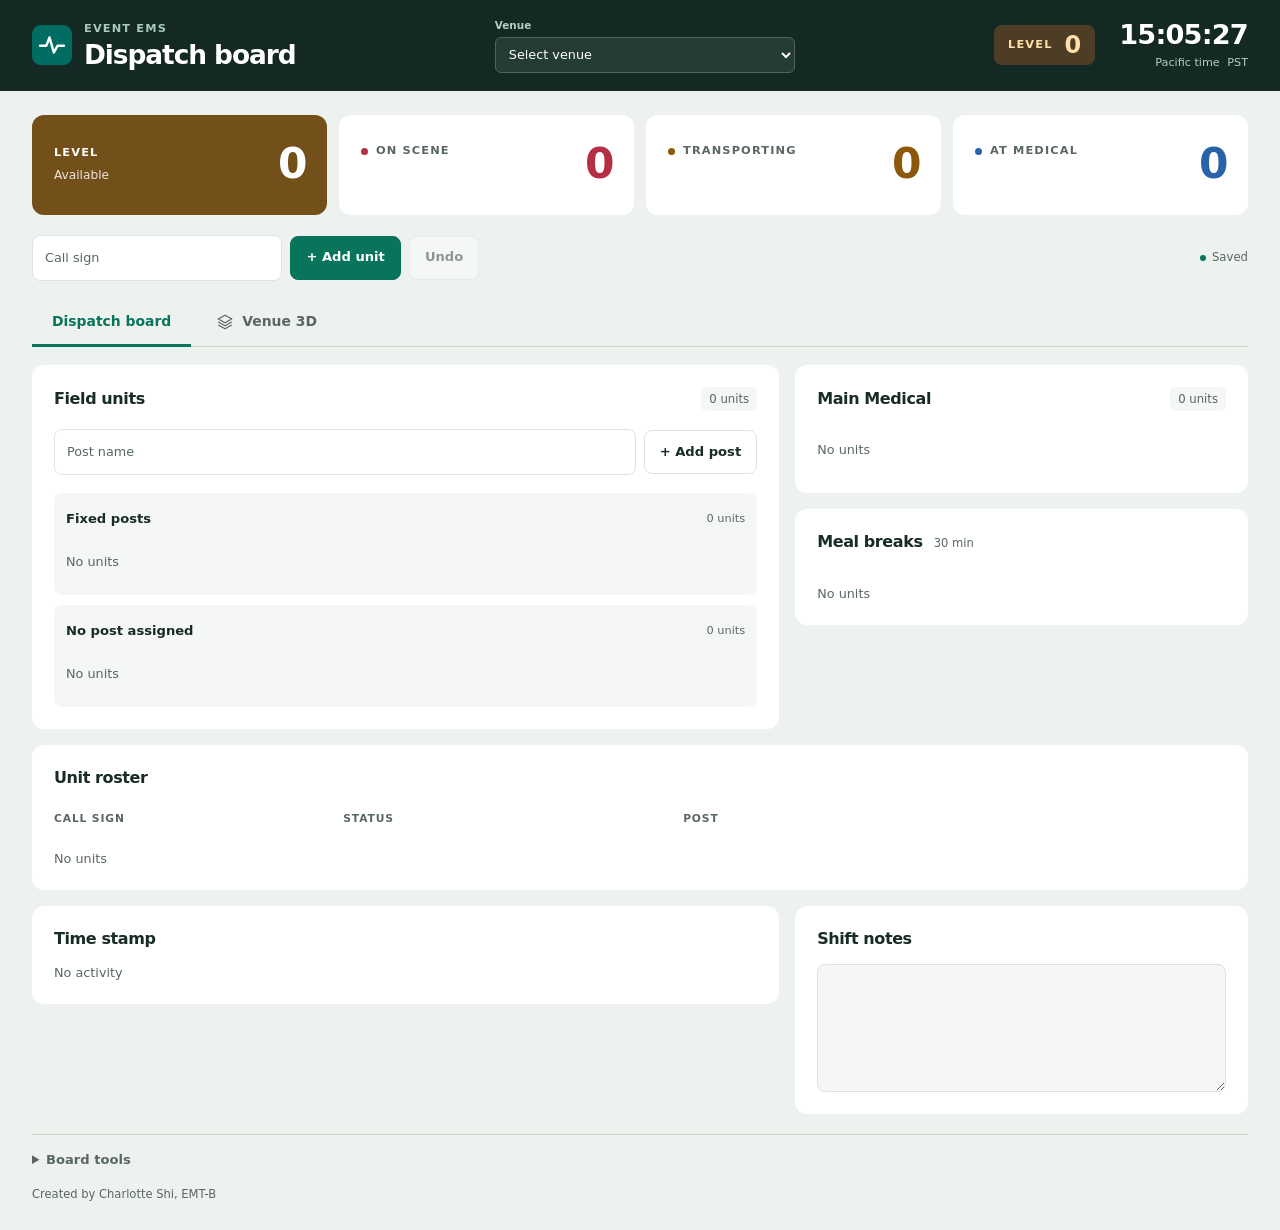
==== Event_EMS_Dispatch_Board.html @ a747285b "Outside of Venue update - One menu toggles Outside of Venue, Basement, and Third floor. - Outside o" ====
<!doctype html>
<!-- Generated by scripts/build-standalone.py. Edit the shared sources. -->
<html lang="en">
<head>
    <meta charset="utf-8">
    <meta name="viewport" content="width=device-width, initial-scale=1">
    <meta name="theme-color" content="#142824">
    <meta name="description" content="Track event EMS unit status, post assignments, and time in status.">
    <title>Event EMS Dispatch Board</title>
    <link rel="icon" href="[data-uri]" type="image/svg+xml">
    <style>
:root {
    color-scheme: light;
    scroll-padding-block-start: 6rem;
    --ink: #172b27;
    --muted: #596761;
    --line: #dce3de;
    --surface: #fff;
    --soft-surface: #f5f7f5;
    --canvas: #eef2ef;
    --navy: #142824;
    --teal: #08745b;
    --radius: 12px;
    font-family: system-ui, -apple-system, "Segoe UI", sans-serif;
    -webkit-font-smoothing: antialiased;
}
* { box-sizing: border-box; }
body { margin: 0; background: var(--canvas); color: var(--ink); line-height: 1.4; }
h1, h2, h3, p { margin: 0; }
button, input, select, textarea { font: inherit; }
button { cursor: pointer; }
button:disabled { opacity: .45; cursor: default; }
:is(button, input, select, textarea, summary, .timestamp-scroll, .meal-break-row):focus-visible {
    outline: 3px solid #16806d;
    outline-offset: 3px;
}
[hidden] { display: none !important; }
.wrap { width: min(1280px, calc(100% - 64px)); margin-inline: auto; }
.masthead { position: sticky; top: 0; z-index: 10; background: var(--navy); color: #fff; }
.masthead .wrap { display: flex; justify-content: space-between; align-items: center; gap: 24px; padding-block: 18px; }
.brand { display: flex; align-items: center; gap: 12px; min-width: 0; }
.brand img { flex-shrink: 0; width: 40px; height: 40px; }
.eyebrow, .metric-label { font-size: .71rem; font-weight: 700; text-transform: uppercase; letter-spacing: .1em; }
.eyebrow { color: #a9c9bd; margin-bottom: 3px; }
h1 { font-size: clamp(1.2rem, 2.8vw, 1.65rem); font-weight: 700; line-height: 1.12; letter-spacing: -.04em; }
.header-status { display: flex; align-items: center; flex-shrink: 0; gap: 24px; }
.header-level { display: flex; align-items: center; gap: 12px; padding: 8px 14px; border-radius: 8px; background: #264d3e; color: #d9f6e6; }
.header-level[data-empty="true"] { background: #4c3d24; color: #ffdfaa; }
.header-level .metric-label { color: inherit; }
#header-level-number { font-size: 1.5rem; line-height: 1; }
.pacific-clock { text-align: right; white-space: nowrap; }
#pacific-time { display: block; font-size: clamp(1.2rem, 2.8vw, 1.7rem); font-weight: 650; line-height: 1.12; letter-spacing: -.03em; }
#pacific-time, [data-level-value], .metric-value, .team-timer { font-variant-numeric: tabular-nums; }
.clock-caption { margin-top: 4px; color: #b9cdc4; font-size: .7rem; }
#pacific-zone { margin-left: 4px; }
main { padding-block: 24px 28px; }
.overview { display: grid; grid-template-columns: repeat(4, minmax(0, 1fr)); gap: 12px; }
.metric {
    display: grid; grid-template-columns: minmax(0, 1fr) auto; align-items: center;
    align-content: center; gap: 3px 10px; min-height: 100px; padding: 18px 22px;
    background: var(--surface); border-radius: var(--radius);
}
.metric-label { display: block; color: var(--muted); }
.metric-value { grid-area: 1 / 2 / span 2; color: var(--status-color, var(--ink)); font-size: 2.65rem; font-weight: 700; line-height: 1; letter-spacing: -.06em; }
.metric-caption { color: var(--muted); font-size: .76rem; }
.metric.level-meter { color: #fff; background: var(--teal); }
.metric.level-meter[data-empty="true"] { background: #735019; }
.metric.level-meter :is(.metric-label, .metric-value, .metric-caption) { color: inherit; }
.metric.level-meter .metric-caption { opacity: .85; }
.onscene { --status-color: #b52f44; }
.transporting { --status-color: #8c590b; }
.atclinic { --status-color: #2863aa; }
.metric:is(.onscene, .transporting, .atclinic) .metric-label { display: flex; align-items: center; gap: 8px; }
.metric:is(.onscene, .transporting, .atclinic) .metric-label::before { content: ''; width: 7px; height: 7px; border-radius: 50%; background: var(--status-color); flex-shrink: 0; }
.action-bar { display: flex; align-items: center; justify-content: space-between; flex-wrap: wrap; gap: 10px 16px; margin-block: 20px; }
.controls, .location-form, .tool-buttons { display: flex; align-items: center; gap: 8px; min-width: 0; }
.input-field { display: flex; align-items: center; gap: 10px; min-width: 0; background: var(--surface); border: 1px solid var(--line); border-radius: 8px; padding-inline: 12px; }
.input-field label { color: var(--muted); font-size: .8rem; white-space: nowrap; }
.input-field input { border: 0; background: transparent; color: var(--ink); min-width: 0; width: 160px; min-height: 44px; padding: 8px 0; }
.input-field:focus-within { border-color: var(--teal); outline: 2px solid var(--teal); outline-offset: 2px; }
.input-field input:focus-visible { outline: 0; }
.primary-btn, .secondary-btn { min-height: 44px; padding: 10px 15px; border: 1px solid var(--line); border-radius: 8px; white-space: nowrap; font-size: .82rem; font-weight: 650; }
.primary-btn { background: var(--teal); color: #fff; border-color: var(--teal); }
.primary-btn:hover { background: #075d49; }
.secondary-btn { background: var(--surface); color: var(--ink); }
.secondary-btn:hover:not(:disabled) { background: #edf3ef; border-color: #a9bab0; }
.danger-btn { color: #a02d3c; }
.danger-btn:hover:not(:disabled) { background: #fff1f3; border-color: #dcacb4; }
#save-indicator { display: inline-flex; align-items: center; gap: 6px; color: var(--muted); font-size: .73rem; }
#save-indicator::before { content: ''; width: 6px; height: 6px; border-radius: 50%; background: var(--teal); flex-shrink: 0; }
#save-indicator[data-error="true"], .form-error { color: #a02d3c; font-weight: 650; }
#save-indicator[data-error="true"]::before { background: currentColor; }
.form-error { font-size: .82rem; }
.main-layout { display: grid; grid-template-columns: minmax(0, 1.65fr) minmax(0, 1fr); align-items: start; gap: 16px; }
.zone-container, .team-roster, .timestamp-panel, .notes-panel { min-width: 0; padding: 22px; background: var(--surface); border-radius: var(--radius); }
.zone-title, .roster-heading { display: flex; justify-content: space-between; align-items: center; flex-wrap: wrap; gap: 8px; margin-bottom: 18px; }
h2 { font-size: 1rem; font-weight: 700; letter-spacing: -.025em; }
.team-count { border-radius: 5px; padding: 4px 8px; background: var(--soft-surface); color: var(--muted); font-size: .73rem; font-variant-numeric: tabular-nums; white-space: nowrap; }
.section-meta { margin-left: 6px; color: var(--muted); font-size: .72rem; font-weight: 500; letter-spacing: 0; white-space: nowrap; }
.clinic-column { display: grid; gap: 16px; min-width: 0; }
.location-form { margin-bottom: 18px; }
.location-form .input-field { flex: 1; }
.location-form input { width: 100%; }
.field-locations { display: grid; gap: 10px; }
.field-location { min-width: 0; padding: 12px; background: var(--soft-surface); border-radius: 8px; }
.location-header { display: flex; align-items: center; gap: 8px; min-height: 28px; margin-bottom: 8px; }
.location-header h3, .location-header input { flex: 1; min-width: 0; font-size: .82rem; font-weight: 650; }
.location-header input { width: 0; border: 1px solid transparent; border-radius: 5px; background: transparent; color: var(--ink); padding: 4px 6px; margin-left: -6px; }
.location-header input:hover, .location-header input:focus { background: #fff; border-color: var(--line); }
.location-count { color: var(--muted); font-size: .71rem; white-space: nowrap; }
.zone-container.drag-over, .field-location.drag-over { background: #e9f7ef; outline: 2px solid var(--teal); outline-offset: -2px; }
.badge-grid { display: grid; grid-template-columns: repeat(auto-fill, minmax(min(132px, 100%), 1fr)); align-content: start; gap: 8px; }
.badge-grid:empty::after { content: 'No units'; grid-column: 1 / -1; padding: 12px 0; color: var(--muted); font-size: .8rem; }
.team-badge, .status-select { --badge-bg: #e2f3e9; --badge-text: #145c3e; --badge-line: #218052; }
:is(.team-badge, .status-select)[data-status="onscene"] { --badge-bg: #fce8ec; --badge-text: #a1273c; --badge-line: #c73551; }
:is(.team-badge, .status-select)[data-status="transporting"] { --badge-bg: #fbefda; --badge-text: #805008; --badge-line: #a87516; }
:is(.team-badge, .status-select)[data-status="atclinic"] { --badge-bg: #e6effb; --badge-text: #265c9d; --badge-line: #3978c3; }
.team-badge[data-fixed-post], tr[data-fixed-post] .status-select { --badge-bg: #fff; --badge-text: #526459; --badge-line: #bbc7bf; }
.team-badge[data-meal-break], tr[data-meal-break] .status-select { --badge-bg: #e9edeb; --badge-text: #56615a; --badge-line: #7e8a82; }
.team-badge { display: grid; align-content: center; gap: 4px; min-height: 98px; border: 1px solid transparent; border-inline-start: 4px solid var(--badge-line); border-radius: 8px; padding: 12px; background: var(--badge-bg); color: var(--badge-text); text-align: left; touch-action: manipulation; overflow-wrap: anywhere; }
.team-badge:hover { border-color: var(--badge-line); }
.team-badge.dragging { opacity: .45; }
.team-name { font-size: 1.2rem; font-weight: 750; line-height: 1.15; letter-spacing: -.03em; }
.team-status { font-size: .75rem; font-weight: 650; }
.team-timer { font-size: .73rem; }
.meal-break-flag { display: block; font-size: .72rem; font-weight: 650; }
.meal-break-list { list-style: none; padding: 0; margin: 0; }
.meal-break-row { display: grid; grid-template-columns: minmax(0, 1fr) auto; align-items: center; gap: 12px; padding-block: 12px; }
.meal-break-row + .meal-break-row { border-top: 1px solid var(--line); }
.meal-break-row:last-child { padding-bottom: 0; }
.meal-break-name { display: block; font-size: .87rem; overflow-wrap: anywhere; }
.meal-break-detail, .meal-break-time { display: block; color: var(--muted); font-size: .73rem; line-height: 1.5; }
.meal-break-time { color: #805008; font-weight: 700; font-variant-numeric: tabular-nums; }
.meal-break-row[data-overdue="true"] .meal-break-time { color: #a1273c; }
.meal-break-row button { white-space: normal; }
.team-roster { margin-top: 16px; }
.roster-heading { margin-bottom: 12px; }
.roster-scroll { overflow-x: auto; }
.roster-table { border-collapse: collapse; table-layout: fixed; width: 100%; font-size: .875rem; }
.roster-table .team-col { width: 24%; }
.roster-table .status-col { width: 29%; }
.roster-table .remove-col { width: 44px; }
.roster-table thead th { color: var(--muted); text-transform: uppercase; letter-spacing: .08em; font-size: .67rem; font-weight: 600; }
.roster-table th, .roster-table td { padding: 10px 8px; text-align: left; overflow-wrap: anywhere; }
.roster-table tr > :first-child { padding-left: 0; }
.roster-table tr > :last-child { padding-right: 0; text-align: right; }
.roster-table tbody tr { border-top: 1px solid var(--line); }
.roster-table tr[data-meal-break] { background: var(--soft-surface); color: #56615a; }
.status-select, .location-select { display: block; width: 100%; min-height: 40px; min-width: 0; border: 1px solid transparent; border-radius: 6px; padding: 8px; font-size: .82rem; text-overflow: ellipsis; cursor: pointer; }
.status-select { background: var(--badge-bg); color: var(--badge-text); font-weight: 650; }
.location-select { background: var(--soft-surface); color: var(--ink); }
:is(.status-select, .location-select):hover { border-color: #a9bab0; }
:is(.status-select, .location-select) option { background: #fff; color: var(--ink); }
.delete-btn, .remove-location { width: 36px; height: 36px; border: 0; border-radius: 6px; padding: 0; background: transparent; color: var(--muted); font-size: 1.35rem; }
.delete-btn:hover, .remove-location:hover { background: #fce8ec; color: #a1273c; }
.activity-layout { display: grid; grid-template-columns: minmax(0, 1.65fr) minmax(0, 1fr); align-items: start; gap: 16px; margin-top: 16px; }
.timestamp-scroll { margin-top: 14px; max-height: 18rem; overflow: auto; }
#timestamp-list { list-style: none; padding: 0; margin: 0; }
#timestamp-list li { display: grid; grid-template-columns: 10rem minmax(0, 1fr); gap: 6px 16px; padding-block: 12px; border-top: 1px solid var(--line); font-size: .8rem; overflow-wrap: anywhere; }
#timestamp-list time { color: var(--muted); font-size: .72rem; font-variant-numeric: tabular-nums; }
.empty-state { padding-top: 14px; color: var(--muted); font-size: .8rem; }
.shift-log { display: block; width: 100%; min-height: 128px; margin-top: 14px; border: 1px solid var(--line); border-radius: 8px; padding: 12px; background: var(--soft-surface); color: var(--ink); font-size: .875rem; line-height: 1.6; resize: vertical; }
.board-tools { margin-top: 20px; padding-block: 16px; border-top: 1px solid #ced8d1; }
.board-tools summary { width: fit-content; color: var(--muted); font-size: .82rem; font-weight: 650; cursor: pointer; }
.tool-buttons { flex-wrap: wrap; margin-top: 14px; }
.board-tools p { margin-top: 12px; font-size: .8rem; }
.app-footer { color: var(--muted); font-size: .72rem; }
.sr-only { position: absolute; width: 1px; height: 1px; padding: 0; margin: -1px; overflow: hidden; clip-path: inset(50%); white-space: nowrap; border: 0; }
@media (max-width: 900px) {
    .wrap { width: calc(100% - 40px); }
    .metric { padding: 16px; }
    .metric-label { font-size: .65rem; letter-spacing: .06em; }
    .metric-value { font-size: 2.25rem; }
    .main-layout, .activity-layout { grid-template-columns: minmax(0, 1.35fr) minmax(0, 1fr); }
    .zone-container, .team-roster, .timestamp-panel, .notes-panel { padding: 18px; }
    #timestamp-list li { grid-template-columns: minmax(0, 1fr); gap: 4px; }
}
@media (max-width: 700px) {
    :root { scroll-padding-block-start: 5.5rem; }
    .wrap { width: calc(100% - 28px); }
    .masthead .wrap { gap: 12px; padding-block: 14px; }
    .brand { gap: 8px; }
    .brand img { width: 32px; height: 32px; }
    .header-status { gap: 12px; }
    .header-level { gap: 7px; padding: 7px 9px; }
    #header-level-number { font-size: 1.2rem; }
    .eyebrow { font-size: .59rem; }
    h1 { font-size: 1.22rem; }
    #pacific-time { font-size: 1.2rem; }
    .clock-caption { font-size: .63rem; }
    main { padding-top: 16px; }
    .overview { grid-template-columns: repeat(2, minmax(0, 1fr)); gap: 8px; }
    .metric { min-height: 82px; padding: 14px 16px; }
    .metric .metric-label { font-size: .72rem; text-transform: none; letter-spacing: 0; }
    .metric-value { font-size: 2.1rem; }
    .action-bar { margin-block: 16px; }
    .controls { width: 100%; flex-wrap: wrap; }
    .controls .input-field { flex: 1; }
    .controls input { width: 100%; }
    .main-layout, .activity-layout { grid-template-columns: minmax(0, 1fr); gap: 12px; }
    .clinic-column { gap: 12px; }
    .zone-container, .team-roster, .timestamp-panel, .notes-panel { padding: 18px; }
    .badge-grid { grid-template-columns: repeat(auto-fill, minmax(min(120px, 100%), 1fr)); }
    .team-roster, .activity-layout { margin-top: 12px; }
    .roster-table .team-col { width: 22%; }
    .roster-table .status-col { width: 33%; }
    .roster-table .remove-col { width: 36px; }
    .roster-table th, .roster-table td { padding: 10px 4px; }
    .status-select, .location-select { padding-inline: 4px; }
    .primary-btn, .secondary-btn, .status-select, .location-select, .delete-btn, .remove-location { min-height: 44px; }
    .status-select, .location-select, .input-field input, .location-header input, .shift-log { font-size: 1rem; }
}
@media (max-width: 420px) {
    .brand img { display: none; }
    .header-status { gap: 9px; }
    .header-level { display: grid; justify-items: center; gap: 2px; padding: 6px 8px; }
    .header-level .metric-label { font-size: .6rem; }
    .controls .input-field { flex: 1 1 calc(100% - 112px); }
    .controls #undo-button { margin-left: auto; }
    .metric { padding: 12px; }
    .zone-container, .team-roster, .timestamp-panel, .notes-panel { padding: 14px; }
    .roster-table { min-width: 360px; }
}
@media (prefers-reduced-motion: reduce) {
    *, *::before, *::after { scroll-behavior: auto !important; }
}

/* Venue selection and the shared assignment views. */
.venue-picker { display: grid; gap: 4px; flex: 0 1 300px; min-width: 150px; }
.venue-picker label { color: #b9cdc4; font-size: .65rem; font-weight: 650; }
.venue-picker select { width: 100%; min-height: 36px; border: 1px solid #50645c; border-radius: 6px; padding: 6px 9px; background: #243c32; color: #fff; font-size: .8rem; }
.venue-picker option { background: #fff; color: var(--ink); }
.input-field select { width: 100%; min-width: 0; min-height: 44px; padding: 8px 0; border: 0; background: transparent; color: var(--ink); font-size: .82rem; }
.post-name-select { flex: 1; width: 0; min-width: 0; min-height: 40px; padding: 5px; border: 1px solid #d3ded6; border-radius: 6px; background: #fff; color: var(--ink); font-size: .8rem; font-weight: 650; cursor: pointer; }
.venue-board-post .badge-grid:empty::after { content: none; }
.venue-board-post .location-header { margin-bottom: 0; }
.venue-board-post .badge-grid:not(:empty) { margin-top: 8px; }
body[data-venue="bill-graham"] .field-locations { grid-template-columns: repeat(2, minmax(0, 1fr)); }
body[data-venue="bill-graham"] .field-location:not(.venue-board-post) { grid-column: 1 / -1; }
.venue-board-post .remove-location { width: 28px; flex-shrink: 0; }
.fixed-general-grid:empty::after { content: none; }
.fixed-subpost { margin-top: 10px; padding: 10px; border: 1px solid #dce4df; border-radius: 7px; background: #edf2ee; }
.fixed-subpost h4 { flex: 1; margin: 0; font-size: .8rem; font-weight: 650; }
.fixed-subpost .location-header { margin-bottom: 8px; }
.pit-side-select { min-width: 0; min-height: 36px; padding: 6px 8px; border: 1px solid #d3ded6; border-radius: 6px; background: #fff; color: var(--ink); font: inherit; font-size: .74rem; cursor: pointer; }
.fixed-subpost .pit-side-select { flex: 0 1 220px; width: 0; }
.pit-side-control { display: flex; align-items: center; gap: 6px; min-width: 0; color: var(--muted); font-size: .7rem; }
.fixed-subpost.drag-over { outline: 2px solid var(--teal); background: #e0f0e7; }
.view-tabs { display: flex; gap: 5px; margin-bottom: 18px; border-bottom: 1px solid #cbd7cf; }
.view-tab { display: inline-flex; align-items: center; justify-content: center; gap: 8px; min-height: 46px; margin-bottom: -1px; padding: 10px 20px; background: transparent; border: 0; border-bottom: 3px solid transparent; color: var(--muted); font-size: .87rem; font-weight: 650; }
.view-tab:hover, .view-tab[aria-selected="true"] { color: var(--teal); }
.view-tab[aria-selected="true"] { border-bottom-color: var(--teal); }
.venue-no-view { display: grid; place-items: center; min-height: 320px; background: #fff; border: 1px solid var(--line); border-radius: 10px; color: var(--muted); font-size: .9rem; }
.venue-heading { display: flex; align-items: center; justify-content: space-between; gap: 12px; margin-bottom: 8px; }
.venue-heading h2 { font-size: 1.1rem; }
.venue-layout { display: grid; grid-template-columns: minmax(0, 1fr) 260px; gap: 12px; height: max(320px, calc(100dvh - 322px)); max-height: 850px; align-items: stretch; }
.venue-map-card { display: flex; flex-direction: column; min-width: 0; min-height: 0; height: 100%; border: 1px solid #d4dfd8; border-radius: 10px; background: #fff; overflow: hidden; }
.venue-map-toolbar { display: flex; align-items: center; flex-wrap: wrap; gap: 7px; padding: 8px 10px; flex-shrink: 0; }
.venue-levels { display: flex; gap: 2px; padding: 3px; background: #edf2ee; border-radius: 6px; }
.venue-levels button { min-width: 30px; min-height: 32px; padding: 5px 8px; border: 0; border-radius: 4px; background: transparent; color: #5a6d61; font-size: .73rem; font-weight: 650; }
.venue-levels button[aria-pressed="true"] { background: #fff; color: var(--ink); box-shadow: 0 1px 3px #17372712; }
.additional-locations { position: relative; z-index: 3; color: #52665a; font-size: .72rem; }
.additional-locations summary { min-height: 36px; padding: 9px; border: 1px solid #dce4df; border-radius: 5px; background: #fff; cursor: pointer; }
.additional-locations-menu { position: absolute; top: calc(100% + 5px); left: 0; min-width: 218px; padding: 6px; border: 1px solid #d4dfd8; border-radius: 7px; background: #fff; box-shadow: 0 6px 20px #17372720; }
.additional-locations-menu label { display: flex; align-items: center; gap: 8px; min-height: 40px; padding: 6px 9px; white-space: nowrap; cursor: pointer; }
.additional-locations-menu label:hover { background: #edf5ef; border-radius: 4px; }
.additional-locations-menu input { width: 16px; height: 16px; accent-color: var(--teal); }
.venue-camera { display: flex; gap: 3px; margin-left: auto; }
.venue-camera button { min-width: 30px; min-height: 34px; border: 1px solid #dce4df; border-radius: 5px; padding: 5px 7px; background: #fff; color: var(--muted); font-size: 1rem; }
.venue-camera button:last-child { font-size: .66rem; }
.venue-team-picker { display: none; min-width: 0; min-height: 36px; padding: 5px 8px; border: 1px solid #dce4df; border-radius: 5px; background: #fff; color: var(--ink); font-size: .76rem; }
.venue-canvas { flex: 1; min-height: 0; width: 100%; padding: 0 6px; }
.venue-canvas > svg { display: block; width: 100%; height: 100%; user-select: none; -webkit-user-select: none; }
.venue-floor-name { fill: #3a4b40; font-family: system-ui, sans-serif; font-size: 18px; font-weight: 650; }
.venue-floor-detail { fill: #89948c; font-family: system-ui, sans-serif; font-size: 12px; }
.venue-slab { fill: #fafcfb; stroke: #d5ddd7; stroke-width: 1; }
.venue-slab-edge { fill: #e9eeeb; stroke: #d5ddd7; stroke-width: .8; }
.venue-stage { fill: #e9eeeb; stroke: #d5ddd7; stroke-width: .8; }
.venue-stage-label { fill: #97a49c; font-family: system-ui, sans-serif; font-size: 9px; letter-spacing: 1px; pointer-events: none; }
.venue-zone-surface { fill: #f7faf8; stroke: #e0e6e2; stroke-width: .8; cursor: pointer; }
.venue-fixed-post .venue-zone-surface { fill: #e9ecee; stroke: #c9d0d4; }
.venue-medical .venue-zone-surface { fill: #f0f6fc; stroke: #d0e0ef; }
.venue-outside-area .venue-zone-surface { fill: #f1f6f2; stroke: #bacdbf; stroke-dasharray: 5 4; }
.venue-side-label { fill: #8b9990; font-family: system-ui, sans-serif; font-size: 11px; font-weight: 550; letter-spacing: 1px; pointer-events: none; }
.venue-medical-label { fill: #7292b4; font-size: 10px; letter-spacing: .2px; }
.venue-canvas[data-selecting="true"] .venue-zone-surface:hover, .venue-destination.is-drop-target .venue-zone-surface { fill: #e0f0e7; stroke: #72ae8c; stroke-width: 2px; }
.venue-zone-surface:focus-visible { outline: 0; stroke: var(--teal); stroke-width: 3px; }
.venue-map-unit { cursor: grab; touch-action: none; }
.venue-unit-hit { fill: transparent; }
.venue-ball-shadow { fill: #284f3830; pointer-events: none; }
.venue-unit-ball { stroke: #fff; stroke-width: 1.5; }
.venue-map-unit[data-fixed-post]:not([data-meal-break]) .venue-unit-ball { stroke: #87949c; stroke-width: 1.2; }
.venue-selection-ring { fill: none; stroke: var(--teal); stroke-width: 2px; opacity: 0; }
.venue-map-unit.is-selected .venue-selection-ring, .venue-map-unit:focus-visible .venue-selection-ring, .venue-map-unit:hover .venue-selection-ring { opacity: 1; }
.venue-map-unit:focus-visible { outline: 0; }
.venue-marker-name { fill: #203c2c; font-family: system-ui, sans-serif; font-size: 16px; font-weight: 750; paint-order: stroke; stroke: #fff; stroke-width: 3px; stroke-linejoin: round; }
.venue-map-footer { padding: 8px 12px; border-top: 1px solid #edf1ee; flex-shrink: 0; }
.venue-legend { display: flex; flex-wrap: wrap; gap: 6px 12px; }
.venue-legend span { display: inline-flex; align-items: center; gap: 5px; color: #79877d; font-size: .61rem; }
.venue-legend span::before { content: ''; width: 6px; height: 6px; border-radius: 50%; background: #278159; }
.venue-legend [data-status="onscene"]::before { background: #ce405b; }
.venue-legend [data-status="transporting"]::before { background: #b27a1e; }
.venue-legend [data-status="atclinic"]::before { background: #3b81c9; }
.venue-legend [data-status="fixed"]::before { width: 7px; height: 7px; background: #b8c0c4; border: 1px solid #87949c; }
.venue-legend [data-status="meal"]::before { background: #87958c; }
.venue-sidebar { display: flex; flex-direction: column; gap: 10px; min-width: 0; min-height: 0; height: 100%; overflow: hidden; }
.venue-unit-panel, .venue-inspector { min-width: 0; padding: 14px; border: 1px solid #d4dfd8; border-radius: 10px; background: #fff; }
.venue-unit-panel { display: flex; flex-direction: column; flex: 1; min-height: 160px; overflow: hidden; }
.venue-sidebar-heading { display: flex; align-items: center; justify-content: space-between; gap: 8px; margin-bottom: 10px; }
.venue-sidebar h3 { font-size: .9rem; font-weight: 700; overflow-wrap: anywhere; }
.venue-search, .venue-filter { flex-shrink: 0; width: 100%; min-width: 0; min-height: 36px; border: 1px solid var(--line); border-radius: 6px; padding: 7px 9px; background: #fafcfb; color: var(--ink); font-size: .72rem; }
.venue-filter { margin-top: 6px; background: #fff; }
.venue-unit-list { display: grid; align-content: start; gap: 5px; flex: 1; min-height: 0; overflow-y: auto; padding: 3px; margin: 7px -3px -3px; overscroll-behavior: contain; }
.venue-unit { --unit-line: #278159; display: grid; grid-template-columns: minmax(0, 1fr) auto; align-items: center; gap: 3px 5px; width: 100%; min-height: 52px; border: 1px solid #e1e8e3; border-left: 3px solid var(--unit-line); border-radius: 6px; padding: 8px; background: #fff; color: var(--ink); text-align: left; cursor: grab; touch-action: manipulation; }
.venue-unit[data-status="onscene"] { --unit-line: #ce405b; }
.venue-unit[data-status="transporting"] { --unit-line: #b27a1e; }
.venue-unit[data-status="atclinic"] { --unit-line: #3b81c9; }
.venue-unit[data-fixed-post] { --unit-line: #aab8ae; background: #fff; }
.venue-unit[data-fixed-post]:not([data-meal-break]) .venue-unit-state { color: #5f7064; }
.venue-unit[data-meal-break] { --unit-line: #87958c; background: #f1f4f2; }
.venue-unit[aria-pressed="true"] { border-color: #168064; background: #f0f8f3; }
.venue-unit[data-fixed-post][aria-pressed="true"] { background: #fff; }
.venue-unit[data-meal-break][aria-pressed="true"] { background: #e9edeb; }
.venue-unit:hover { border-color: var(--unit-line); }
.venue-unit.dragging { opacity: .4; }
.venue-unit-name { font-size: .8rem; font-weight: 750; overflow-wrap: anywhere; }
.venue-unit-state { color: var(--unit-line); font-size: .6rem; font-weight: 650; }
.venue-unit-post { grid-column: 1 / -1; color: #77867c; font-size: .63rem; overflow-wrap: anywhere; }
.venue-inspector { flex: 0 1 auto; max-height: 65%; overflow-y: auto; }
.venue-eyebrow { color: #74887b; font-size: .6rem; font-weight: 650; text-transform: uppercase; letter-spacing: .08em; }
.venue-inspector .venue-sidebar-heading { margin-block: 5px 1px; }
.venue-deselect { flex-shrink: 0; width: 28px; height: 28px; border: 0; border-radius: 5px; background: #f0f4f1; color: #5e7265; font-size: 1.2rem; }
.venue-selected-post { color: #627268; font-size: .7rem; overflow-wrap: anywhere; }
.venue-inspector label { display: block; margin: 10px 0 4px; color: var(--muted); font-size: .65rem; font-weight: 650; }
.venue-inspector .status-select, .venue-inspector .location-select { min-height: 36px; font-size: .73rem; }
.venue-inspector .secondary-btn { margin-top: 11px; width: 100%; min-height: 38px; font-size: .7rem; white-space: normal; }
.venue-break-detail { margin-top: 6px; color: var(--muted); font-size: .65rem; line-height: 1.5; }
.venue-break-detail:empty { display: none; }
.venue-drag-ghost { position: fixed; z-index: 100; max-width: 240px; padding: 7px 12px; border-radius: 20px; background: #08745b; color: #fff; box-shadow: 0 4px 14px #17372725; font-size: .8rem; font-weight: 700; pointer-events: none; overflow-wrap: anywhere; }
.is-venue-view main { padding-top: 12px; }
.is-venue-view .overview { gap: 8px; }
.is-venue-view .metric { min-height: 52px; padding: 8px 15px; }
.is-venue-view .metric-value { font-size: 1.6rem; }
.is-venue-view .metric-caption { display: none; }
.is-venue-view .action-bar { margin-block: 10px; }
.is-venue-view .view-tabs { margin-bottom: 10px; }
@media (max-width: 1000px) {
    .masthead .wrap { gap: 16px; }
    .header-status { gap: 16px; }
    .venue-picker { flex-basis: 250px; }
    .venue-layout { grid-template-columns: minmax(0, 1fr) 230px; }
}
@media (max-width: 850px) {
    .venue-layout { display: flex; flex-direction: column; height: auto; max-height: none; }
    .venue-map-card { height: max(320px, calc(100dvh - 322px)); }
    .venue-team-picker { display: block; width: 140px; }
    .venue-sidebar { display: grid; grid-template-columns: minmax(0, 1fr) minmax(0, 1fr); height: auto; overflow: visible; }
    .venue-unit-panel { height: 250px; }
    .venue-inspector { max-height: none; align-self: start; }
}
@media (max-width: 700px) {
    .pit-side-select { font-size: 1rem; }
    .fixed-subpost .location-header { flex-wrap: wrap; }
    .fixed-subpost .pit-side-select { order: 3; flex: 1 1 100%; width: 100%; }
    .masthead .wrap { flex-wrap: wrap; gap: 10px 12px; }
    .brand { flex: 1; }
    .header-status { margin-left: auto; }
    .venue-picker { order: 3; flex: 1 1 100%; display: flex; align-items: center; gap: 10px; }
    .venue-picker select { flex: 1; width: 0; min-height: 34px; font-size: .8rem; }
    .venue-heading h2 { font-size: .95rem; }
    .venue-heading { gap: 8px; }
    .venue-map-card { height: max(280px, calc(100dvh - 390px)); }
    .venue-map-toolbar { gap: 5px; padding: 6px; }
    .venue-camera { margin-left: auto; }
    .venue-team-picker { flex: 1; width: 110px; font-size: 1rem; }
    .venue-search, .venue-filter, .post-name-select, .input-field select { font-size: 1rem; }
    .venue-sidebar { gap: 10px; }
    .venue-unit-panel, .venue-inspector { padding: 12px; }
    .venue-unit { grid-template-columns: minmax(0, 1fr); }
    .venue-inspector .status-select, .venue-inspector .location-select { font-size: 1rem; }
    .is-venue-view .overview { grid-template-columns: repeat(4, minmax(0, 1fr)); gap: 6px; }
    .is-venue-view .metric { padding: 8px; gap: 3px; min-height: 50px; }
    .is-venue-view .metric .metric-label { font-size: .56rem; }
    .is-venue-view .metric-value { font-size: 1.35rem; }
    .is-venue-view .controls .input-field { flex: 1; }
    .view-tab { flex: 1; font-size: .82rem; padding-inline: 10px; }
}
@media (max-width: 600px) {
    body[data-venue="bill-graham"] .field-locations { grid-template-columns: minmax(0, 1fr); }
}
    </style>
</head>
<body>
    <header class="masthead">
        <div class="wrap">
            <div class="brand">
                <img src="[data-uri]" width="36" height="36" alt="">
                <div><p class="eyebrow">Event EMS</p><h1>Dispatch board</h1></div>
            </div>
            <div class="venue-picker">
                <label for="venue-select">Venue</label>
                <select id="venue-select"><option value="">Select venue</option><option value="bill-graham">Bill Graham Civic Auditorium</option></select>
            </div>
            <div class="header-status">
                <div class="level-meter header-level" data-empty="true" role="status" aria-atomic="true">
                    <span class="metric-label">Level</span>
                    <strong id="header-level-number" data-level-value>0</strong>
                    <span class="sr-only">units available for dispatch</span>
                </div>
                <div class="pacific-clock" aria-label="Current Pacific time">
                    <time id="pacific-time">00:00:00</time>
                    <div class="clock-caption">Pacific time <span id="pacific-zone">PT</span></div>
                </div>
            </div>
        </div>
    </header>
    <main class="wrap">
        <section class="overview" aria-label="Dispatch overview">
            <div class="metric level-meter" data-empty="true">
                <span class="metric-label">Level</span><strong class="metric-value" id="level-number" data-level-value>0</strong>
                <span class="metric-caption">Available</span>
            </div>
            <div class="metric onscene"><span class="metric-label">On scene</span><strong class="metric-value" id="onscene-total">0</strong></div>
            <div class="metric transporting"><span class="metric-label">Transporting</span><strong class="metric-value" id="transporting-total">0</strong></div>
            <div class="metric atclinic"><span class="metric-label">At Medical</span><strong class="metric-value" id="atclinic-total">0</strong></div>
        </section>
        <div class="action-bar">
            <form class="controls" id="team-form">
                <div class="input-field">
                    <label for="newTeamInput">Call sign</label>
                    <input type="text" id="newTeamInput" maxlength="40" autocomplete="off" required>
                </div>
                <button type="submit" class="primary-btn"><span aria-hidden="true">+</span> Add unit</button>
                <button type="button" id="undo-button" class="secondary-btn" disabled title="Undo last change (Ctrl/Cmd+Z)">Undo</button>
            </form>
            <p id="form-error" class="form-error" role="alert" hidden></p>
            <span id="save-indicator" role="status">Saved</span>
        </div>
        <div class="view-tabs" role="tablist" aria-label="Dispatch view">
            <button type="button" id="dispatch-tab" class="view-tab" role="tab" aria-selected="true" aria-controls="dispatch-panel">Dispatch board</button>
            <button type="button" id="venue-tab" class="view-tab" role="tab" aria-selected="false" aria-controls="venue-panel" tabindex="-1"><svg viewBox="0 0 24 24" width="18" height="18" aria-hidden="true"><path d="m12 3 9 5-9 5-9-5Zm-9 9 9 5 9-5M3 16l9 5 9-5" fill="none" stroke="currentColor" stroke-width="1.6" stroke-linejoin="round"/></svg>Venue 3D</button>
        </div>
        <div id="dispatch-panel" role="tabpanel" aria-labelledby="dispatch-tab">
        <div class="main-layout">
            <section class="zone-container" id="field-zone" aria-labelledby="field-title">
                <div class="zone-title">
                    <h2 id="field-title">Field units</h2>
                    <span class="team-count" id="field-count">0 units</span>
                </div>
                <form class="location-form" id="location-form">
                    <div class="input-field" id="custom-post-field">
                        <label for="newLocationInput">Post name</label>
                        <input type="text" id="newLocationInput" maxlength="60" autocomplete="off" required>
                    </div>
                    <div class="input-field" id="venue-post-field" hidden>
                        <label for="newVenuePostSelect">Post name</label>
                        <select id="newVenuePostSelect"></select>
                    </div>
                    <button type="submit" class="secondary-btn"><span aria-hidden="true">+</span> Add post</button>
                </form>
                <div id="field-locations" class="field-locations"></div>
            </section>
            <div class="clinic-column">
                <section class="zone-container" id="clinic-zone" aria-labelledby="clinic-title">
                    <div class="zone-title">
                        <h2 id="clinic-title">Main Medical</h2>
                        <span class="team-count" id="clinic-count">0 units</span>
                    </div>
                    <div class="badge-grid" id="clinic-grid"></div>
                </section>
                <section class="zone-container" aria-labelledby="meal-break-title">
                    <div class="zone-title meal-break-heading">
                        <h2 id="meal-break-title">Meal breaks <span class="section-meta">30 min</span></h2>
                        <span class="team-count" id="meal-break-count" hidden></span>
                    </div>
                    <p id="meal-break-empty" class="empty-state">No units</p>
                    <ul id="meal-break-list" class="meal-break-list" aria-label="Unit meal breaks"></ul>
                </section>
            </div>
        </div>
        </div>
        <section id="venue-panel" role="tabpanel" aria-labelledby="venue-tab" hidden>
            <div id="venue-no-view" class="venue-no-view"><p>No view</p></div>
            <div id="venue-content" hidden>
            <div class="venue-heading">
                <h2>Bill Graham Civic Auditorium</h2>
            </div>
            <div class="venue-layout">
                <div class="venue-map-card">
                    <div class="venue-map-toolbar">
                        <div id="venue-levels" class="venue-levels" role="group" aria-label="Show venue level"></div>
                        <label class="pit-side-control" for="map-pit-side">Pit<select id="map-pit-side" class="pit-side-select"><option value="stage-left">Stage left · Polk</option><option value="stage-right">Stage right · Larkin</option></select></label>
                        <details class="additional-locations" id="venue-additional-locations">
                            <summary>Add additional location</summary>
                            <div class="additional-locations-menu" role="group" aria-label="Additional venue locations">
                                <label><input type="checkbox" id="venue-show-outside"><span id="venue-outside-label">Outside of Venue</span></label>
                                <label><input type="checkbox" id="venue-show-basement"><span id="venue-basement-label">Basement</span></label>
                                <label><input type="checkbox" id="venue-show-third"><span id="venue-third-label">Third floor</span></label>
                            </div>
                        </details>
                        <div class="venue-camera" role="group" aria-label="3D view controls">
                            <button type="button" id="venue-rotate-left" title="Rotate left" aria-label="Rotate venue left">↶</button>
                            <button type="button" id="venue-rotate-right" title="Rotate right" aria-label="Rotate venue right">↷</button>
                            <button type="button" id="venue-reset" title="Reset view">Reset</button>
                        </div>
                        <label class="sr-only" for="venue-team-picker">Select unit</label>
                        <select id="venue-team-picker" class="venue-team-picker"><option value="">Unit</option></select>
                    </div>
                    <div id="venue-canvas" class="venue-canvas"></div>
                    <div class="venue-map-footer">
                        <div class="venue-legend" aria-label="Unit markers"><span data-status="roaming">Roaming</span><span data-status="onscene">On scene</span><span data-status="transporting">Transporting</span><span data-status="atclinic">At Medical</span><span data-status="fixed">Fixed post</span><span data-status="meal">Meal break</span></div>
                    </div>
                </div>
                <aside class="venue-sidebar" aria-label="Move venue units">
                    <section class="venue-unit-panel">
                        <div class="venue-sidebar-heading"><h3>Units</h3><span id="venue-unit-count" class="team-count">0 placed</span></div>
                        <label class="sr-only" for="venue-search">Find a unit</label>
                        <input id="venue-search" class="venue-search" type="search" placeholder="Find a call sign" maxlength="40" autocomplete="off">
                        <label class="sr-only" for="venue-unit-filter">Filter venue units</label>
                        <select id="venue-unit-filter" class="venue-filter"><option value="all">All units</option><option value="unplaced">Not placed on map</option><option value="meal">On meal break</option></select>
                        <p id="venue-units-empty" class="empty-state">No units</p>
                        <div id="venue-unit-list" class="venue-unit-list" role="group" aria-label="Select or drag a unit"></div>
                    </section>
                    <section id="venue-inspector" class="venue-inspector" aria-label="Selected unit" hidden>
                        <p class="venue-eyebrow">Selected unit</p>
                        <div id="venue-selection" hidden>
                            <div class="venue-sidebar-heading"><h3 id="venue-selected-name"></h3><button type="button" id="venue-deselect" class="venue-deselect" aria-label="Cancel unit selection">×</button></div>
                            <p id="venue-selected-post" class="venue-selected-post"></p>
                            <label for="venue-selected-status">Status</label>
                            <select id="venue-selected-status" class="status-select"></select>
                            <label for="venue-selected-destination">Move to</label>
                            <select id="venue-selected-destination" class="location-select"></select>
                            <button type="button" id="venue-meal-action" class="secondary-btn"></button>
                            <p id="venue-selected-break" class="venue-break-detail"></p>
                        </div>
                    </section>
                    <p id="venue-feedback" class="sr-only" role="status" aria-live="polite" aria-atomic="true"></p>
                </aside>
            </div>
            </div>
        </section>
        <section class="team-roster" aria-labelledby="roster-title">
            <div class="roster-heading"><h2 id="roster-title">Unit roster</h2></div>
            <div class="roster-scroll">
                <table class="roster-table" aria-label="Unit status and post assignments">
                    <colgroup><col class="team-col"><col class="status-col"><col><col class="remove-col"></colgroup>
                    <thead><tr><th scope="col">Call sign</th><th scope="col">Status</th><th scope="col">Post</th><th scope="col"><span class="sr-only">Remove</span></th></tr></thead>
                    <tbody id="team-details"></tbody>
                </table>
            </div>
            <p id="roster-empty" class="empty-state" hidden>No units</p>
        </section>
        <div class="activity-layout">
            <section class="timestamp-panel" aria-labelledby="timestamp-title">
                <h2 id="timestamp-title">Time stamp</h2>
                <p id="timestamp-empty" class="empty-state">No activity</p>
                <div class="timestamp-scroll" id="timestamp-scroll" role="region" aria-label="Recorded unit activity" tabindex="0" hidden>
                    <ol id="timestamp-list"></ol>
                </div>
            </section>
            <section class="notes-panel" aria-labelledby="notes-title">
                <h2 id="notes-title"><label for="shift-notes">Shift notes</label></h2>
                <textarea id="shift-notes" class="shift-log" maxlength="10000"></textarea>
            </section>
        </div>
        <details class="board-tools">
            <summary>Board tools</summary>
            <div class="tool-buttons">
                <button type="button" class="secondary-btn" id="export-board">Download backup</button>
                <button type="button" class="secondary-btn" id="import-board">Restore backup</button>
                <input type="file" id="backup-file" accept=".json,application/json" hidden>
                <button type="button" class="secondary-btn" id="demo-board">Load sample units</button>
                <button type="button" class="secondary-btn danger-btn" id="clear-board">Clear board</button>
            </div>
            <p id="tool-message" role="status" hidden></p>
        </details>
        <footer class="app-footer"><p>Created by Charlotte Shi, EMT-B</p></footer>
    </main>
    <script>
const storageKey = 'charlotte-dispatch-board-v1';
const mealBreakDuration = 30 * 60 * 1000;
const statusNames = { roaming: 'Roaming', onscene: 'On scene', transporting: 'Transporting', atclinic: 'At Medical' };
const builtInLocations = [{ id: 'pit-table-service', name: 'Fixed posts' }, { id: 'unassigned', name: 'No post assigned' }];
const venueLevels = [
    { id: 'b', name: 'Basement', short: 'B', detail: 'Service level' },
    { id: '1', name: '1st floor', short: '1', detail: 'Auditorium floor' },
    { id: '2', name: '2nd floor', short: '2', detail: 'Lower concourse' },
    { id: '3', name: '3rd floor', short: '3', detail: 'Upper concourse' },
    { id: '4', name: '4th floor', short: '4', detail: 'Main Medical · Polk' }
];
const venueSides = ['Grove', 'Polk', 'Larkin'];
const optionalVenueLocations = [
    { id: 'outside', name: 'Outside of Venue', toggle: 'venue-show-outside', label: 'venue-outside-label' },
    { id: 'b', name: 'Basement', toggle: 'venue-show-basement', label: 'venue-basement-label' },
    { id: '3', name: 'Third floor', toggle: 'venue-show-third', label: 'venue-third-label' }
];
const pitSides = {
    'stage-left': { label: 'Stage left · Polk', street: 'Polk', x: 95, minX: 35, maxX: 155 },
    'stage-right': { label: 'Stage right · Larkin', street: 'Larkin', x: -95, minX: -155, maxX: -35 }
};
const venuePosts = [
    { id: 'venue-outside', name: 'Outside of Venue', level: 'outside', side: 'Outside' },
    { id: 'venue-b-basement', name: 'Basement', level: 'b', side: 'Basement' },
    ...venueLevels.filter(level => level.id !== 'b').flatMap(level => venueSides.map(side => ({
        id: `venue-${level.id}-${side.toLowerCase()}`, name: `${level.name} ${side}`, level: level.id, side
    }))),
    { id: 'venue-1-roaming', name: '1st roaming', level: '1', side: 'Grove', roaming: true },
    { id: 'venue-2-roaming', name: '2nd roaming', level: '2', side: 'Grove', roaming: true },
    { id: 'venue-1-pit', name: 'Pit', level: '1', side: 'Pit', fixed: true },
    { id: 'venue-1-table-service', name: 'Table Service', level: '1', side: 'Grove', fixed: true, mapDescription: '1st floor Grove nearest Larkin' }
];
const defaultVenueBoardPosts = ['venue-1-grove', 'venue-1-polk', 'venue-1-larkin',
    'venue-2-grove', 'venue-2-polk', 'venue-2-larkin', 'venue-1-roaming', 'venue-2-roaming'];
let selectedVenue = '';
let pitSide = 'stage-left';
let venueBoardPosts = [...defaultVenueBoardPosts];
let additionalVenueLocations = [];
const mainMedicalPost = { id: 'clinic-zone', name: 'Main Medical · 4th floor · Polk', level: '4', side: 'Polk' };
let activeView = 'dispatch';
let selectedVenueTeam = null;
let venueFloor = 'all';
let venueAngle = 18;
let venueDrag = null;
let suppressVenueClickUntil = 0;
let locations = [];
const sampleTeams = [
    { id: 't1', name: 'DEMO-1', status: 'roaming', zone: 'field-zone', location: 'venue-1-polk' },
    { id: 't2', name: 'DEMO-2', status: 'onscene', zone: 'field-zone', location: 'venue-2-larkin' },
    { id: 't3', name: 'DEMO-3', status: 'transporting', zone: 'field-zone', location: 'venue-2-roaming' },
    { id: 't4', name: 'DEMO-4', status: 'atclinic', zone: 'clinic-zone', location: 'unassigned' },
    { id: 't5', name: 'DEMO-5', status: 'roaming', zone: 'field-zone', location: 'venue-1-pit' },
    { id: 't6', name: 'DEMO-6', status: 'roaming', zone: 'field-zone', location: 'venue-1-table-service' }
];
let teams = [];
let savedNotes = '';
// Preserve this storage key for existing saved boards and backups.
let handoffLog = [];
const undoHistory = [];
let notesCheckpoint = null;
let lastDragEnd = 0;
let dragScroll = null;
let dragScrollFrame = null;

// Keep scrolling while a dragged team stays near an edge, even when the pointer pauses.
function edgeScrollSpeed(position, start, end, edge = 88) {
    const size = Math.min(edge, (end - start) / 3);
    if (position < start || position > end) return 0;
    if (position < start + size) return -720 * (1 - (position - start) / size);
    if (position > end - size) return 720 * (1 - (end - position) / size);
    return 0;
}
function updateDragScroll(event) {
    if (dragScroll && Number.isFinite(event.clientX) && Number.isFinite(event.clientY)) {
        dragScroll.x = event.clientX;
        dragScroll.y = event.clientY;
    }
}
function stopDragScroll() {
    if (dragScrollFrame !== null) cancelAnimationFrame(dragScrollFrame);
    dragScrollFrame = null;
    dragScroll = null;
}
function startDragScroll(event) {
    stopDragScroll();
    dragScroll = { x: event.clientX, y: event.clientY, lastTime: null };
    dragScrollFrame = requestAnimationFrame(scrollDraggedTeam);
}
function scrollDraggedTeam(time) {
    if (!dragScroll) return;
    const { x, y, lastTime } = dragScroll;
    const seconds = Math.min(32, lastTime === null ? 16 : time - lastTime) / 1000;
    dragScroll.lastTime = time;
    let scrolled = false;
    // A long Units list scrolls itself before the surrounding page.
    for (let node = document.elementFromPoint(x, y); node && node !== document.body && node !== document.documentElement; node = node.parentElement) {
        if (!(node.scrollHeight > node.clientHeight) || !/(auto|scroll)/.test(getComputedStyle(node).overflowY)) continue;
        const rect = node.getBoundingClientRect();
        const top = Math.max(0, rect.top);
        const bottom = Math.min(window.innerHeight, rect.bottom);
        const distance = edgeScrollSpeed(y, top, bottom, 64) * seconds;
        if (!distance) continue;
        const before = node.scrollTop;
        node.scrollTop = Math.max(0, Math.min(node.scrollHeight - node.clientHeight, before + distance));
        if (node.scrollTop !== before) { scrolled = true; break; }
    }
    if (!scrolled) {
        const distance = edgeScrollSpeed(y, 0, window.innerHeight) * seconds;
        if (distance) window.scrollBy({ top: distance, behavior: 'instant' });
    }
    if (venueDrag?.moving) highlightVenueTarget(document.elementFromPoint(x, y)?.closest('[data-venue-post]'));
    dragScrollFrame = requestAnimationFrame(scrollDraggedTeam);
}
function initializeDragScrolling() {
    let nativeTeamDragging = false;
    const stopNativeDrag = () => { nativeTeamDragging = false; stopDragScroll(); };
    document.addEventListener('dragstart', event => {
        if (event.target.closest('.team-badge, [data-move-team]')) {
            nativeTeamDragging = true;
            startDragScroll(event);
        }
    });
    document.addEventListener('dragover', event => {
        if (nativeTeamDragging && !dragScroll) startDragScroll(event);
        else updateDragScroll(event);
    }, true);
    for (const type of ['drop', 'dragend', 'pointercancel']) document.addEventListener(type, stopNativeDrag, true);
    document.addEventListener('dragleave', event => {
        if (event.target === document.documentElement && !event.relatedTarget) stopDragScroll();
    });
    document.addEventListener('keydown', event => { if (event.key === 'Escape') stopNativeDrag(); });
    window.addEventListener('blur', stopNativeDrag);
}
function canonicalLocation(id) {
    return ['venue-b-polk', 'venue-b-larkin', 'venue-b-grove'].includes(id) ? 'venue-b-basement' : id;
}
function validPitSide(side) { return typeof side === 'string' && Object.hasOwn(pitSides, side); }
function readBoard(saved) {
    if (!saved || !Array.isArray(saved.teams) || !Array.isArray(saved.locations)) {
        throw new Error('Invalid board');
    }
    const locationIds = new Set([...builtInLocations, ...venuePosts].map(location => location.id));
    const teamIds = new Set();
    const locations = saved.locations.map(location => {
        if (!location || typeof location.id !== 'string' || !/^loc_[a-z0-9_]+$/i.test(location.id)
            || locationIds.has(location.id) || typeof location.name !== 'string' || !location.name.trim()) {
            throw new Error('Invalid location');
        }
        locationIds.add(location.id);
        return { id: location.id, name: location.name };
    });
    const now = Date.now();
    const teams = saved.teams.map(team => {
        if (!team || typeof team.id !== 'string' || !/^t[a-z0-9_]+$/i.test(team.id)
            || teamIds.has(team.id) || typeof team.name !== 'string' || !team.name.trim()
            || !Object.hasOwn(statusNames, team.status)) {
            throw new Error('Invalid team');
        }
        teamIds.add(team.id);
        const { startedAt, returnedAt } = team.mealBreak ?? {};
        const validBreakStart = Number.isSafeInteger(startedAt) && startedAt > 0 && startedAt <= now;
        const location = canonicalLocation(team.location);
        return {
            id: team.id, name: team.name, status: team.status,
            zone: team.status === 'atclinic' ? 'clinic-zone' : 'field-zone',
            location: locationIds.has(location) ? location : 'unassigned',
            statusSince: Number.isFinite(team.statusSince) && team.statusSince > 0 && team.statusSince <= now
                ? team.statusSince : now,
            mealBreak: validBreakStart ? {
                startedAt,
                returnedAt: Number.isSafeInteger(returnedAt) && returnedAt >= startedAt && returnedAt <= now
                    ? returnedAt : null
            } : null
        };
    });
    const handoffLog = Array.isArray(saved.handoffLog) ? saved.handoffLog.filter(entry =>
        entry && Number.isSafeInteger(entry.at) && entry.at > 0 && entry.at <= 8.64e15
        && typeof entry.team === 'string' && typeof entry.message === 'string'
    ).map(({ at, team, message }) => ({ at, team, message })) : [];
    const venue = saved.venue === 'bill-graham' ? 'bill-graham' : '';
    const venueBoardPosts = Array.isArray(saved.venueBoardPosts)
        ? [...new Set(saved.venueBoardPosts.map(canonicalLocation).filter(id => venuePosts.some(post => post.id === id && !post.fixed)))]
        : [...defaultVenueBoardPosts];
    const pitSide = validPitSide(saved.pitSide) ? saved.pitSide : 'stage-left';
    const additionalVenueLocations = Array.isArray(saved.additionalVenueLocations)
        ? [...new Set(saved.additionalVenueLocations.filter(id => optionalVenueLocations.some(location => location.id === id)))] : [];
    return { teams, locations, notes: typeof saved.notes === 'string' ? saved.notes : '', handoffLog, venue, venueBoardPosts, pitSide, additionalVenueLocations };
}

try {
    const raw = localStorage.getItem(storageKey);
    if (raw !== null) {
        const saved = readBoard(JSON.parse(raw));
        teams = saved.teams;
        locations = saved.locations;
        savedNotes = saved.notes;
        handoffLog = saved.handoffLog;
        selectedVenue = saved.venue;
        venueBoardPosts = saved.venueBoardPosts;
        pitSide = saved.pitSide;
        additionalVenueLocations = saved.additionalVenueLocations;
    }
} catch {
    // Storage is checked again on the first save so the operator sees any error.
}

function validLocation(id) { return fieldLocations().some(location => location.id === id); }
function saveBoard() {
    const indicator = document.getElementById('save-indicator');
    try {
        localStorage.setItem(storageKey, serializeBoard());
        indicator.dataset.error = 'false';
        indicator.textContent = 'Saved';
    } catch {
        indicator.dataset.error = 'true';
        indicator.textContent = 'Changes could not be saved. Download a backup before closing.';
    }
}
function newId(prefix) { return prefix + Date.now().toString(36) + '_' + Math.random().toString(36).slice(2, 9); }
function escapeHTML(value) {
    return String(value).replace(/[&<>"']/g, char => ({'&': '&amp;', '<': '&lt;', '>': '&gt;', '"': '&quot;', "'": '&#39;'}[char]));
}
function fieldLocations() { return [...locations, ...builtInLocations, ...venuePosts]; }
function visibleFieldLocations() {
    const visible = fieldLocations().filter(location => !location.fixed && (!venuePosts.some(post => post.id === location.id)
        || (selectedVenue === 'bill-graham' && venueBoardPosts.includes(location.id))
        || teams.some(team => team.zone === 'field-zone' && team.location === location.id)));
    return [...visible.filter(location => location.id !== 'unassigned'), ...visible.filter(location => location.id === 'unassigned')];
}
function isFixedPost(team) {
    return team.zone === 'field-zone' && (team.location === 'pit-table-service'
        || venuePosts.some(post => post.id === team.location && post.fixed));
}
function boardLocationForTeam(team) { return isFixedPost(team) ? 'pit-table-service' : team.location; }
function venuePostForTeam(team) {
    return team.zone === 'clinic-zone' ? mainMedicalPost : venuePosts.find(post => post.id === team.location);
}
function boardState(notes = document.getElementById('shift-notes').value) {
    return { teams, locations, notes, venue: selectedVenue, venueBoardPosts, pitSide, additionalVenueLocations };
}
function serializeBoard() {
    return JSON.stringify({ ...boardState(), handoffLog });
}
function rememberChange(snapshot = JSON.stringify(boardState())) {
    undoHistory.push({ snapshot, log: handoffLog, logLength: handoffLog.length });
    if (undoHistory.length > 100) undoHistory.shift();
    notesCheckpoint = null;
    document.getElementById('undo-button').disabled = false;
}
function undoChange() {
    if (!undoHistory.length) return;
    const { snapshot, log, logLength } = undoHistory.pop();
    const previous = JSON.parse(snapshot);
    teams = previous.teams; locations = previous.locations;
    selectedVenue = previous.venue || '';
    venueBoardPosts = previous.venueBoardPosts || [...defaultVenueBoardPosts];
    pitSide = validPitSide(previous.pitSide) ? previous.pitSide : 'stage-left';
    additionalVenueLocations = previous.additionalVenueLocations || [];
    handoffLog = log;
    handoffLog.length = logLength;
    document.getElementById('shift-notes').value = previous.notes;
    savedNotes = previous.notes;
    notesCheckpoint = null;
    refresh();
}
function elapsedStatus(since, now = Date.now()) {
    const seconds = Math.max(0, Math.floor((now - since) / 1000));
    return `${Math.floor(seconds / 60)}min ${String(seconds % 60).padStart(2, '0')}sec`;
}
function updateTimers() {
    const now = Date.now();
    document.querySelectorAll('.team-timer').forEach(timer => {
        timer.textContent = elapsedStatus(Number(timer.dataset.since), now);
    });
    updateMealBreakTimers(now);
}
function nextStatus(status) {
    const order = Object.keys(statusNames);
    return order[(order.indexOf(status) + 1) % order.length];
}

function isOnMealBreak(team) {
    return team.mealBreak != null && team.mealBreak.returnedAt === null;
}

function recordTimestamp(team, message, at) {
    handoffLog.push({ at, team: team.name, message });
}

function teamLocationName(team) {
    return team.zone === 'clinic-zone'
        ? 'Main Medical'
        : fieldLocations().find(item => item.id === team.location)?.name || 'No post assigned';
}

function recordTeamChange(team, previous, at) {
    const changes = [];
    if (team.zone !== previous.zone || (team.zone === 'field-zone' && team.location !== previous.location)) {
        changes.push(`Reassigned from ${teamLocationName(previous)} to ${teamLocationName(team)}`);
    }
    if (team.status !== previous.status) {
        changes.push(`${statusNames[previous.status]} → ${statusNames[team.status]}`);
    }
    if (changes.length) recordTimestamp(team, changes.join(' · '), at);
}

function renderTimestamps() {
    const empty = handoffLog.length === 0;
    document.getElementById('timestamp-empty').hidden = !empty;
    document.getElementById('timestamp-scroll').hidden = empty;
    document.getElementById('timestamp-list').innerHTML = handoffLog.slice().reverse().map(({ at, team, message }) => {
        const timestamp = `${timestampDateFormatter.format(at)} · ${pacificFormatter.format(at)}`;
        return `<li><time datetime="${new Date(at).toISOString()}">${timestamp}</time><span><strong>${escapeHTML(team)}</strong> · ${escapeHTML(message)}</span></li>`;
    }).join('');
}

function updateMealBreakTimers(now) {
    document.querySelectorAll('.meal-break-row[data-deadline]').forEach(row => {
        const remaining = Number(row.dataset.deadline) - now;
        const seconds = remaining > 0 ? Math.ceil(remaining / 1000) : Math.floor(-remaining / 1000);
        const timer = `${Math.floor(seconds / 60)}:${String(seconds % 60).padStart(2, '0')}`;
        row.dataset.overdue = String(remaining <= 0);
        row.querySelector('.meal-break-time').textContent = remaining > 0 ? `${timer} left` : `Overdue · ${timer}`;
    });
}

function renderMealBreaks(sortedTeams) {
    const list = document.getElementById('meal-break-list');
    const count = document.getElementById('meal-break-count');
    const returned = sortedTeams.filter(team => team.mealBreak?.returnedAt != null).length;
    count.textContent = `${returned}/${sortedTeams.length} returned`;
    count.hidden = sortedTeams.length === 0;
    document.getElementById('meal-break-empty').hidden = sortedTeams.length > 0;
    list.replaceChildren();

    for (const team of sortedTeams) {
        const row = document.createElement('li');
        row.className = 'meal-break-row';
        row.id = `meal-break-${team.id}`;
        row.tabIndex = -1;
        const onBreak = isOnMealBreak(team);
        row.dataset.active = String(onBreak);

        const info = document.createElement('div');
        const name = document.createElement('strong');
        name.className = 'meal-break-name';
        name.textContent = team.name;
        const detail = document.createElement('span');
        detail.className = 'meal-break-detail';
        info.append(name, detail);
        row.append(info);

        if (onBreak) {
            const deadline = team.mealBreak.startedAt + mealBreakDuration;
            row.dataset.deadline = deadline;
            detail.textContent = `Return ETA ${pacificFormatter.format(deadline)}`;
            const timer = document.createElement('span');
            timer.className = 'meal-break-time';
            timer.setAttribute('role', 'timer');
            info.append(timer);
        } else if (team.mealBreak) {
            const { startedAt, returnedAt } = team.mealBreak;
            const label = returnedAt - startedAt < mealBreakDuration ? 'Back early' : 'Back on assignment';
            detail.textContent = `${label} · ${pacificFormatter.format(returnedAt)}`;
        } else {
            detail.textContent = 'Break pending';
        }

        if (onBreak || !team.mealBreak) {
            const action = document.createElement('button');
            action.type = 'button';
            action.className = 'secondary-btn';
            action.textContent = onBreak ? 'Clear break' : 'Start meal';
            action.setAttribute('aria-label', `${action.textContent} for ${team.name}`);
            action.addEventListener('click', () => {
                toggleMealBreak(team.id);
                const updatedRow = document.getElementById(row.id);
                (updatedRow.querySelector('button') || updatedRow).focus({ preventScroll: true });
            });
            row.append(action);
        }
        list.append(row);
    }
    updateMealBreakTimers(Date.now());
}

function toggleMealBreak(id) {
    const team = teams.find(item => item.id === id);
    if (!team || (team.mealBreak && !isOnMealBreak(team))) return;
    rememberChange();
    const now = Date.now();
    if (isOnMealBreak(team)) {
        const returnedAt = Math.max(now, team.mealBreak.startedAt);
        team.mealBreak.returnedAt = returnedAt;
        const early = returnedAt - team.mealBreak.startedAt < mealBreakDuration;
        recordTimestamp(team, early ? 'Returned early from meal break' : 'Returned from meal break', returnedAt);
    } else {
        team.mealBreak = { startedAt: now, returnedAt: null };
        recordTimestamp(team, 'Started meal break', now);
    }
    refresh();
}

function setBadgeLabel(badge, team) {
    const location = teamLocationName(team);
    const mealBreakLabel = isOnMealBreak(team) ? ' · On meal break' : '';
    badge.title = `${team.name}: ${statusNames[team.status]} · ${location}${mealBreakLabel}`;
    badge.setAttribute('aria-label', badge.title);
}

function renderBoard() {
    renderVenueControls();
    const field = document.getElementById('field-locations');
    const clinic = document.getElementById('clinic-grid');
    const details = document.getElementById('team-details');
    details.replaceChildren();
    document.getElementById('roster-empty').hidden = teams.length > 0;
    field.replaceChildren();
    clinic.replaceChildren();
    const grids = new Map();
    visibleFieldLocations().forEach(location => {
        const section = document.createElement('section');
        section.className = 'field-location';
        section.dataset.location = location.id;
        section.setAttribute('aria-label', location.name);
        section.addEventListener('dragover', allowDrop);
        section.addEventListener('dragleave', dragLeave);
        section.addEventListener('drop', e => drop(e, 'field-zone', location.id));
        const header = document.createElement('div');
        header.className = 'location-header';
        const isVenuePost = venuePosts.some(post => post.id === location.id);
        if (isVenuePost && selectedVenue === 'bill-graham') {
            const select = document.createElement('select');
            select.className = 'post-name-select';
            select.setAttribute('aria-label', `Post name for ${location.name}`);
            select.innerHTML = billGrahamPostOptions(location.id);
            select.addEventListener('change', event => changeVenuePost(location.id, event.target.value));
            header.appendChild(select);
            section.classList.add('venue-board-post');
        } else if (builtInLocations.some(l => l.id === location.id) || isVenuePost) {
            const title = document.createElement('h3');
            title.textContent = location.name;
            header.appendChild(title);
        } else {
            const name = document.createElement('input');
            name.type = 'text'; name.value = location.name; name.maxLength = 60;
            name.setAttribute('aria-label', 'Post name');
            name.title = 'Edit post name';
            name.addEventListener('change', () => renameLocation(location.id, name.value));
            name.addEventListener('keydown', e => { if (e.key === 'Enter') name.blur(); });
            header.appendChild(name);
        }
        const count = document.createElement('span');
        count.className = 'location-count';
        const total = teams.filter(t => t.zone === 'field-zone' && boardLocationForTeam(t) === location.id).length;
        count.textContent = `${total} unit${total !== 1 ? 's' : ''}`;
        header.appendChild(count);
        if (!builtInLocations.some(l => l.id === location.id) && (!isVenuePost || selectedVenue === 'bill-graham')) {
            const remove = document.createElement('button');
            remove.className = 'remove-location'; remove.textContent = '×';
            remove.title = 'Remove post';
            remove.setAttribute('aria-label', `Remove post ${location.name}`);
            remove.addEventListener('click', () => removeLocation(location.id));
            header.appendChild(remove);
        }
        const grid = document.createElement('div');
        grid.className = 'badge-grid';
        if (location.id === 'unassigned') grid.id = 'field-grid';
        section.append(header, grid); field.appendChild(section); grids.set(location.id, grid);
        if (location.id === 'pit-table-service') {
            for (const post of venuePosts.filter(post => post.fixed && (selectedVenue === 'bill-graham'
                || teams.some(team => team.zone === 'field-zone' && team.location === post.id)))) {
                const subpost = document.createElement('section');
                subpost.className = 'fixed-subpost'; subpost.dataset.location = post.id; subpost.tabIndex = -1;
                subpost.setAttribute('aria-label', `${post.name}, fixed post`);
                const count = teams.filter(team => team.zone === 'field-zone' && team.location === post.id).length;
                subpost.innerHTML = `<div class="location-header"><h4>${escapeHTML(post.name)}</h4>${post.id === 'venue-1-pit' ? `<select id="board-pit-side" class="pit-side-select" aria-label="Pit side">${pitSideOptions()}</select>` : ''}<span class="location-count">${count} unit${count === 1 ? '' : 's'}</span></div>`;
                subpost.querySelector('.pit-side-select')?.addEventListener('change', event => changePitSide(event.target.value, event.target.id));
                const postGrid = document.createElement('div');
                postGrid.className = 'badge-grid';
                subpost.append(postGrid);
                subpost.addEventListener('dragover', allowDrop);
                subpost.addEventListener('dragleave', dragLeave);
                subpost.addEventListener('drop', event => drop(event, 'field-zone', post.id));
                section.append(subpost); grids.set(post.id, postGrid);
                grid.classList.add('fixed-general-grid');
            }
        }
    });

    const sortedTeams = [...teams].sort((a, b) => a.name.localeCompare(b.name, 'en', { numeric: true, sensitivity: 'base' }));
    sortedTeams.forEach(team => {
        const onBreak = isOnMealBreak(team);
        const mealBreakFlag = onBreak ? '<span class="meal-break-flag">On meal break</span>' : '';
        const badge = document.createElement('button');
        badge.type = 'button';
        badge.className = 'team-badge'; badge.dataset.status = team.status;
        if (isFixedPost(team)) badge.dataset.fixedPost = 'true';
        if (onBreak) badge.dataset.mealBreak = 'true';
        badge.draggable = true; badge.id = team.id;
        setBadgeLabel(badge, team);
        badge.innerHTML = `<span class="team-name">${escapeHTML(team.name)}</span><span class="team-status">${statusNames[team.status]}</span><span class="team-timer" data-since="${team.statusSince}" aria-hidden="true">${elapsedStatus(team.statusSince)}</span>${mealBreakFlag}`;
        badge.addEventListener('click', e => {
            if (Date.now() - lastDragEnd < 300) return;
            updateStatus(team.id, nextStatus(team.status));
            if (e.detail === 0) document.getElementById(team.id)?.focus({ preventScroll: true });
        });
        badge.addEventListener('dragstart', dragStart);
        badge.addEventListener('dragend', () => {
            lastDragEnd = Date.now();
            badge.classList.remove('dragging');
            document.querySelectorAll('.drag-over').forEach(el => el.classList.remove('drag-over'));
        });
        (team.zone === 'clinic-zone' ? clinic : grids.get(team.location) || grids.get('unassigned')).appendChild(badge);

        const row = document.createElement('tr');
        row.dataset.teamId = team.id;
        if (isFixedPost(team)) row.dataset.fixedPost = 'true';
        if (onBreak) row.dataset.mealBreak = 'true';
        row.innerHTML = `
            <th scope="row">${escapeHTML(team.name)}${mealBreakFlag}</th>
            <td><select id="status-${team.id}" aria-label="Unit status for ${escapeHTML(team.name)}" class="status-select" data-status="${team.status}">
                ${Object.entries(statusNames).map(([value, label]) => `<option value="${value}" ${team.status === value ? 'selected' : ''}>${label}</option>`).join('')}
            </select></td>
            <td><select id="location-${team.id}" class="location-select" aria-label="Post for ${escapeHTML(team.name)}">
                ${postOptions(team)}
            </select></td>
            <td><button type="button" title="Remove unit" aria-label="Remove ${escapeHTML(team.name)}" class="delete-btn">×</button></td>`;
        row.querySelector('.delete-btn').addEventListener('click', () => deleteTeam(team.id));
        row.querySelector('.status-select').addEventListener('change', e => {
            updateStatus(team.id, e.target.value);
            document.getElementById(`status-${team.id}`)?.focus({ preventScroll: true });
        });
        row.querySelector('.location-select').addEventListener('change', e => {
            moveTeam(team.id, e.target.value);
            document.getElementById(`location-${team.id}`)?.focus({ preventScroll: true });
        });
        details.appendChild(row);
    });
    renderMealBreaks(sortedTeams);
    renderTimestamps();
    const fieldCount = teams.filter(t => t.zone === 'field-zone').length;
    const clinicCount = teams.length - fieldCount;
    const roamingCount = teams.filter(t => t.status === 'roaming' && t.zone === 'field-zone'
        && !isFixedPost(t) && !isOnMealBreak(t)).length;
    document.querySelectorAll('.level-meter').forEach(meter => {
        meter.dataset.empty = String(roamingCount === 0);
        const value = meter.querySelector('[data-level-value]');
        if (value.textContent !== String(roamingCount)) value.textContent = roamingCount;
    });
    for (const status of ['onscene', 'transporting', 'atclinic']) {
        document.getElementById(`${status}-total`).textContent = teams.filter(team => team.status === status).length;
    }
    document.getElementById('field-count').textContent = `${fieldCount} unit${fieldCount !== 1 ? 's' : ''}`;
    document.getElementById('clinic-count').textContent = `${clinicCount} unit${clinicCount !== 1 ? 's' : ''}`;
    document.getElementById('undo-button').disabled = undoHistory.length === 0;
}
function refresh() { renderBoard(); renderVenue(); saveBoard(); }
function addTeam() {
    const input = document.getElementById('newTeamInput');
    const name = input.value.trim();
    if (!name) return;
    const error = document.getElementById('form-error');
    if (teams.some(team => team.name.toLowerCase() === name.toLowerCase())) {
        error.textContent = `Call sign ${name} is already assigned.`;
        error.hidden = false;
        input.focus();
        return;
    }
    error.hidden = true;
    rememberChange();
    teams.push({ id: newId('t_'), name, status: 'roaming', zone: 'field-zone', location: 'unassigned', statusSince: Date.now(), mealBreak: null });
    input.value = ''; refresh(); input.focus();
}
function deleteTeam(id) {
    if (!teams.some(t => t.id === id)) return;
    rememberChange(); teams = teams.filter(t => t.id !== id); refresh();
}
function addLocation() {
    if (selectedVenue === 'bill-graham') {
        const id = document.getElementById('newVenuePostSelect').value;
        const post = venuePosts.find(post => post.id === id);
        if (!post) return;
        if (post.fixed) { document.querySelector(`[data-location="${id}"]`)?.focus({ preventScroll: true }); return; }
        if (!venueBoardPosts.includes(id)) {
            rememberChange();
            venueBoardPosts.push(id);
            refresh();
        }
        document.querySelector(`[data-location="${id}"] .post-name-select`)?.focus({ preventScroll: true });
        return;
    }
    const input = document.getElementById('newLocationInput');
    const name = input.value.trim(); if (!name) return;
    rememberChange();
    locations.push({ id: newId('loc_'), name });
    input.value = ''; refresh(); input.focus();
}
function renameLocation(id, name) {
    const location = locations.find(item => item.id === id);
    const section = document.querySelector(`[data-location="${id}"]`);
    const input = section.querySelector('input');
    input.value = name.trim() || location.name;
    if (input.value === location.name) return;

    rememberChange();
    location.name = input.value;
    section.setAttribute('aria-label', location.name);
    section.querySelector('.remove-location').setAttribute('aria-label', `Remove post ${location.name}`);
    document.querySelectorAll(`.location-select option[value="${id}"]`).forEach(option => {
        option.textContent = location.name;
    });
    teams.filter(team => team.zone === 'field-zone' && team.location === id).forEach(team => {
        setBadgeLabel(document.getElementById(team.id), team);
    });
    renderVenue();
    saveBoard();
}
function removeLocation(id) {
    const isVenuePost = venuePosts.some(post => post.id === id);
    if (!locations.some(l => l.id === id) && !(selectedVenue === 'bill-graham' && isVenuePost)) return;
    rememberChange();
    const now = Date.now();
    teams.filter(team => team.location === id).forEach(team => {
        const previous = { ...team };
        team.location = 'unassigned';
        recordTeamChange(team, previous, now);
    });
    if (isVenuePost) venueBoardPosts = venueBoardPosts.filter(postId => postId !== id);
    else locations = locations.filter(l => l.id !== id);
    refresh();
}
function changeVenuePost(from, destination) {
    if (selectedVenue !== 'bill-graham' || from === destination
        || !venuePosts.some(post => post.id === from) || !venuePosts.some(post => post.id === destination)) return;
    rememberChange();
    venueBoardPosts = [...new Set([...venueBoardPosts.map(id => id === from ? destination : id), destination])]
        .filter(id => !venuePosts.find(post => post.id === id)?.fixed);
    const now = Date.now();
    teams.filter(team => team.zone === 'field-zone' && team.location === from)
        .forEach(team => applyTeamMove(team, destination, now));
    refresh();
    (document.querySelector(`[data-location="${destination}"] .post-name-select`)
        || document.querySelector(`[data-location="${destination}"]`))?.focus({ preventScroll: true });
}
function updateStatus(id, status) {
    const team = teams.find(t => t.id === id);
    if (!team || !Object.prototype.hasOwnProperty.call(statusNames, status) || team.status === status) return;
    rememberChange();
    const previous = { ...team };
    team.status = status;
    team.statusSince = Date.now();
    team.zone = status === 'atclinic' ? 'clinic-zone' : 'field-zone';
    recordTeamChange(team, previous, team.statusSince);
    refresh();
}
function moveTeam(id, location) {
    location = canonicalLocation(location);
    const team = teams.find(t => t.id === id);
    if (!team) return;
    if (location !== 'clinic-zone' && !validLocation(location)) return;
    if (location === 'clinic-zone' ? team.zone === 'clinic-zone' : team.zone === 'field-zone' && team.location === location) return;
    rememberChange();
    applyTeamMove(team, location);
    refresh();
}
function applyTeamMove(team, location, now = Date.now()) {
    const previous = { ...team };
    if (location === 'clinic-zone') {
        team.zone = 'clinic-zone'; team.status = 'atclinic';
    } else {
        team.zone = 'field-zone'; team.location = location;
        if (team.status === 'atclinic') team.status = 'roaming';
    }
    if (team.status !== previous.status) team.statusSince = now;
    recordTeamChange(team, previous, now);
}
function dragStart(e) {
    e.dataTransfer.setData('text/plain', e.currentTarget.id);
    e.dataTransfer.effectAllowed = 'move';
    e.currentTarget.classList.add('dragging');
}
function allowDrop(e) { e.preventDefault(); e.stopPropagation(); e.currentTarget.classList.add('drag-over'); }
function dragLeave(e) { if (!e.currentTarget.contains(e.relatedTarget)) e.currentTarget.classList.remove('drag-over'); }
function drop(e, zoneId, location = 'unassigned') {
    e.preventDefault(); e.stopPropagation();
    stopDragScroll();
    document.querySelectorAll('.drag-over').forEach(el => el.classList.remove('drag-over'));
    moveTeam(e.dataTransfer.getData('text/plain'), zoneId === 'clinic-zone' ? 'clinic-zone' : location);
}

// Both views use team.location and moveTeam. The map never keeps a second unit list.
function pitSideOptions() {
    return Object.entries(pitSides).map(([value, side]) => `<option value="${value}"${value === pitSide ? ' selected' : ''}>${side.label}</option>`).join('');
}
function changePitSide(side, sourceId) {
    if (!validPitSide(side) || side === pitSide) return;
    rememberChange();
    pitSide = side;
    refresh();
    if (sourceId) document.getElementById(sourceId)?.focus({ preventScroll: true });
}
function billGrahamPostOptions(current) {
    const option = post => `<option value="${post.id}"${current === post.id ? ' selected' : ''}>${escapeHTML(post.name)}</option>`;
    return `<optgroup label="Bill Graham posts">${defaultVenueBoardPosts.map(id => venuePosts.find(post => post.id === id)).map(option).join('')}</optgroup>`
        + `<optgroup label="Fixed posts">${venuePosts.filter(post => post.fixed).map(option).join('')}</optgroup>`
        + `<optgroup label="Additional locations">${venuePosts.filter(post => post.level === 'outside').map(option).join('')}</optgroup>`
        + venueLevels.map(level => {
            const additional = venuePosts.filter(post => post.level === level.id && !post.fixed && !defaultVenueBoardPosts.includes(post.id));
            return additional.length ? `<optgroup label="${level.name}">${additional.map(option).join('')}</optgroup>` : '';
        }).join('');
}
function renderVenueControls() {
    const billGraham = selectedVenue === 'bill-graham';
    document.body.dataset.venue = selectedVenue;
    document.getElementById('venue-select').value = selectedVenue;
    document.getElementById('map-pit-side').value = pitSide;
    document.getElementById('custom-post-field').hidden = billGraham;
    document.getElementById('venue-post-field').hidden = !billGraham;
    document.getElementById('newLocationInput').required = !billGraham;
    const select = document.getElementById('newVenuePostSelect');
    const value = select.value;
    select.innerHTML = billGraham ? billGrahamPostOptions(value) : '';
    for (const location of optionalVenueLocations) {
        document.getElementById(location.toggle).checked = additionalVenueLocations.includes(location.id);
        const count = teams.filter(team => venuePostForTeam(team)?.level === location.id).length;
        document.getElementById(location.label).textContent = `${location.name}${count ? ` (${count})` : ''}`;
    }
}
function visibleVenueLevels() {
    return venueLevels.filter(level => !optionalVenueLocations.some(location => location.id === level.id)
        || additionalVenueLocations.includes(level.id));
}
function toggleAdditionalVenueLocation(id, enabled) {
    if (selectedVenue !== 'bill-graham' || !optionalVenueLocations.some(location => location.id === id)
        || additionalVenueLocations.includes(id) === enabled) return;
    rememberChange();
    const posts = venuePosts.filter(post => post.level === id && !post.fixed).map(post => post.id);
    additionalVenueLocations = additionalVenueLocations.filter(location => location !== id);
    if (enabled) {
        additionalVenueLocations.push(id);
        venueBoardPosts = [...new Set([...venueBoardPosts, ...posts])];
    } else {
        venueBoardPosts = venueBoardPosts.filter(post => !posts.includes(post));
        if (venueFloor === id) venueFloor = 'all';
    }
    refresh();
}
function changeVenue(value) {
    const next = value === 'bill-graham' ? value : '';
    if (next === selectedVenue) return;
    rememberChange();
    selectedVenue = next;
    selectedVenueTeam = null;
    venueFloor = 'all';
    finishVenueDrag();
    refresh();
}
function postOptions(team) {
    const current = team.zone === 'clinic-zone' ? 'clinic-zone' : team.location;
    const option = post => `<option value="${post.id}"${current === post.id ? ' selected' : ''}>${escapeHTML(post.name)}</option>`;
    const standard = `<optgroup label="Board posts">${[...locations, ...builtInLocations].map(option).join('')}${option({ id: 'clinic-zone', name: 'Main Medical' })}</optgroup>`;
    if (selectedVenue === 'bill-graham') return standard + billGrahamPostOptions(current);
    const assigned = venuePosts.find(post => post.id === current);
    return standard + (assigned ? `<optgroup label="Current post">${option(assigned)}</optgroup>` : '');
}

function setView(view, focus = false) {
    activeView = view;
    document.body.classList[view === 'venue' ? 'add' : 'remove']('is-venue-view');
    for (const name of ['dispatch', 'venue']) {
        const tab = document.getElementById(`${name}-tab`);
        const active = name === view;
        tab.setAttribute('aria-selected', String(active));
        tab.tabIndex = active ? 0 : -1;
        document.getElementById(`${name}-panel`).hidden = !active;
        if (active && focus) tab.focus();
    }
    if (view === 'venue') renderVenue();
}

function venueMessage(message) { document.getElementById('venue-feedback').textContent = message; }

function selectVenueTeam(id, focus = false) {
    if (selectedVenue !== 'bill-graham') return;
    const team = teams.find(item => item.id === id);
    if (!team) return;
    selectedVenueTeam = id;
    renderVenue();
    venueMessage(`${team.name} selected. Choose a destination on the map or use Move to.`);
    if (focus) document.querySelector(`#venue-unit-list [data-move-team="${id}"]`)?.focus({ preventScroll: true });
}

function cycleVenueTeamStatus(id, focus = false) {
    if (selectedVenue !== 'bill-graham') return;
    const team = teams.find(item => item.id === id);
    if (!team) return;
    selectedVenueTeam = id;
    updateStatus(id, nextStatus(team.status));
    venueMessage(`${team.name}: ${statusNames[team.status]}.`);
    if (focus) (document.querySelector(`[data-map-team="${id}"]`)
        || document.getElementById('venue-selected-status')).focus({ preventScroll: true });
}

function moveVenueTeam(id, destination) {
    if (selectedVenue !== 'bill-graham') return;
    destination = canonicalLocation(destination);
    const team = teams.find(item => item.id === id);
    if (!team || ![...venuePosts, mainMedicalPost].some(post => post.id === destination)) return;
    selectedVenueTeam = id;
    const samePost = venuePostForTeam(team)?.id === destination;
    moveTeam(id, destination);
    if (samePost) renderVenue();
    const post = [...venuePosts, mainMedicalPost].find(item => item.id === destination);
    venueMessage(samePost ? `${team.name} is already at ${post.name}.` : `${team.name} moved to ${post.name}. Both views updated.`);
}

function renderVenue() {
    if (activeView !== 'venue') return;
    const billGraham = selectedVenue === 'bill-graham';
    document.getElementById('venue-content').hidden = !billGraham;
    document.getElementById('venue-no-view').hidden = billGraham;
    if (!billGraham) { document.getElementById('venue-canvas').replaceChildren(); return; }
    if (!teams.some(team => team.id === selectedVenueTeam)) selectedVenueTeam = null;
    const placed = teams.filter(team => venuePostForTeam(team)).length;
    document.getElementById('venue-unit-count').textContent = `${placed}/${teams.length} placed`;
    const visibleLevels = visibleVenueLevels();
    if (venueFloor !== 'all' && !visibleLevels.some(level => level.id === venueFloor)) venueFloor = 'all';
    document.getElementById('venue-levels').innerHTML = [{ id: 'all', short: 'All', name: 'All levels' }, ...visibleLevels].map(level => {
        const count = teams.filter(team => venuePostForTeam(team)?.level === level.id).length;
        return `<button type="button" data-venue-level="${level.id}" aria-label="${level.name}${level.id === 'all' ? '' : `, ${count} units`}" aria-pressed="${venueFloor === level.id}">${level.short}</button>`;
    }).join('');
    document.getElementById('venue-team-picker').innerHTML = '<option value="">Unit</option>' + [...teams].sort((a, b) => a.name.localeCompare(b.name, 'en', { numeric: true })).map(team => `<option value="${team.id}"${team.id === selectedVenueTeam ? ' selected' : ''}>${escapeHTML(team.name)}</option>`).join('');
    renderVenueUnits();
    renderVenueInspector();
    renderVenueMap();
}

function renderVenueUnits() {
    const search = document.getElementById('venue-search').value.trim().toLowerCase();
    const filter = document.getElementById('venue-unit-filter').value;
    const filtered = [...teams].sort((a, b) => a.name.localeCompare(b.name, 'en', { numeric: true, sensitivity: 'base' }))
        .filter(team => team.name.toLowerCase().includes(search)
            && (filter !== 'unplaced' || !venuePostForTeam(team)) && (filter !== 'meal' || isOnMealBreak(team)));
    const empty = document.getElementById('venue-units-empty');
    empty.hidden = filtered.length > 0;
    empty.textContent = teams.length ? 'No matching units' : 'No units';
    document.getElementById('venue-unit-list').innerHTML = filtered.map(team => {
        const post = venuePostForTeam(team);
        const detail = post ? post.name : `Not placed · ${teamLocationName(team)}`;
        return `<button type="button" class="venue-unit" draggable="true" data-move-team="${team.id}" data-status="${team.status}"${isFixedPost(team) ? ' data-fixed-post="true"' : ''}${isOnMealBreak(team) ? ' data-meal-break="true"' : ''} aria-pressed="${selectedVenueTeam === team.id}" aria-label="Select ${escapeHTML(team.name)}, ${escapeHTML(detail)}, ${statusNames[team.status]}${isOnMealBreak(team) ? ', on meal break' : ''}"><span class="venue-unit-name">${escapeHTML(team.name)}</span><span class="venue-unit-state">${isOnMealBreak(team) ? 'Meal break' : statusNames[team.status]}</span><span class="venue-unit-post">${escapeHTML(detail)}</span></button>`;
    }).join('');
}

function renderVenueInspector() {
    const team = teams.find(item => item.id === selectedVenueTeam);
    document.getElementById('venue-inspector').hidden = !team;
    document.getElementById('venue-selection').hidden = !team;
    document.getElementById('venue-canvas').dataset.selecting = String(Boolean(team));
    if (!team) return;
    document.getElementById('venue-selected-name').textContent = team.name;
    document.getElementById('venue-selected-post').textContent = venuePostForTeam(team)?.name || `Not placed · ${teamLocationName(team)}`;
    const status = document.getElementById('venue-selected-status');
    status.dataset.status = team.status;
    status.innerHTML = Object.entries(statusNames).map(([value, label]) => `<option value="${value}"${value === team.status ? ' selected' : ''}>${label}</option>`).join('');
    document.getElementById('venue-selected-destination').innerHTML = postOptions(team);
    const mealButton = document.getElementById('venue-meal-action');
    mealButton.hidden = Boolean(team.mealBreak && !isOnMealBreak(team));
    mealButton.textContent = isOnMealBreak(team) ? 'Return from meal break' : 'Start meal break';
    document.getElementById('venue-selected-break').textContent = isOnMealBreak(team)
        ? `On meal break · Return ETA ${pacificFormatter.format(team.mealBreak.startedAt + mealBreakDuration)}`
        : team.mealBreak ? `Meal break completed · ${pacificFormatter.format(team.mealBreak.returnedAt)}` : '';
}

function renderVenueMap() {
    if (selectedVenue !== 'bill-graham') return;
    const angle = venueAngle * Math.PI / 180;
    const visible = visibleVenueLevels();
    const focused = venueFloor !== 'all';
    const floors = focused ? visible.filter(level => level.id === venueFloor) : [...visible].reverse();
    const threeFloorView = !focused && additionalVenueLocations.length === 0;
    const slabDepth = (270 * Math.abs(Math.sin(angle)) + 110 * Math.abs(Math.cos(angle))) * .3;
    const mapCenter = threeFloorView ? 425 : 500;
    const mapWidth = threeFloorView ? 760 : 840;
    const atPost = id => teams.filter(team => venuePostForTeam(team)?.id === id)
        .sort((a, b) => a.name.localeCompare(b.name, 'en', { numeric: true }));
    const rowHeight = 44;
    const columns = (post, count) => post.side === 'Basement' ? Math.min(5, Math.max(1, count))
        : post.fixed ? Math.min(2, Math.max(1, count))
        : post.side === 'Grove' && !['1', '2'].includes(post.level) ? Math.min(3, Math.max(1, count)) : 1;
    let cursor = threeFloorView ? 4 : 12;
    const layout = floors.map(level => {
        const rowCounts = venuePosts.filter(post => post.level === level.id).map(post => {
            const count = atPost(post.id).length;
            return Math.ceil(count / columns(post, count));
        });
        if (level.id === '4') rowCounts.push(atPost('clinic-zone').length + atPost('venue-4-polk').length);
        const band = Math.max(threeFloorView ? slabDepth * 2 + 24 : 154,
            (threeFloorView ? 90 : 110) + Math.max(0, ...rowCounts) * rowHeight);
        const item = { level, y: cursor + (threeFloorView ? slabDepth + 12 : 80), band };
        cursor += band;
        return item;
    });
    const outsideMembers = atPost('venue-outside');
    const outsideVisible = additionalVenueLocations.includes('outside');
    const outsideColumns = Math.min(3, Math.max(1, outsideMembers.length));
    const outsideY = cursor + 10;
    const outsideHeight = 58 + Math.max(1, Math.ceil(outsideMembers.length / outsideColumns)) * rowHeight;
    const height = Math.max(focused ? 240 : 0, outsideVisible ? outsideY + outsideHeight + 12 : cursor + 12);
    const project = (x, z, y, bottom = 0) => [mapCenter + x * Math.cos(angle) - z * Math.sin(angle), y + (x * Math.sin(angle) + z * Math.cos(angle)) * .3 + bottom];
    const points = (coords, y, bottom = 0, stretch = 0) => coords.map(([x, z]) => {
        const point = project(x, z, y, bottom);
        point[1] += stretch * (z + 110) / 220;
        return point.map(n => n.toFixed(1)).join(',');
    }).join(' ');
    const box = (x1, z1, x2, z2) => [[x1, z1], [x2, z1], [x2, z2], [x1, z2]];
    const outer = box(-270, -110, 270, 110);
    const ballColors = {
        roaming: ['#b5efd1', '#278159', '#145c3e'], onscene: ['#ffbfc9', '#ce405b', '#96273e'],
        transporting: ['#ffe1a8', '#b27a1e', '#805008'], atclinic: ['#b6dcff', '#3b81c9', '#245993'],
        meal: ['#e0e6e2', '#87958c', '#5c6a61'], fixed: ['#eceff0', '#b8c0c4', '#909ba1']
    };
    const gradients = Object.entries(ballColors).map(([status, colors]) => `<radialGradient id="venue-ball-${status}" cx="32%" cy="25%" r="75%"><stop offset="0" stop-color="${colors[0]}"/><stop offset=".55" stop-color="${colors[1]}"/><stop offset="1" stop-color="${colors[2]}"/></radialGradient>`).join('');
    const teamMarker = (team, post, x, markerY) => {
        const label = team.name.length > 14 ? `${team.name.slice(0, 13)}…` : team.name;
        const status = isOnMealBreak(team) ? 'meal' : isFixedPost(team) ? 'fixed' : team.status;
        return `<g class="venue-map-unit${team.id === selectedVenueTeam ? ' is-selected' : ''}" data-map-team="${team.id}" data-status="${team.status}"${isFixedPost(team) ? ' data-fixed-post="true"' : ''}${isOnMealBreak(team) ? ' data-meal-break="true"' : ''} role="button" tabindex="0" aria-label="Change status for ${escapeHTML(team.name)}, ${escapeHTML(post.name)}, ${statusNames[team.status]}${isOnMealBreak(team) ? ', on meal break' : ''}"><title>${escapeHTML(team.name)} · ${escapeHTML(post.name)} · ${statusNames[team.status]}${isFixedPost(team) ? ' · Fixed post' : ''}${isOnMealBreak(team) ? ' · On meal break' : ''}</title><circle class="venue-unit-hit" cx="${x}" cy="${markerY - 5}" r="23"/><ellipse class="venue-ball-shadow" cx="${x + 1}" cy="${markerY + 9}" rx="8" ry="2.5"/><circle class="venue-selection-ring" cx="${x}" cy="${markerY}" r="13"/><circle class="venue-unit-ball" cx="${x}" cy="${markerY}" r="8" fill="url(#venue-ball-${status})"/><text x="${x}" y="${markerY - 16}" text-anchor="middle" class="venue-marker-name">${escapeHTML(label)}</text></g>`;
    };
    let drawing = `<svg xmlns="http://www.w3.org/2000/svg" viewBox="0 0 ${mapWidth} ${height}" role="group" aria-labelledby="venue-svg-title"><title id="venue-svg-title">Bill Graham Civic Auditorium · ${focused ? floors[0].name : '3D view'}</title><defs>${gradients}</defs>`;
    for (const { level, y } of [...layout].reverse()) {
        const count = teams.filter(team => venuePostForTeam(team)?.level === level.id).length;
        const basementStretch = level.id === 'b' ? Math.max(0, Math.ceil(count / 5) - 1) * rowHeight : 0;
        const floorPoint = (x, z, bottom = 0) => {
            const point = project(x, z, y, bottom);
            point[1] += basementStretch * (z + 110) / 220;
            return point;
        };
        drawing += `<g class="venue-floor" data-floor="${level.id}"><text x="24" y="${y - 2}" class="venue-floor-name">${level.name}</text><text x="24" y="${y + 18}" class="venue-floor-detail">${count} unit${count === 1 ? '' : 's'}</text>`;
        for (const edge of [[outer[1], outer[2]], [outer[2], outer[3]], [outer[3], outer[0]]]) {
            const face = [...edge.map(([x, z]) => floorPoint(x, z)), ...edge.slice().reverse().map(([x, z]) => floorPoint(x, z, 6))];
            drawing += `<polygon points="${face.map(p => p.join(',')).join(' ')}" class="venue-slab-edge"/>`;
        }
        drawing += `<polygon points="${points(outer, y, 0, basementStretch)}" class="venue-slab"/>`;
        if (level.id === '1') {
            const [sx, sy] = project(0, -96, y);
            drawing += `<polygon points="${points(box(-120, -107, 120, -85), y)}" class="venue-stage"/><text x="${sx}" y="${sy + 3}" text-anchor="middle" class="venue-stage-label">STAGE</text>`;
        }
        const groveHasRoaming = ['1', '2'].includes(level.id);
        const groveHasTableService = level.id === '1';
        const shapes = level.id === 'b' ? [
            { id: 'venue-b-basement', side: 'Basement', coords: outer, x: 0, z: 0 }
        ] : [
            { id: `venue-${level.id}-polk`, side: 'Polk', coords: box(170, level.id === '4' ? 0 : -110, 270, 110), x: 220, z: level.id === '4' ? 65 : 0 },
            { id: `venue-${level.id}-larkin`, side: 'Larkin', coords: box(-270, -110, -170, 110), x: -220, z: 0 },
            { id: `venue-${level.id}-grove`, side: 'Grove', coords: box(groveHasTableService ? -65 : -165, 62, groveHasTableService ? 65 : groveHasRoaming ? -4 : 165, 110), x: groveHasTableService ? 0 : groveHasRoaming ? -83 : 0, z: 89 }
        ];
        if (groveHasRoaming) shapes.push({ id: `venue-${level.id}-roaming`, side: 'Grove', label: 'ROAMING', coords: box(groveHasTableService ? 70 : 4, 62, 165, 110), x: groveHasTableService ? 120 : 84, z: 89 });
        if (groveHasTableService) shapes.push({ id: 'venue-1-table-service', side: 'Grove', label: 'TABLE SERVICE', coords: box(-165, 62, -70, 110), x: -120, z: 89 });
        const pitPosition = pitSides[pitSide];
        if (level.id === '1') shapes.push({ id: 'venue-1-pit', side: 'Pit', coords: box(pitPosition.minX, -80, pitPosition.maxX, -5), x: pitPosition.x, z: -65 });
        if (level.id === '4') shapes.push({ id: 'clinic-zone', side: 'Main Medical', coords: box(170, -110, 270, -6), x: 220, z: -70 });
        // Destination surfaces paint before markers, so no neighboring zone can cover a unit.
        const zoneData = shapes.map(shape => {
            const members = atPost(shape.id);
            const medical = shape.id === 'clinic-zone';
            const post = medical ? mainMedicalPost : venuePosts.find(post => post.id === shape.id);
            const description = shape.id === 'venue-1-pit'
                ? `${pitSide === 'stage-left' ? 'stage left' : 'stage right'} inside 1st floor auditorium, near ${pitPosition.street}`
                : post.mapDescription;
            const [cx, cy] = project(shape.x, shape.z, y);
            const selected = members.some(team => team.id === selectedVenueTeam);
            const cls = `venue-destination${medical ? ' venue-medical' : ''}${post.fixed ? ' venue-fixed-post' : ''}${selected ? ' venue-occupied-selected' : ''}`;
            drawing += `<g class="${cls}" data-venue-post="${shape.id}" data-venue-side="${shape.side}"><polygon points="${points(shape.coords, y, 0, basementStretch)}" class="venue-zone-surface" tabindex="0" role="button" aria-label="${escapeHTML(post.name)}${post.fixed ? `, fixed post, ${escapeHTML(description)}` : ''}, ${members.length} units"/></g>`;
            return { shape, members, cx, cy, post };
        });
        for (const { shape, members, cx, cy, post } of zoneData) {
            // Marker groups retain their destination for drag hit testing and keyboard moves.
            drawing += `<g class="venue-team-layer" data-venue-post="${shape.id}">`;
            const cols = columns(post, members.length);
            const medicalOffset = level.id === '4' && shape.side === 'Polk' ? Math.max(0, atPost('clinic-zone').length - 1) * rowHeight : 0;
            const labelY = shape.id === 'clinic-zone' || shape.side === 'Pit' ? cy - 37
                : cy + (members.length ? (Math.ceil(members.length / cols) - 1) * rowHeight + 25 + medicalOffset : 4);
            drawing += `<text x="${cx}" y="${labelY}" text-anchor="middle" class="venue-side-label${shape.id === 'clinic-zone' ? ' venue-medical-label' : ''}">${shape.id === 'clinic-zone' ? '+ MEDICAL' : shape.label || shape.side.toUpperCase()}</text>`;
            for (let slot = 0; slot < members.length; slot++) {
                const team = members[slot];
                const row = Math.floor(slot / cols);
                const rowSize = Math.min(cols, members.length - row * cols);
                const column = slot % cols - (rowSize - 1) / 2;
                const pitMarker = shape.side === 'Pit' ? project(shape.x + column * 80, shape.z, y) : null;
                const x = pitMarker ? pitMarker[0] : cx + column * (post.fixed ? 72 : 104);
                const markerY = (pitMarker ? pitMarker[1] : cy) + row * rowHeight + medicalOffset;
                drawing += teamMarker(team, post, x, markerY);
            }
            drawing += '</g>';
        }
        drawing += '</g>';
    }
    if (outsideVisible) {
        const post = venuePosts.find(post => post.id === 'venue-outside');
        drawing += `<g class="venue-outside-area" data-venue-post="${post.id}"><g class="venue-destination" data-venue-post="${post.id}"><polygon points="320,${outsideY} 680,${outsideY} 680,${outsideY + outsideHeight} 320,${outsideY + outsideHeight}" class="venue-zone-surface" tabindex="0" role="button" aria-label="Outside of Venue, ${outsideMembers.length} units"/></g><text x="500" y="${outsideY + 25}" text-anchor="middle" class="venue-floor-name">Outside of Venue</text><text x="500" y="${outsideY + 44}" text-anchor="middle" class="venue-floor-detail">${outsideMembers.length} unit${outsideMembers.length === 1 ? '' : 's'}</text><g class="venue-team-layer" data-venue-post="${post.id}">`;
        for (let slot = 0; slot < outsideMembers.length; slot++) {
            const row = Math.floor(slot / outsideColumns);
            const rowSize = Math.min(outsideColumns, outsideMembers.length - row * outsideColumns);
            const x = 500 + (slot % outsideColumns - (rowSize - 1) / 2) * 104;
            drawing += teamMarker(outsideMembers[slot], post, x, outsideY + 76 + row * rowHeight);
        }
        drawing += '</g></g>';
    }
    drawing += '</svg>';
    document.getElementById('venue-canvas').innerHTML = drawing;
    document.getElementById('venue-rotate-left').disabled = venueAngle <= -30;
    document.getElementById('venue-rotate-right').disabled = venueAngle >= 42;
}

function highlightVenueTarget(target) {
    document.querySelectorAll('.venue-destination.is-drop-target').forEach(el => el.classList.remove('is-drop-target'));
    if (target) document.querySelector(`.venue-destination[data-venue-post="${target.dataset.venuePost}"]`)?.classList.add('is-drop-target');
}

function finishVenueDrag() {
    stopDragScroll();
    document.querySelector('.venue-drag-ghost')?.remove();
    document.querySelectorAll('.venue-unit.dragging').forEach(el => el.classList.remove('dragging'));
    document.getElementById('venue-canvas').classList.remove('is-dragging');
    highlightVenueTarget(null);
    venueDrag = null;
}

function initializeVenue() {
    document.getElementById('map-pit-side').addEventListener('change', event => changePitSide(event.target.value, event.target.id));
    document.getElementById('venue-select').addEventListener('change', event => changeVenue(event.target.value));
    for (const location of optionalVenueLocations) document.getElementById(location.toggle).addEventListener('change', event => {
        toggleAdditionalVenueLocation(location.id, event.target.checked);
    });
    const additionalMenu = document.getElementById('venue-additional-locations');
    document.addEventListener('click', event => { if (!additionalMenu.contains(event.target)) additionalMenu.open = false; });
    additionalMenu.addEventListener('keydown', event => {
        if (event.key === 'Escape') { additionalMenu.open = false; additionalMenu.querySelector('summary').focus(); event.stopPropagation(); }
    });
    document.getElementById('venue-team-picker').addEventListener('change', event => {
        if (event.target.value) selectVenueTeam(event.target.value);
        else { selectedVenueTeam = null; renderVenue(); }
    });
    for (const name of ['dispatch', 'venue']) document.getElementById(`${name}-tab`).addEventListener('click', () => setView(name));
    document.querySelector('.view-tabs').addEventListener('keydown', event => {
        if (!['ArrowLeft', 'ArrowRight', 'Home', 'End'].includes(event.key)) return;
        event.preventDefault();
        setView(event.key === 'Home' ? 'dispatch' : event.key === 'End' ? 'venue' : activeView === 'dispatch' ? 'venue' : 'dispatch', true);
    });
    document.getElementById('venue-levels').addEventListener('click', event => {
        const button = event.target.closest('[data-venue-level]');
        if (!button) return;
        venueFloor = button.dataset.venueLevel;
        renderVenue();
        document.querySelector(`[data-venue-level="${venueFloor}"]`).focus({ preventScroll: true });
    });
    document.getElementById('venue-rotate-left').addEventListener('click', () => { venueAngle = Math.max(-30, venueAngle - 12); renderVenueMap(); });
    document.getElementById('venue-rotate-right').addEventListener('click', () => { venueAngle = Math.min(42, venueAngle + 12); renderVenueMap(); });
    document.getElementById('venue-reset').addEventListener('click', () => { venueAngle = 18; venueFloor = 'all'; renderVenue(); });
    document.getElementById('venue-search').addEventListener('input', renderVenueUnits);
    document.getElementById('venue-unit-filter').addEventListener('change', renderVenueUnits);
    document.getElementById('venue-deselect').addEventListener('click', () => {
        selectedVenueTeam = null; renderVenue();
        venueMessage('Selection cleared.');
        document.getElementById('venue-search').focus({ preventScroll: true });
    });
    document.getElementById('venue-selected-status').addEventListener('change', event => updateStatus(selectedVenueTeam, event.target.value));
    document.getElementById('venue-selected-destination').addEventListener('change', event => {
        const id = selectedVenueTeam;
        moveTeam(id, event.target.value);
        const team = teams.find(item => item.id === id);
        if (team) venueMessage(`${team.name} moved to ${teamLocationName(team)}. Both views updated.`);
    });
    document.getElementById('venue-meal-action').addEventListener('click', () => {
        toggleMealBreak(selectedVenueTeam);
        const button = document.getElementById('venue-meal-action');
        (button.hidden ? document.getElementById('venue-selected-status') : button).focus({ preventScroll: true });
    });
    const list = document.getElementById('venue-unit-list');
    list.addEventListener('click', event => {
        const button = event.target.closest('[data-move-team]');
        if (button && Date.now() >= suppressVenueClickUntil) selectVenueTeam(button.dataset.moveTeam, event.detail === 0);
    });
    list.addEventListener('dragstart', event => {
        const button = event.target.closest('[data-move-team]');
        if (!button) return;
        selectedVenueTeam = button.dataset.moveTeam;
        event.dataTransfer.setData('text/plain', selectedVenueTeam);
        event.dataTransfer.effectAllowed = 'move';
        button.classList.add('dragging');
        document.getElementById('venue-canvas').classList.add('is-dragging');
        renderVenueInspector();
    });
    list.addEventListener('dragend', () => {
        suppressVenueClickUntil = Date.now() + 350;
        finishVenueDrag();
        renderVenue();
    });
    const canvas = document.getElementById('venue-canvas');
    canvas.addEventListener('dragover', event => {
        const target = event.target.closest('[data-venue-post]');
        if (target) { event.preventDefault(); event.dataTransfer.dropEffect = 'move'; }
        highlightVenueTarget(target);
    });
    canvas.addEventListener('dragleave', event => { if (!canvas.contains(event.relatedTarget)) highlightVenueTarget(null); });
    canvas.addEventListener('drop', event => {
        event.preventDefault();
        const target = event.target.closest('[data-venue-post]');
        const id = event.dataTransfer.getData('text/plain');
        finishVenueDrag();
        suppressVenueClickUntil = Date.now() + 350;
        if (target) moveVenueTeam(id, target.dataset.venuePost);
    });
    const activateMap = event => {
        if (Date.now() < suppressVenueClickUntil) return;
        const unit = event.target.closest('[data-map-team]');
        if (unit) {
            cycleVenueTeamStatus(unit.dataset.mapTeam, event.type === 'keydown');
            return;
        }
        const target = event.target.closest('[data-venue-post]');
        if (!target) return;
        if (selectedVenueTeam) {
            const destination = target.dataset.venuePost;
            moveVenueTeam(selectedVenueTeam, destination);
            if (event.type === 'keydown') document.querySelector(`[data-venue-post="${destination}"] polygon`)?.focus({ preventScroll: true });
        } else venueMessage('Select a unit in the unit list first, then choose its destination.');
    };
    canvas.addEventListener('click', activateMap);
    canvas.addEventListener('keydown', event => {
        if (event.key === 'Enter' || event.key === ' ') { event.preventDefault(); activateMap(event); }
    });
    canvas.addEventListener('pointerdown', event => {
        const unit = event.target.closest('[data-map-team]');
        if (unit && event.button === 0) venueDrag = { id: unit.dataset.mapTeam, pointerId: event.pointerId, x: event.clientX, y: event.clientY, moving: false };
    });
    document.addEventListener('pointermove', event => {
        if (!venueDrag || event.pointerId !== venueDrag.pointerId) return;
        if (!venueDrag.moving && Math.hypot(event.clientX - venueDrag.x, event.clientY - venueDrag.y) < 6) return;
        event.preventDefault();
        if (!venueDrag.moving) {
            venueDrag.moving = true;
            startDragScroll(event);
            const ghost = document.createElement('div');
            ghost.className = 'venue-drag-ghost';
            ghost.textContent = teams.find(team => team.id === venueDrag.id)?.name || '';
            document.body.append(ghost);
            canvas.classList.add('is-dragging');
        }
        const ghost = document.querySelector('.venue-drag-ghost');
        ghost.style.left = `${event.clientX + 14}px`;
        ghost.style.top = `${event.clientY - 18}px`;
        updateDragScroll(event);
        highlightVenueTarget(document.elementFromPoint(event.clientX, event.clientY)?.closest('[data-venue-post]'));
    }, { passive: false });
    document.addEventListener('pointerup', event => {
        if (!venueDrag || event.pointerId !== venueDrag.pointerId) return;
        if (!venueDrag.moving) { venueDrag = null; return; }
        const id = venueDrag.id;
        const target = document.elementFromPoint(event.clientX, event.clientY)?.closest('[data-venue-post]');
        suppressVenueClickUntil = Date.now() + 350;
        finishVenueDrag();
        if (target) moveVenueTeam(id, target.dataset.venuePost);
        else venueMessage('Move cancelled. The unit kept its post.');
    });
    document.addEventListener('pointercancel', finishVenueDrag);
    document.addEventListener('keydown', event => {
        if (event.key !== 'Escape') return;
        if (venueDrag) { suppressVenueClickUntil = Date.now() + 350; finishVenueDrag(); }
        else if (activeView === 'venue' && selectedVenueTeam) { selectedVenueTeam = null; renderVenue(); venueMessage('Selection cleared.'); }
    });
}
const pacificFormatter = new Intl.DateTimeFormat('en-US', {
    timeZone: 'America/Los_Angeles', hour: '2-digit', minute: '2-digit',
    second: '2-digit', hourCycle: 'h23', timeZoneName: 'short'
});
const timestampDateFormatter = new Intl.DateTimeFormat('en-US', {
    timeZone: 'America/Los_Angeles', year: 'numeric', month: 'short', day: 'numeric'
});
function updateClock(now = new Date()) {
    const parts = pacificFormatter.formatToParts(now);
    const part = type => parts.find(p => p.type === type).value;
    const clock = document.getElementById('pacific-time');
    clock.textContent = `${part('hour')}:${part('minute')}:${part('second')}`;
    clock.dateTime = now.toISOString();
    document.getElementById('pacific-zone').textContent = part('timeZoneName');
}
updateClock();
setInterval(() => { updateClock(); updateTimers(); }, 1000);
document.addEventListener('visibilitychange', () => { if (!document.hidden) { updateClock(); updateTimers(); } });
document.getElementById('team-form').addEventListener('submit', event => {
    event.preventDefault();
    addTeam();
});
document.getElementById('newTeamInput').addEventListener('input', () => {
    document.getElementById('form-error').hidden = true;
});
for (const zoneId of ['field-zone', 'clinic-zone']) {
    const zone = document.getElementById(zoneId);
    zone.addEventListener('dragover', allowDrop);
    zone.addEventListener('dragleave', dragLeave);
    zone.addEventListener('drop', event => drop(event, zoneId));
}
document.getElementById('location-form').addEventListener('submit', e => { e.preventDefault(); addLocation(); });
document.getElementById('shift-notes').value = savedNotes;
const notes = document.getElementById('shift-notes');
notes.addEventListener('beforeinput', () => { if (notesCheckpoint === null) notesCheckpoint = JSON.stringify(boardState()); });
notes.addEventListener('input', () => {
    if (notesCheckpoint !== 'recorded') {
        const snapshot = notesCheckpoint || JSON.stringify(boardState(savedNotes));
        rememberChange(snapshot);
        notesCheckpoint = 'recorded';
    }
    savedNotes = notes.value;
    saveBoard();
});
notes.addEventListener('blur', () => { notesCheckpoint = null; });
document.getElementById('undo-button').addEventListener('click', undoChange);
document.addEventListener('keydown', e => {
    if ((e.ctrlKey || e.metaKey) && !e.shiftKey && !e.altKey && e.key.toLowerCase() === 'z' && !e.target.closest('input, textarea, select, [contenteditable="true"]')) {
        e.preventDefault(); undoChange();
    }
});
initializeVenue();
initializeDragScrolling();
refresh();

function replaceBoard(board) {
    rememberChange();
    teams = board.teams;
    locations = board.locations;
    handoffLog = board.handoffLog;
    selectedVenue = board.venue || '';
    venueBoardPosts = board.venueBoardPosts || [...defaultVenueBoardPosts];
    pitSide = validPitSide(board.pitSide) ? board.pitSide : 'stage-left';
    additionalVenueLocations = board.additionalVenueLocations || [];
    notes.value = savedNotes = board.notes;
    document.getElementById('form-error').hidden = true;
    refresh();
}

function showToolMessage(text) {
    const message = document.getElementById('tool-message');
    message.textContent = text;
    message.hidden = false;
}

document.getElementById('export-board').addEventListener('click', () => {
    const url = URL.createObjectURL(new Blob([serializeBoard()], { type: 'application/json' }));
    const link = document.createElement('a');
    link.href = url;
    link.download = `dispatch-board-${new Date().toISOString().slice(0, 10)}.json`;
    link.click();
    setTimeout(() => URL.revokeObjectURL(url), 1000);
});

const backupFile = document.getElementById('backup-file');
document.getElementById('import-board').addEventListener('click', () => backupFile.click());
backupFile.addEventListener('change', async () => {
    const file = backupFile.files[0];
    backupFile.value = '';
    if (!file) return;
    let backup;
    try {
        backup = readBoard(JSON.parse(await file.text()));
    } catch {
        showToolMessage('This file could not be read as a dispatch board backup.');
        return;
    }
    if (!confirm('Replace the current board with this backup?')) return;
    replaceBoard(backup);
    showToolMessage('Backup restored.');
});

document.getElementById('demo-board').addEventListener('click', () => {
    if ((teams.length || locations.length || notes.value || handoffLog.length) && !confirm('Replace this board with sample units?')) return;
    replaceBoard(readBoard({ teams: sampleTeams, locations: [], notes: '', venue: selectedVenue, venueBoardPosts, pitSide, additionalVenueLocations }));
    showToolMessage('Sample units loaded.');
});

document.getElementById('clear-board').addEventListener('click', () => {
    if (!confirm('Clear all units, custom posts, shift notes, and time stamp entries?')) return;
    replaceBoard({ teams: [], locations: [], notes: '', handoffLog: [], venue: selectedVenue, venueBoardPosts: [...defaultVenueBoardPosts], pitSide, additionalVenueLocations: [] });
    showToolMessage('Board cleared.');
});

if ('serviceWorker' in navigator && ['http:', 'https:'].includes(location.protocol)) {
    navigator.serviceWorker.register('./sw.js').catch(() => {
        // The dispatch board is usable online if service workers are blocked.
    });
}
    </script>
</body>
</html>
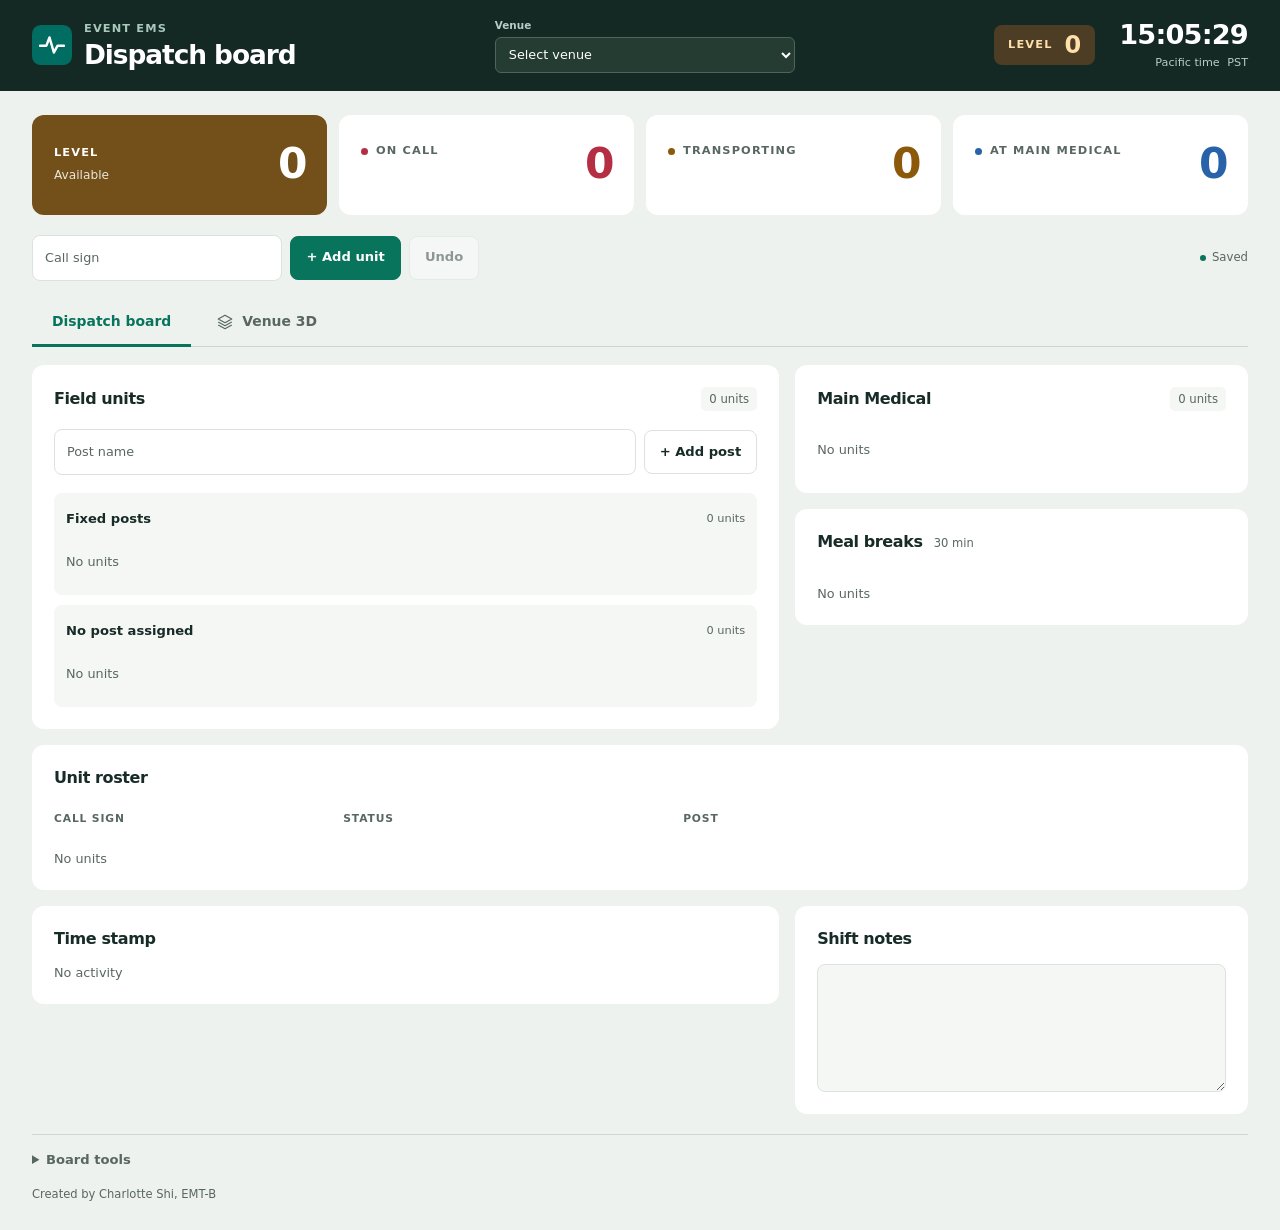
==== commit 9362651c: "Choosing Clear call or Start transport - Clear call and Start transport appear above the map ball. B" ====
--- a/Event_EMS_Dispatch_Board.html
+++ b/Event_EMS_Dispatch_Board.html
@@ -122,6 +122,17 @@
 .team-badge.dragging { opacity: .45; }
 .team-name { font-size: 1.2rem; font-weight: 750; line-height: 1.15; letter-spacing: -.03em; }
 .team-status { font-size: .75rem; font-weight: 650; }
+.call-actions { position: fixed; z-index: 30; width: 276px; max-width: calc(100vw - 16px); padding: 10px; border: 1px solid #c8d7cd; border-radius: 10px; background: #fff; box-shadow: 0 6px 24px #17372730; }
+.call-actions::after { content: ''; position: absolute; top: 100%; left: var(--call-arrow-left, 50%); width: 12px; height: 12px; border-right: 1px solid #c8d7cd; border-bottom: 1px solid #c8d7cd; background: #fff; transform: translate(-50%, -5px) rotate(45deg); }
+.call-actions-heading { display: flex; align-items: baseline; justify-content: space-between; gap: 8px; margin-bottom: 8px; font-size: .8rem; }
+.call-actions-heading strong { min-width: 0; overflow-wrap: anywhere; }
+.call-actions-heading > span { flex-shrink: 0; color: #a1273c; font-size: .7rem; }
+.call-actions-options { display: grid; grid-template-columns: 1fr 1fr; gap: 8px; }
+.call-actions-options button { min-height: 52px; border: 1px solid #b7d9c5; border-radius: 6px; padding: 8px 6px; background: #e2f3e9; color: #145c3e; text-align: center; touch-action: manipulation; }
+.call-actions-options button[data-call-status="transporting"] { border-color: #e3c98c; background: #fbefda; color: #805008; }
+.call-actions-options button:hover { filter: brightness(.96); }
+.call-actions-options strong { display: block; font-size: .78rem; }
+.call-actions-options span { display: block; margin-top: 2px; font-size: .68rem; }
 .team-timer { font-size: .73rem; }
 .meal-break-flag { display: block; font-size: .72rem; font-weight: 650; }
 .meal-break-list { list-style: none; padding: 0; margin: 0; }
@@ -280,7 +291,8 @@
 .venue-zone-surface { fill: #f7faf8; stroke: #e0e6e2; stroke-width: .8; cursor: pointer; }
 .venue-fixed-post .venue-zone-surface { fill: #e9ecee; stroke: #c9d0d4; }
 .venue-medical .venue-zone-surface { fill: #f0f6fc; stroke: #d0e0ef; }
-.venue-outside-area .venue-zone-surface { fill: #f1f6f2; stroke: #bacdbf; stroke-dasharray: 5 4; }
+.venue-roaming .venue-zone-surface { fill: transparent; stroke: transparent; }
+.venue-outside-area .venue-zone-surface { fill: #f1f6f2; stroke: #bacdbf; }
 .venue-side-label { fill: #8b9990; font-family: system-ui, sans-serif; font-size: 11px; font-weight: 550; letter-spacing: 1px; pointer-events: none; }
 .venue-medical-label { fill: #7292b4; font-size: 10px; letter-spacing: .2px; }
 .venue-canvas[data-selecting="true"] .venue-zone-surface:hover, .venue-destination.is-drop-target .venue-zone-surface { fill: #e0f0e7; stroke: #72ae8c; stroke-width: 2px; }
@@ -420,9 +432,9 @@
                 <span class="metric-label">Level</span><strong class="metric-value" id="level-number" data-level-value>0</strong>
                 <span class="metric-caption">Available</span>
             </div>
-            <div class="metric onscene"><span class="metric-label">On scene</span><strong class="metric-value" id="onscene-total">0</strong></div>
+            <div class="metric onscene"><span class="metric-label">On call</span><strong class="metric-value" id="onscene-total">0</strong></div>
             <div class="metric transporting"><span class="metric-label">Transporting</span><strong class="metric-value" id="transporting-total">0</strong></div>
-            <div class="metric atclinic"><span class="metric-label">At Medical</span><strong class="metric-value" id="atclinic-total">0</strong></div>
+            <div class="metric atclinic"><span class="metric-label">At Main Medical</span><strong class="metric-value" id="atclinic-total">0</strong></div>
         </section>
         <div class="action-bar">
             <form class="controls" id="team-form">
@@ -508,7 +520,7 @@
                     </div>
                     <div id="venue-canvas" class="venue-canvas"></div>
                     <div class="venue-map-footer">
-                        <div class="venue-legend" aria-label="Unit markers"><span data-status="roaming">Roaming</span><span data-status="onscene">On scene</span><span data-status="transporting">Transporting</span><span data-status="atclinic">At Medical</span><span data-status="fixed">Fixed post</span><span data-status="meal">Meal break</span></div>
+                        <div class="venue-legend" aria-label="Unit markers"><span data-status="roaming">Roaming</span><span data-status="onscene">On call</span><span data-status="transporting">Transporting</span><span data-status="atclinic">At Main Medical</span><span data-status="fixed">Fixed post</span><span data-status="meal">Meal break</span></div>
                     </div>
                 </div>
                 <aside class="venue-sidebar" aria-label="Move venue units">
@@ -576,10 +588,17 @@
         </details>
         <footer class="app-footer"><p>Created by Charlotte Shi, EMT-B</p></footer>
     </main>
+    <div id="call-actions" class="call-actions" role="dialog" aria-label="On call actions" hidden>
+        <p class="call-actions-heading"><strong id="call-actions-name"></strong><span>On call</span></p>
+        <div class="call-actions-options">
+            <button type="button" data-call-status="roaming"><strong>Clear call</strong><span>Roaming</span></button>
+            <button type="button" data-call-status="transporting"><strong>Start transport</strong><span>Transporting</span></button>
+        </div>
+    </div>
     <script>
 const storageKey = 'charlotte-dispatch-board-v1';
 const mealBreakDuration = 30 * 60 * 1000;
-const statusNames = { roaming: 'Roaming', onscene: 'On scene', transporting: 'Transporting', atclinic: 'At Medical' };
+const statusNames = { roaming: 'Roaming', onscene: 'On call', transporting: 'Transporting', atclinic: 'At Main Medical' };
 const builtInLocations = [{ id: 'pit-table-service', name: 'Fixed posts' }, { id: 'unassigned', name: 'No post assigned' }];
 const venueLevels = [
     { id: 'b', name: 'Basement', short: 'B', detail: 'Service level' },
@@ -604,8 +623,8 @@
     ...venueLevels.filter(level => level.id !== 'b').flatMap(level => venueSides.map(side => ({
         id: `venue-${level.id}-${side.toLowerCase()}`, name: `${level.name} ${side}`, level: level.id, side
     }))),
-    { id: 'venue-1-roaming', name: '1st roaming', level: '1', side: 'Grove', roaming: true },
-    { id: 'venue-2-roaming', name: '2nd roaming', level: '2', side: 'Grove', roaming: true },
+    { id: 'venue-1-roaming', name: '1st roaming', level: '1', side: 'Roaming', roaming: true },
+    { id: 'venue-2-roaming', name: '2nd roaming', level: '2', side: 'Roaming', roaming: true },
     { id: 'venue-1-pit', name: 'Pit', level: '1', side: 'Pit', fixed: true },
     { id: 'venue-1-table-service', name: 'Table Service', level: '1', side: 'Grove', fixed: true, mapDescription: '1st floor Grove nearest Larkin' }
 ];
@@ -618,6 +637,8 @@
 const mainMedicalPost = { id: 'clinic-zone', name: 'Main Medical · 4th floor · Polk', level: '4', side: 'Polk' };
 let activeView = 'dispatch';
 let selectedVenueTeam = null;
+let callActionTeam = null;
+let callActionView = 'dispatch';
 let venueFloor = 'all';
 let venueAngle = 18;
 let venueDrag = null;
@@ -755,7 +776,7 @@
     const handoffLog = Array.isArray(saved.handoffLog) ? saved.handoffLog.filter(entry =>
         entry && Number.isSafeInteger(entry.at) && entry.at > 0 && entry.at <= 8.64e15
         && typeof entry.team === 'string' && typeof entry.message === 'string'
-    ).map(({ at, team, message }) => ({ at, team, message })) : [];
+    ).map(({ at, team, message }) => ({ at, team, message: message.replace(/\bon scene\b/gi, 'On call') })) : [];
     const venue = saved.venue === 'bill-graham' ? 'bill-graham' : '';
     const venueBoardPosts = Array.isArray(saved.venueBoardPosts)
         ? [...new Set(saved.venueBoardPosts.map(canonicalLocation).filter(id => venuePosts.some(post => post.id === id && !post.fixed)))]
@@ -853,9 +874,93 @@
     });
     updateMealBreakTimers(now);
 }
-function nextStatus(status) {
-    const order = Object.keys(statusNames);
-    return order[(order.indexOf(status) + 1) % order.length];
+function cycleTeamStatus(id, view = 'dispatch', focus = false) {
+    const team = teams.find(item => item.id === id);
+    if (!team) return;
+    if (team.status === 'onscene') {
+        if (view === 'venue') renderVenue();
+        showCallActions(id, view);
+        return;
+    }
+    const next = { roaming: 'onscene', transporting: 'atclinic', atclinic: 'roaming' };
+    updateStatus(id, next[team.status]);
+    if (focus) focusTeamStatus(id, view);
+}
+
+function focusTeamStatus(id, view) {
+    const target = view === 'venue'
+        ? document.querySelector(`[data-map-team="${id}"]`) || document.getElementById('venue-selected-status')
+        : document.getElementById(id);
+    target?.focus({ preventScroll: true });
+}
+function callActionAnchor() {
+    return callActionView === 'venue'
+        ? document.querySelector(`[data-map-team="${callActionTeam}"] .venue-unit-ball`)
+        : document.getElementById(callActionTeam);
+}
+function hideCallActions(focus = false) {
+    if (!callActionTeam) return;
+    const id = callActionTeam;
+    const view = callActionView;
+    const trigger = view === 'venue' ? document.querySelector(`[data-map-team="${id}"]`) : document.getElementById(id);
+    trigger?.setAttribute('aria-expanded', 'false');
+    callActionTeam = null;
+    document.getElementById('call-actions').hidden = true;
+    if (focus) focusTeamStatus(id, view);
+}
+function positionCallActions() {
+    if (!callActionTeam) return;
+    const anchor = callActionAnchor();
+    if (!anchor || activeView !== callActionView) { hideCallActions(); return; }
+    const popup = document.getElementById('call-actions');
+    const rect = anchor.getBoundingClientRect();
+    const size = popup.getBoundingClientRect();
+    const center = rect.left + rect.width / 2;
+    const left = Math.max(8, Math.min(center - size.width / 2, window.innerWidth - size.width - 8));
+    popup.style.left = `${left}px`;
+    popup.style.top = `${rect.top - size.height - 16}px`;
+    popup.style.setProperty('--call-arrow-left', `${Math.max(12, Math.min(size.width - 12, center - left))}px`);
+}
+function showCallActions(id, view) {
+    hideCallActions();
+    const team = teams.find(item => item.id === id);
+    if (!team || team.status !== 'onscene') return;
+    callActionTeam = id;
+    callActionView = view;
+    const popup = document.getElementById('call-actions');
+    popup.setAttribute('aria-label', `On call actions for ${team.name}`);
+    document.getElementById('call-actions-name').textContent = team.name;
+    const trigger = view === 'venue' ? document.querySelector(`[data-map-team="${id}"]`) : document.getElementById(id);
+    trigger?.setAttribute('aria-expanded', 'true');
+    popup.hidden = false;
+    const anchor = callActionAnchor();
+    if (!anchor) { hideCallActions(); return; }
+    const space = popup.getBoundingClientRect().height + 24;
+    if (anchor.getBoundingClientRect().top < space) anchor.scrollIntoView({ block: 'center', behavior: 'instant' });
+    positionCallActions();
+    popup.querySelector('button').focus({ preventScroll: true });
+}
+function initializeCallActions() {
+    const popup = document.getElementById('call-actions');
+    popup.addEventListener('click', event => {
+        const button = event.target.closest('[data-call-status]');
+        const id = callActionTeam;
+        const view = callActionView;
+        if (!button || !id || !teams.some(team => team.id === id && team.status === 'onscene')) return;
+        updateStatus(id, button.dataset.callStatus);
+        if (view === 'venue') venueMessage(`${teams.find(team => team.id === id).name}: ${statusNames[button.dataset.callStatus]}.`);
+        focusTeamStatus(id, view);
+    });
+    const dismissOutside = event => {
+        if (!callActionTeam || popup.contains(event.target)) return;
+        const triggerId = callActionView === 'venue'
+            ? event.target.closest('[data-map-team]')?.dataset.mapTeam : event.target.closest('.team-badge')?.id;
+        if (triggerId !== callActionTeam) hideCallActions();
+    };
+    document.addEventListener('pointerdown', dismissOutside);
+    document.addEventListener('click', dismissOutside);
+    window.addEventListener('scroll', positionCallActions, true);
+    window.addEventListener('resize', positionCallActions);
 }
 
 function isOnMealBreak(team) {
@@ -1077,12 +1182,15 @@
         if (isFixedPost(team)) badge.dataset.fixedPost = 'true';
         if (onBreak) badge.dataset.mealBreak = 'true';
         badge.draggable = true; badge.id = team.id;
+        if (team.status === 'onscene') {
+            badge.setAttribute('aria-haspopup', 'dialog');
+            badge.setAttribute('aria-expanded', 'false');
+        }
         setBadgeLabel(badge, team);
         badge.innerHTML = `<span class="team-name">${escapeHTML(team.name)}</span><span class="team-status">${statusNames[team.status]}</span><span class="team-timer" data-since="${team.statusSince}" aria-hidden="true">${elapsedStatus(team.statusSince)}</span>${mealBreakFlag}`;
         badge.addEventListener('click', e => {
             if (Date.now() - lastDragEnd < 300) return;
-            updateStatus(team.id, nextStatus(team.status));
-            if (e.detail === 0) document.getElementById(team.id)?.focus({ preventScroll: true });
+            cycleTeamStatus(team.id, 'dispatch', e.detail === 0);
         });
         badge.addEventListener('dragstart', dragStart);
         badge.addEventListener('dragend', () => {
@@ -1134,7 +1242,7 @@
     document.getElementById('clinic-count').textContent = `${clinicCount} unit${clinicCount !== 1 ? 's' : ''}`;
     document.getElementById('undo-button').disabled = undoHistory.length === 0;
 }
-function refresh() { renderBoard(); renderVenue(); saveBoard(); }
+function refresh() { hideCallActions(); renderBoard(); renderVenue(); saveBoard(); }
 function addTeam() {
     const input = document.getElementById('newTeamInput');
     const name = input.value.trim();
@@ -1255,6 +1363,7 @@
     recordTeamChange(team, previous, now);
 }
 function dragStart(e) {
+    hideCallActions();
     e.dataTransfer.setData('text/plain', e.currentTarget.id);
     e.dataTransfer.effectAllowed = 'move';
     e.currentTarget.classList.add('dragging');
@@ -1345,6 +1454,7 @@
 }
 
 function setView(view, focus = false) {
+    hideCallActions();
     activeView = view;
     document.body.classList[view === 'venue' ? 'add' : 'remove']('is-venue-view');
     for (const name of ['dispatch', 'venue']) {
@@ -1375,10 +1485,8 @@
     const team = teams.find(item => item.id === id);
     if (!team) return;
     selectedVenueTeam = id;
-    updateStatus(id, nextStatus(team.status));
-    venueMessage(`${team.name}: ${statusNames[team.status]}.`);
-    if (focus) (document.querySelector(`[data-map-team="${id}"]`)
-        || document.getElementById('venue-selected-status')).focus({ preventScroll: true });
+    cycleTeamStatus(id, 'venue', focus);
+    venueMessage(callActionTeam === id ? `${team.name}: Choose Clear call or Start transport.` : `${team.name}: ${statusNames[team.status]}.`);
 }
 
 function moveVenueTeam(id, destination) {
@@ -1452,6 +1560,7 @@
 }
 
 function renderVenueMap() {
+    if (callActionView === 'venue') hideCallActions();
     if (selectedVenue !== 'bill-graham') return;
     const angle = venueAngle * Math.PI / 180;
     const visible = visibleVenueLevels();
@@ -1466,6 +1575,7 @@
     const rowHeight = 44;
     const columns = (post, count) => post.side === 'Basement' ? Math.min(5, Math.max(1, count))
         : post.fixed ? Math.min(2, Math.max(1, count))
+        : post.roaming ? Math.min(3, Math.max(1, count))
         : post.side === 'Grove' && !['1', '2'].includes(post.level) ? Math.min(3, Math.max(1, count)) : 1;
     let cursor = threeFloorView ? 4 : 12;
     const layout = floors.map(level => {
@@ -1474,9 +1584,11 @@
             return Math.ceil(count / columns(post, count));
         });
         if (level.id === '4') rowCounts.push(atPost('clinic-zone').length + atPost('venue-4-polk').length);
-        const band = Math.max(threeFloorView ? slabDepth * 2 + 24 : 154,
+        const roamingStretch = Math.max(0, Math.ceil(atPost(`venue-${level.id}-roaming`).length / 3) - 1) * rowHeight;
+        const roamingPadding = atPost(`venue-${level.id}-roaming`).length ? 28 + roamingStretch / 4 : 0;
+        const band = Math.max((threeFloorView ? slabDepth * 2 + 24 : 154) + roamingStretch + roamingPadding,
             (threeFloorView ? 90 : 110) + Math.max(0, ...rowCounts) * rowHeight);
-        const item = { level, y: cursor + (threeFloorView ? slabDepth + 12 : 80), band };
+        const item = { level, y: cursor + (threeFloorView ? slabDepth + 12 : 80), band, roamingStretch, roamingPadding };
         cursor += band;
         return item;
     });
@@ -1484,8 +1596,13 @@
     const outsideVisible = additionalVenueLocations.includes('outside');
     const outsideColumns = Math.min(3, Math.max(1, outsideMembers.length));
     const outsideY = cursor + 10;
-    const outsideHeight = 58 + Math.max(1, Math.ceil(outsideMembers.length / outsideColumns)) * rowHeight;
-    const height = Math.max(focused ? 240 : 0, outsideVisible ? outsideY + outsideHeight + 12 : cursor + 12);
+    const outsideRows = Math.max(1, Math.ceil(outsideMembers.length / outsideColumns));
+    const outsideRx = 170;
+    const outsideHalfWidth = (outsideColumns - 1) * 44 + 24;
+    const outsideRy = Math.max(48, Math.ceil(((outsideRows - 1) * rowHeight / 2 + 30)
+        / Math.sqrt(1 - (outsideHalfWidth / outsideRx) ** 2)));
+    const outsideCenterY = outsideY + outsideRy;
+    const height = Math.max(focused ? 240 : 0, outsideVisible ? outsideY + outsideRy * 2 + 20 : cursor + 12);
     const project = (x, z, y, bottom = 0) => [mapCenter + x * Math.cos(angle) - z * Math.sin(angle), y + (x * Math.sin(angle) + z * Math.cos(angle)) * .3 + bottom];
     const points = (coords, y, bottom = 0, stretch = 0) => coords.map(([x, z]) => {
         const point = project(x, z, y, bottom);
@@ -1503,15 +1620,15 @@
     const teamMarker = (team, post, x, markerY) => {
         const label = team.name.length > 14 ? `${team.name.slice(0, 13)}…` : team.name;
         const status = isOnMealBreak(team) ? 'meal' : isFixedPost(team) ? 'fixed' : team.status;
-        return `<g class="venue-map-unit${team.id === selectedVenueTeam ? ' is-selected' : ''}" data-map-team="${team.id}" data-status="${team.status}"${isFixedPost(team) ? ' data-fixed-post="true"' : ''}${isOnMealBreak(team) ? ' data-meal-break="true"' : ''} role="button" tabindex="0" aria-label="Change status for ${escapeHTML(team.name)}, ${escapeHTML(post.name)}, ${statusNames[team.status]}${isOnMealBreak(team) ? ', on meal break' : ''}"><title>${escapeHTML(team.name)} · ${escapeHTML(post.name)} · ${statusNames[team.status]}${isFixedPost(team) ? ' · Fixed post' : ''}${isOnMealBreak(team) ? ' · On meal break' : ''}</title><circle class="venue-unit-hit" cx="${x}" cy="${markerY - 5}" r="23"/><ellipse class="venue-ball-shadow" cx="${x + 1}" cy="${markerY + 9}" rx="8" ry="2.5"/><circle class="venue-selection-ring" cx="${x}" cy="${markerY}" r="13"/><circle class="venue-unit-ball" cx="${x}" cy="${markerY}" r="8" fill="url(#venue-ball-${status})"/><text x="${x}" y="${markerY - 16}" text-anchor="middle" class="venue-marker-name">${escapeHTML(label)}</text></g>`;
+        return `<g class="venue-map-unit${team.id === selectedVenueTeam ? ' is-selected' : ''}" data-map-team="${team.id}" data-status="${team.status}"${isFixedPost(team) ? ' data-fixed-post="true"' : ''}${isOnMealBreak(team) ? ' data-meal-break="true"' : ''}${team.status === 'onscene' ? ' aria-haspopup="dialog" aria-expanded="false"' : ''} role="button" tabindex="0" aria-label="Change status for ${escapeHTML(team.name)}, ${escapeHTML(post.name)}, ${statusNames[team.status]}${isOnMealBreak(team) ? ', on meal break' : ''}"><title>${escapeHTML(team.name)} · ${escapeHTML(post.name)} · ${statusNames[team.status]}${isFixedPost(team) ? ' · Fixed post' : ''}${isOnMealBreak(team) ? ' · On meal break' : ''}</title><circle class="venue-unit-hit" cx="${x}" cy="${markerY - 5}" r="23"/><ellipse class="venue-ball-shadow" cx="${x + 1}" cy="${markerY + 9}" rx="8" ry="2.5"/><circle class="venue-selection-ring" cx="${x}" cy="${markerY}" r="13"/><circle class="venue-unit-ball" cx="${x}" cy="${markerY}" r="8" fill="url(#venue-ball-${status})"/><text x="${x}" y="${markerY - 16}" text-anchor="middle" class="venue-marker-name">${escapeHTML(label)}</text></g>`;
     };
     let drawing = `<svg xmlns="http://www.w3.org/2000/svg" viewBox="0 0 ${mapWidth} ${height}" role="group" aria-labelledby="venue-svg-title"><title id="venue-svg-title">Bill Graham Civic Auditorium · ${focused ? floors[0].name : '3D view'}</title><defs>${gradients}</defs>`;
-    for (const { level, y } of [...layout].reverse()) {
+    for (const { level, y, roamingStretch, roamingPadding } of [...layout].reverse()) {
         const count = teams.filter(team => venuePostForTeam(team)?.level === level.id).length;
-        const basementStretch = level.id === 'b' ? Math.max(0, Math.ceil(count / 5) - 1) * rowHeight : 0;
+        const floorStretch = level.id === 'b' ? Math.max(0, Math.ceil(count / 5) - 1) * rowHeight : roamingStretch + roamingPadding;
         const floorPoint = (x, z, bottom = 0) => {
             const point = project(x, z, y, bottom);
-            point[1] += basementStretch * (z + 110) / 220;
+            point[1] += floorStretch * (z + 110) / 220;
             return point;
         };
         drawing += `<g class="venue-floor" data-floor="${level.id}"><text x="24" y="${y - 2}" class="venue-floor-name">${level.name}</text><text x="24" y="${y + 18}" class="venue-floor-detail">${count} unit${count === 1 ? '' : 's'}</text>`;
@@ -1519,21 +1636,21 @@
             const face = [...edge.map(([x, z]) => floorPoint(x, z)), ...edge.slice().reverse().map(([x, z]) => floorPoint(x, z, 6))];
             drawing += `<polygon points="${face.map(p => p.join(',')).join(' ')}" class="venue-slab-edge"/>`;
         }
-        drawing += `<polygon points="${points(outer, y, 0, basementStretch)}" class="venue-slab"/>`;
+        drawing += `<polygon points="${points(outer, y, 0, floorStretch)}" class="venue-slab"/>`;
         if (level.id === '1') {
-            const [sx, sy] = project(0, -96, y);
-            drawing += `<polygon points="${points(box(-120, -107, 120, -85), y)}" class="venue-stage"/><text x="${sx}" y="${sy + 3}" text-anchor="middle" class="venue-stage-label">STAGE</text>`;
+            const [sx, sy] = floorPoint(0, -96);
+            drawing += `<polygon points="${points(box(-120, -107, 120, -85), y, 0, floorStretch)}" class="venue-stage"/><text x="${sx}" y="${sy + 3}" text-anchor="middle" class="venue-stage-label">STAGE</text>`;
         }
-        const groveHasRoaming = ['1', '2'].includes(level.id);
+        const hasRoaming = ['1', '2'].includes(level.id);
         const groveHasTableService = level.id === '1';
         const shapes = level.id === 'b' ? [
             { id: 'venue-b-basement', side: 'Basement', coords: outer, x: 0, z: 0 }
         ] : [
             { id: `venue-${level.id}-polk`, side: 'Polk', coords: box(170, level.id === '4' ? 0 : -110, 270, 110), x: 220, z: level.id === '4' ? 65 : 0 },
             { id: `venue-${level.id}-larkin`, side: 'Larkin', coords: box(-270, -110, -170, 110), x: -220, z: 0 },
-            { id: `venue-${level.id}-grove`, side: 'Grove', coords: box(groveHasTableService ? -65 : -165, 62, groveHasTableService ? 65 : groveHasRoaming ? -4 : 165, 110), x: groveHasTableService ? 0 : groveHasRoaming ? -83 : 0, z: 89 }
+            { id: `venue-${level.id}-grove`, side: 'Grove', coords: box(groveHasTableService ? -65 : -165, 62, 165, 110), x: groveHasTableService ? 50 : 0, z: 89 }
         ];
-        if (groveHasRoaming) shapes.push({ id: `venue-${level.id}-roaming`, side: 'Grove', label: 'ROAMING', coords: box(groveHasTableService ? 70 : 4, 62, 165, 110), x: groveHasTableService ? 120 : 84, z: 89 });
+        if (hasRoaming) shapes.push({ id: `venue-${level.id}-roaming`, side: 'Roaming', label: 'ROAMING', coords: box(-165, groveHasTableService ? -4 : -70, 165, 58), x: 0, z: 0 });
         if (groveHasTableService) shapes.push({ id: 'venue-1-table-service', side: 'Grove', label: 'TABLE SERVICE', coords: box(-165, 62, -70, 110), x: -120, z: 89 });
         const pitPosition = pitSides[pitSide];
         if (level.id === '1') shapes.push({ id: 'venue-1-pit', side: 'Pit', coords: box(pitPosition.minX, -80, pitPosition.maxX, -5), x: pitPosition.x, z: -65 });
@@ -1546,10 +1663,11 @@
             const description = shape.id === 'venue-1-pit'
                 ? `${pitSide === 'stage-left' ? 'stage left' : 'stage right'} inside 1st floor auditorium, near ${pitPosition.street}`
                 : post.mapDescription;
-            const [cx, cy] = project(shape.x, shape.z, y);
+            const [cx, projectedY] = project(shape.x, shape.z, y);
+            const cy = projectedY + (roamingStretch + roamingPadding) * (shape.z + 110) / 220;
             const selected = members.some(team => team.id === selectedVenueTeam);
-            const cls = `venue-destination${medical ? ' venue-medical' : ''}${post.fixed ? ' venue-fixed-post' : ''}${selected ? ' venue-occupied-selected' : ''}`;
-            drawing += `<g class="${cls}" data-venue-post="${shape.id}" data-venue-side="${shape.side}"><polygon points="${points(shape.coords, y, 0, basementStretch)}" class="venue-zone-surface" tabindex="0" role="button" aria-label="${escapeHTML(post.name)}${post.fixed ? `, fixed post, ${escapeHTML(description)}` : ''}, ${members.length} units"/></g>`;
+            const cls = `venue-destination${medical ? ' venue-medical' : ''}${post.fixed ? ' venue-fixed-post' : ''}${post.roaming ? ' venue-roaming' : ''}${selected ? ' venue-occupied-selected' : ''}`;
+            drawing += `<g class="${cls}" data-venue-post="${shape.id}" data-venue-side="${shape.side}"><polygon points="${points(shape.coords, y, 0, floorStretch)}" class="venue-zone-surface" tabindex="0" role="button" aria-label="${escapeHTML(post.name)}${post.fixed ? `, fixed post, ${escapeHTML(description)}` : ''}, ${members.length} units"/></g>`;
             return { shape, members, cx, cy, post };
         });
         for (const { shape, members, cx, cy, post } of zoneData) {
@@ -1557,7 +1675,8 @@
             drawing += `<g class="venue-team-layer" data-venue-post="${shape.id}">`;
             const cols = columns(post, members.length);
             const medicalOffset = level.id === '4' && shape.side === 'Polk' ? Math.max(0, atPost('clinic-zone').length - 1) * rowHeight : 0;
-            const labelY = shape.id === 'clinic-zone' || shape.side === 'Pit' ? cy - 37
+            const labelY = post.roaming ? (members.length ? cy + roamingStretch / 2 + 25 : cy + 4)
+                : shape.id === 'clinic-zone' || shape.side === 'Pit' ? cy - 37
                 : cy + (members.length ? (Math.ceil(members.length / cols) - 1) * rowHeight + 25 + medicalOffset : 4);
             drawing += `<text x="${cx}" y="${labelY}" text-anchor="middle" class="venue-side-label${shape.id === 'clinic-zone' ? ' venue-medical-label' : ''}">${shape.id === 'clinic-zone' ? '+ MEDICAL' : shape.label || shape.side.toUpperCase()}</text>`;
             for (let slot = 0; slot < members.length; slot++) {
@@ -1565,9 +1684,9 @@
                 const row = Math.floor(slot / cols);
                 const rowSize = Math.min(cols, members.length - row * cols);
                 const column = slot % cols - (rowSize - 1) / 2;
-                const pitMarker = shape.side === 'Pit' ? project(shape.x + column * 80, shape.z, y) : null;
+                const pitMarker = shape.side === 'Pit' ? floorPoint(shape.x + column * 80, shape.z) : null;
                 const x = pitMarker ? pitMarker[0] : cx + column * (post.fixed ? 72 : 104);
-                const markerY = (pitMarker ? pitMarker[1] : cy) + row * rowHeight + medicalOffset;
+                const markerY = (pitMarker ? pitMarker[1] : cy) + row * rowHeight + medicalOffset - (post.roaming ? roamingStretch / 2 : 0);
                 drawing += teamMarker(team, post, x, markerY);
             }
             drawing += '</g>';
@@ -1576,12 +1695,12 @@
     }
     if (outsideVisible) {
         const post = venuePosts.find(post => post.id === 'venue-outside');
-        drawing += `<g class="venue-outside-area" data-venue-post="${post.id}"><g class="venue-destination" data-venue-post="${post.id}"><polygon points="320,${outsideY} 680,${outsideY} 680,${outsideY + outsideHeight} 320,${outsideY + outsideHeight}" class="venue-zone-surface" tabindex="0" role="button" aria-label="Outside of Venue, ${outsideMembers.length} units"/></g><text x="500" y="${outsideY + 25}" text-anchor="middle" class="venue-floor-name">Outside of Venue</text><text x="500" y="${outsideY + 44}" text-anchor="middle" class="venue-floor-detail">${outsideMembers.length} unit${outsideMembers.length === 1 ? '' : 's'}</text><g class="venue-team-layer" data-venue-post="${post.id}">`;
+        drawing += `<g class="venue-outside-area" data-venue-post="${post.id}"><ellipse cx="${mapCenter}" cy="${outsideCenterY + 7}" rx="${outsideRx}" ry="${outsideRy}" class="venue-slab-edge"/><g class="venue-destination" data-venue-post="${post.id}"><ellipse cx="${mapCenter}" cy="${outsideCenterY}" rx="${outsideRx}" ry="${outsideRy}" class="venue-zone-surface" tabindex="0" role="button" aria-label="Outside of Venue, ${outsideMembers.length} units"/></g><text x="24" y="${outsideCenterY - 2}" class="venue-floor-name">Outside of Venue</text><text x="24" y="${outsideCenterY + 18}" class="venue-floor-detail">${outsideMembers.length} unit${outsideMembers.length === 1 ? '' : 's'}</text><g class="venue-team-layer" data-venue-post="${post.id}">`;
         for (let slot = 0; slot < outsideMembers.length; slot++) {
             const row = Math.floor(slot / outsideColumns);
             const rowSize = Math.min(outsideColumns, outsideMembers.length - row * outsideColumns);
-            const x = 500 + (slot % outsideColumns - (rowSize - 1) / 2) * 104;
-            drawing += teamMarker(outsideMembers[slot], post, x, outsideY + 76 + row * rowHeight);
+            const x = mapCenter + (slot % outsideColumns - (rowSize - 1) / 2) * 88;
+            drawing += teamMarker(outsideMembers[slot], post, x, outsideCenterY + (row - (outsideRows - 1) / 2) * rowHeight);
         }
         drawing += '</g></g>';
     }
@@ -1702,7 +1821,7 @@
         if (selectedVenueTeam) {
             const destination = target.dataset.venuePost;
             moveVenueTeam(selectedVenueTeam, destination);
-            if (event.type === 'keydown') document.querySelector(`[data-venue-post="${destination}"] polygon`)?.focus({ preventScroll: true });
+            if (event.type === 'keydown') document.querySelector(`[data-venue-post="${destination}"] .venue-zone-surface`)?.focus({ preventScroll: true });
         } else venueMessage('Select a unit in the unit list first, then choose its destination.');
     };
     canvas.addEventListener('click', activateMap);
@@ -1718,6 +1837,7 @@
         if (!venueDrag.moving && Math.hypot(event.clientX - venueDrag.x, event.clientY - venueDrag.y) < 6) return;
         event.preventDefault();
         if (!venueDrag.moving) {
+            hideCallActions();
             venueDrag.moving = true;
             startDragScroll(event);
             const ghost = document.createElement('div');
@@ -1745,6 +1865,7 @@
     document.addEventListener('pointercancel', finishVenueDrag);
     document.addEventListener('keydown', event => {
         if (event.key !== 'Escape') return;
+        if (callActionTeam) { event.preventDefault(); hideCallActions(true); return; }
         if (venueDrag) { suppressVenueClickUntil = Date.now() + 350; finishVenueDrag(); }
         else if (activeView === 'venue' && selectedVenueTeam) { selectedVenueTeam = null; renderVenue(); venueMessage('Selection cleared.'); }
     });
@@ -1801,6 +1922,7 @@
     }
 });
 initializeVenue();
+initializeCallActions();
 initializeDragScrolling();
 refresh();
 
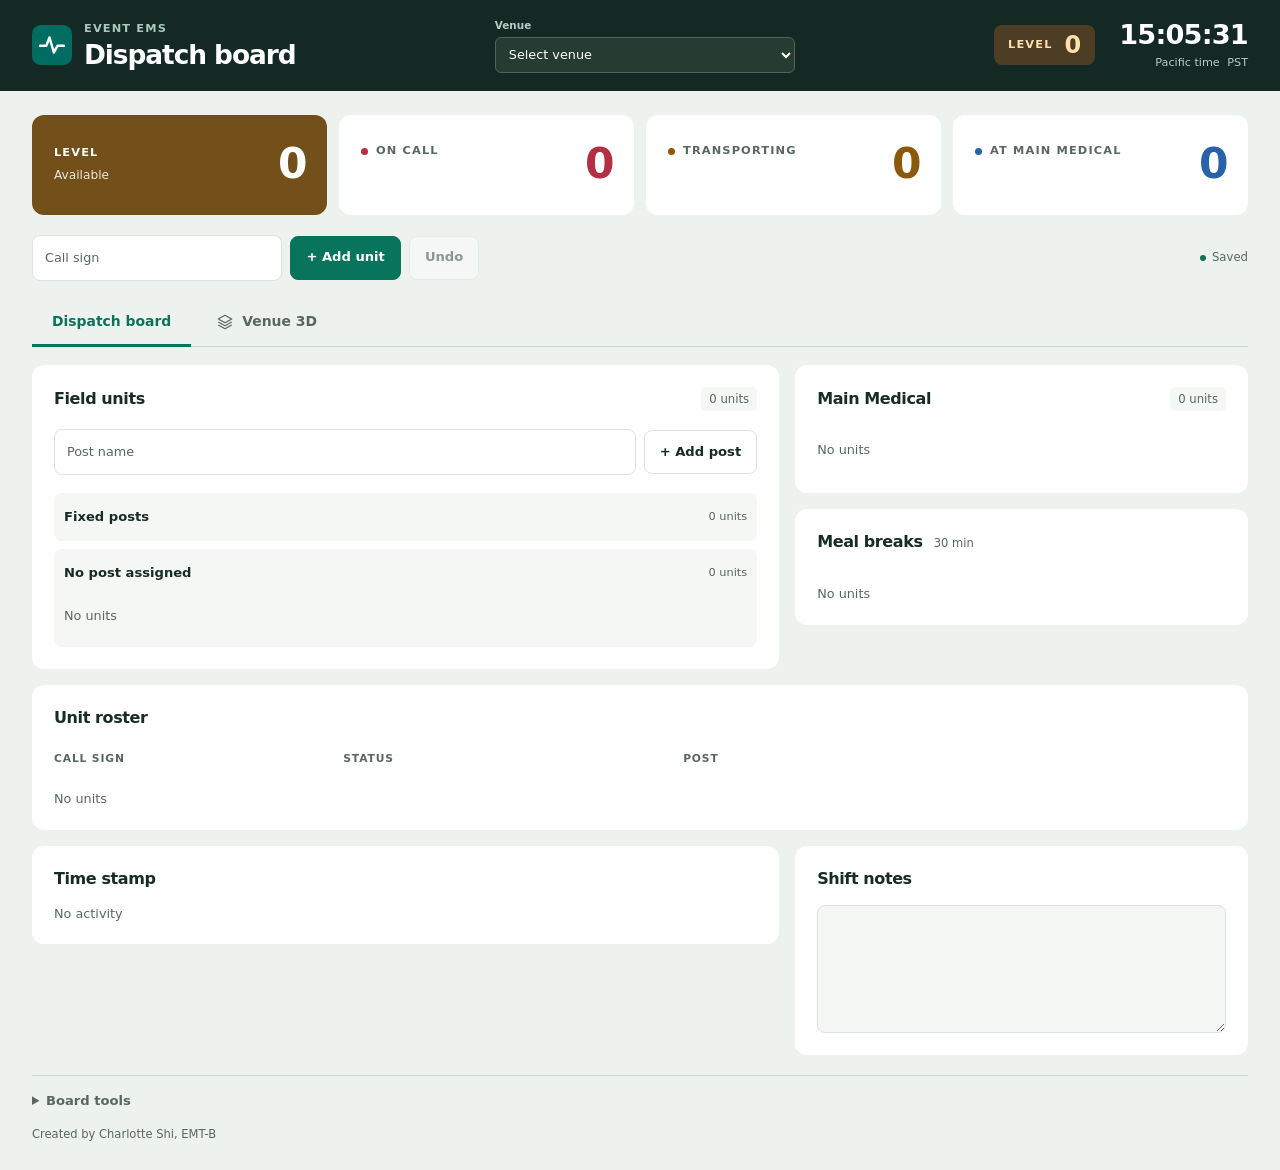
==== commit 5e6b324c: "Edited posting set-up in card view Updated the project: - Fixed posts sit just above “No post assig" ====
--- a/Event_EMS_Dispatch_Board.html
+++ b/Event_EMS_Dispatch_Board.html
@@ -101,8 +101,12 @@
 .location-form { margin-bottom: 18px; }
 .location-form .input-field { flex: 1; }
 .location-form input { width: 100%; }
-.field-locations { display: grid; gap: 10px; }
-.field-location { min-width: 0; padding: 12px; background: var(--soft-surface); border-radius: 8px; }
+.field-locations { display: grid; grid-template-columns: repeat(3, minmax(0, 1fr)); gap: 8px; }
+.field-location { min-width: 0; padding: 10px; background: var(--soft-surface); border-radius: 8px; }
+.field-location[data-location="pit-table-service"], .field-location[data-location="unassigned"] { grid-column: 1 / -1; }
+.field-location .badge-grid { grid-template-columns: repeat(auto-fill, minmax(min(112px, 100%), 1fr)); gap: 6px; }
+.field-location .team-badge { min-height: 82px; padding: 10px; gap: 3px; }
+.field-location .team-name { font-size: 1.1rem; }
 .location-header { display: flex; align-items: center; gap: 8px; min-height: 28px; margin-bottom: 8px; }
 .location-header h3, .location-header input { flex: 1; min-width: 0; font-size: .82rem; font-weight: 650; }
 .location-header input { width: 0; border: 1px solid transparent; border-radius: 5px; background: transparent; color: var(--ink); padding: 4px 6px; margin-left: -6px; }
@@ -242,19 +246,21 @@
 .venue-picker select { width: 100%; min-height: 36px; border: 1px solid #50645c; border-radius: 6px; padding: 6px 9px; background: #243c32; color: #fff; font-size: .8rem; }
 .venue-picker option { background: #fff; color: var(--ink); }
 .input-field select { width: 100%; min-width: 0; min-height: 44px; padding: 8px 0; border: 0; background: transparent; color: var(--ink); font-size: .82rem; }
-.post-name-select { flex: 1; width: 0; min-width: 0; min-height: 40px; padding: 5px; border: 1px solid #d3ded6; border-radius: 6px; background: #fff; color: var(--ink); font-size: .8rem; font-weight: 650; cursor: pointer; }
+.post-name-select { flex: 1; width: 0; min-width: 0; min-height: 36px; padding: 4px; border: 1px solid #d3ded6; border-radius: 6px; background: #fff; color: var(--ink); font-size: .8rem; font-weight: 650; cursor: pointer; }
 .venue-board-post .badge-grid:empty::after { content: none; }
 .venue-board-post .location-header { margin-bottom: 0; }
 .venue-board-post .badge-grid:not(:empty) { margin-top: 8px; }
-body[data-venue="bill-graham"] .field-locations { grid-template-columns: repeat(2, minmax(0, 1fr)); }
-body[data-venue="bill-graham"] .field-location:not(.venue-board-post) { grid-column: 1 / -1; }
 .venue-board-post .remove-location { width: 28px; flex-shrink: 0; }
-.fixed-general-grid:empty::after { content: none; }
-.fixed-subpost { margin-top: 10px; padding: 10px; border: 1px solid #dce4df; border-radius: 7px; background: #edf2ee; }
-.fixed-subpost h4 { flex: 1; margin: 0; font-size: .8rem; font-weight: 650; }
-.fixed-subpost .location-header { margin-bottom: 8px; }
+.fixed-posts { display: grid; grid-template-columns: repeat(2, minmax(0, 1fr)); gap: 8px; }
+.fixed-posts > .location-header, .fixed-general-grid { grid-column: 1 / -1; }
+.fixed-posts > .location-header { margin-bottom: 0; }
+.fixed-general-grid:empty { display: none; }
+.fixed-subpost { display: flex; flex-direction: column; min-width: 0; padding: 10px; border: 1px solid #dce4df; border-radius: 7px; background: #edf2ee; }
+.fixed-subpost h4 { min-width: 0; margin: 0; font-size: .8rem; font-weight: 650; overflow-wrap: anywhere; }
+.fixed-subpost .location-header { display: grid; grid-template-columns: minmax(0, 1fr) auto; margin-bottom: 8px; }
+.fixed-subpost .badge-grid { grid-template-columns: minmax(0, 1fr); margin-top: auto; }
 .pit-side-select { min-width: 0; min-height: 36px; padding: 6px 8px; border: 1px solid #d3ded6; border-radius: 6px; background: #fff; color: var(--ink); font: inherit; font-size: .74rem; cursor: pointer; }
-.fixed-subpost .pit-side-select { flex: 0 1 220px; width: 0; }
+.fixed-subpost .pit-side-select { grid-column: 1 / -1; grid-row: 2; width: 100%; }
 .pit-side-control { display: flex; align-items: center; gap: 6px; min-width: 0; color: var(--muted); font-size: .7rem; }
 .fixed-subpost.drag-over { outline: 2px solid var(--teal); background: #e0f0e7; }
 .view-tabs { display: flex; gap: 5px; margin-bottom: 18px; border-bottom: 1px solid #cbd7cf; }
@@ -356,6 +362,9 @@
 .is-venue-view .metric-caption { display: none; }
 .is-venue-view .action-bar { margin-block: 10px; }
 .is-venue-view .view-tabs { margin-bottom: 10px; }
+@media (max-width: 1199px) {
+    .field-locations { grid-template-columns: repeat(2, minmax(0, 1fr)); }
+}
 @media (max-width: 1000px) {
     .masthead .wrap { gap: 16px; }
     .header-status { gap: 16px; }
@@ -372,8 +381,6 @@
 }
 @media (max-width: 700px) {
     .pit-side-select { font-size: 1rem; }
-    .fixed-subpost .location-header { flex-wrap: wrap; }
-    .fixed-subpost .pit-side-select { order: 3; flex: 1 1 100%; width: 100%; }
     .masthead .wrap { flex-wrap: wrap; gap: 10px 12px; }
     .brand { flex: 1; }
     .header-status { margin-left: auto; }
@@ -398,7 +405,7 @@
     .view-tab { flex: 1; font-size: .82rem; padding-inline: 10px; }
 }
 @media (max-width: 600px) {
-    body[data-venue="bill-graham"] .field-locations { grid-template-columns: minmax(0, 1fr); }
+    .field-locations { grid-template-columns: minmax(0, 1fr); }
 }
     </style>
 </head>
@@ -825,7 +832,7 @@
     const visible = fieldLocations().filter(location => !location.fixed && (!venuePosts.some(post => post.id === location.id)
         || (selectedVenue === 'bill-graham' && venueBoardPosts.includes(location.id))
         || teams.some(team => team.zone === 'field-zone' && team.location === location.id)));
-    return [...visible.filter(location => location.id !== 'unassigned'), ...visible.filter(location => location.id === 'unassigned')];
+    return [...visible.filter(location => !builtInLocations.some(post => post.id === location.id)), ...builtInLocations];
 }
 function isFixedPost(team) {
     return team.zone === 'field-zone' && (team.location === 'pit-table-service'
@@ -1152,6 +1159,8 @@
         if (location.id === 'unassigned') grid.id = 'field-grid';
         section.append(header, grid); field.appendChild(section); grids.set(location.id, grid);
         if (location.id === 'pit-table-service') {
+            section.classList.add('fixed-posts');
+            grid.classList.add('fixed-general-grid');
             for (const post of venuePosts.filter(post => post.fixed && (selectedVenue === 'bill-graham'
                 || teams.some(team => team.zone === 'field-zone' && team.location === post.id)))) {
                 const subpost = document.createElement('section');
@@ -1167,7 +1176,6 @@
                 subpost.addEventListener('dragleave', dragLeave);
                 subpost.addEventListener('drop', event => drop(event, 'field-zone', post.id));
                 section.append(subpost); grids.set(post.id, postGrid);
-                grid.classList.add('fixed-general-grid');
             }
         }
     });
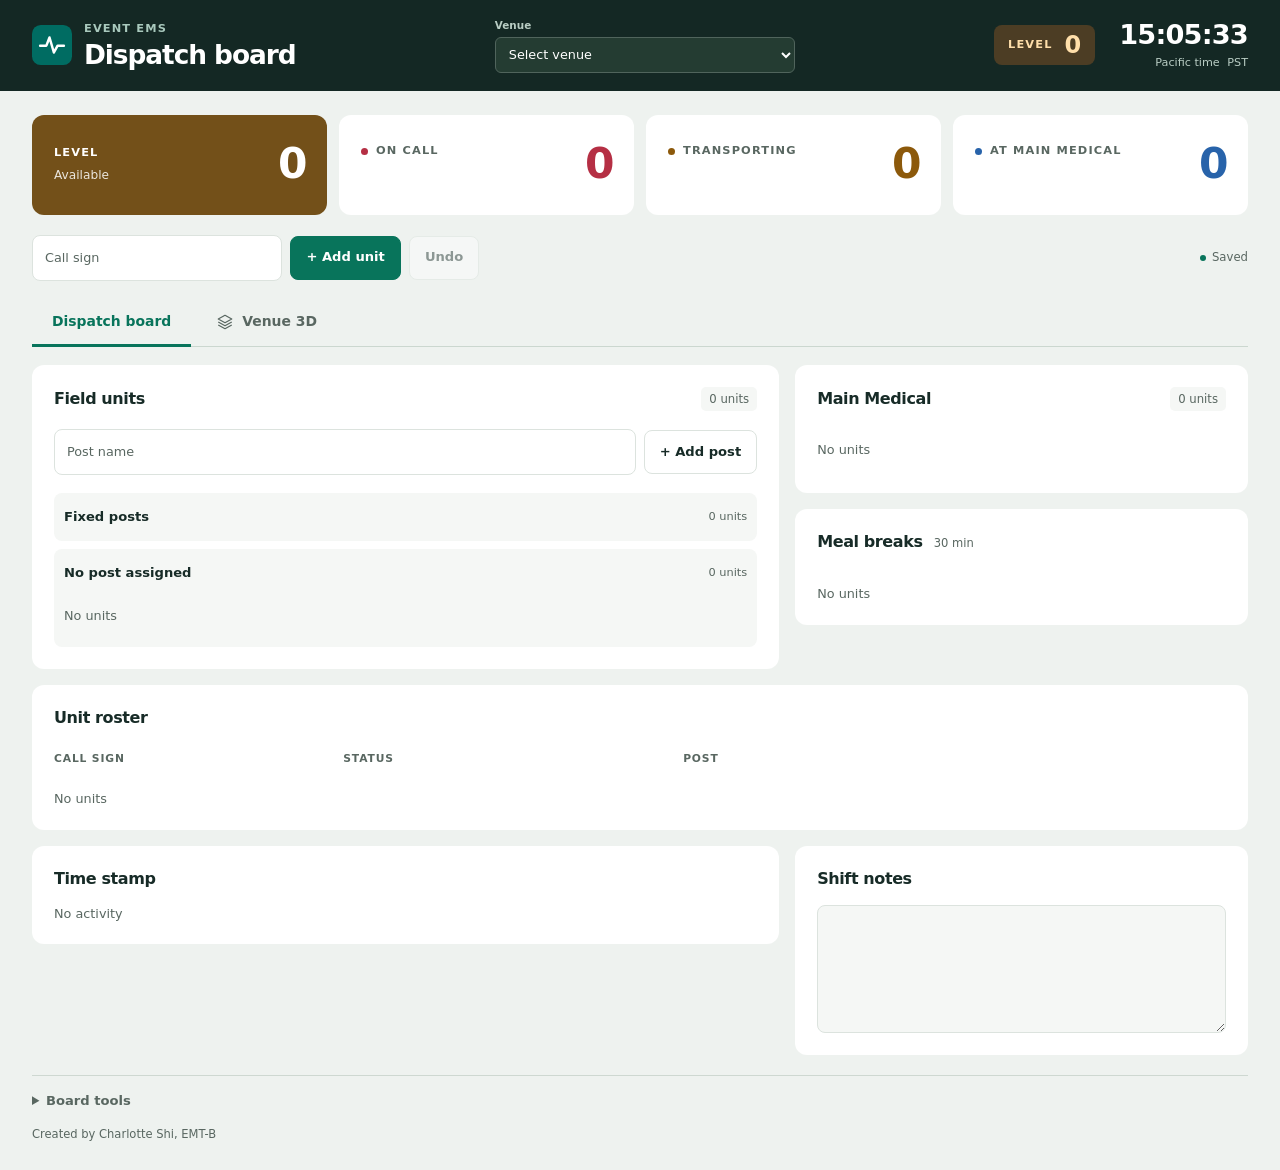
==== commit f0d422aa: "Flexible sizing of unit cards Unit cards now resize automatically to stay in one row per post. Very " ====
--- a/Event_EMS_Dispatch_Board.html
+++ b/Event_EMS_Dispatch_Board.html
@@ -104,16 +104,16 @@
 .field-locations { display: grid; grid-template-columns: repeat(3, minmax(0, 1fr)); gap: 8px; }
 .field-location { min-width: 0; padding: 10px; background: var(--soft-surface); border-radius: 8px; }
 .field-location[data-location="pit-table-service"], .field-location[data-location="unassigned"] { grid-column: 1 / -1; }
-.field-location .badge-grid { grid-template-columns: repeat(auto-fill, minmax(min(112px, 100%), 1fr)); gap: 6px; }
-.field-location .team-badge { min-height: 82px; padding: 10px; gap: 3px; }
-.field-location .team-name { font-size: 1.1rem; }
+.field-location .badge-grid { gap: clamp(2px, calc(12px / var(--unit-count, 1)), 6px); }
+.field-location .team-badge { min-height: 82px; padding: clamp(4px, calc(24px / var(--unit-count, 1)), 10px); gap: 3px; }
+.field-location .team-name { font-size: clamp(.75rem, 20cqi, 1.1rem); }
 .location-header { display: flex; align-items: center; gap: 8px; min-height: 28px; margin-bottom: 8px; }
 .location-header h3, .location-header input { flex: 1; min-width: 0; font-size: .82rem; font-weight: 650; }
 .location-header input { width: 0; border: 1px solid transparent; border-radius: 5px; background: transparent; color: var(--ink); padding: 4px 6px; margin-left: -6px; }
 .location-header input:hover, .location-header input:focus { background: #fff; border-color: var(--line); }
 .location-count { color: var(--muted); font-size: .71rem; white-space: nowrap; }
 .zone-container.drag-over, .field-location.drag-over { background: #e9f7ef; outline: 2px solid var(--teal); outline-offset: -2px; }
-.badge-grid { display: grid; grid-template-columns: repeat(auto-fill, minmax(min(132px, 100%), 1fr)); align-content: start; gap: 8px; }
+.badge-grid { display: grid; grid-template-columns: repeat(var(--unit-count, 1), minmax(min(68px, 100%), 1fr)); align-content: start; gap: clamp(2px, calc(12px / var(--unit-count, 1)), 8px); min-width: 0; overflow-x: auto; scrollbar-width: thin; }
 .badge-grid:empty::after { content: 'No units'; grid-column: 1 / -1; padding: 12px 0; color: var(--muted); font-size: .8rem; }
 .team-badge, .status-select { --badge-bg: #e2f3e9; --badge-text: #145c3e; --badge-line: #218052; }
 :is(.team-badge, .status-select)[data-status="onscene"] { --badge-bg: #fce8ec; --badge-text: #a1273c; --badge-line: #c73551; }
@@ -121,11 +121,12 @@
 :is(.team-badge, .status-select)[data-status="atclinic"] { --badge-bg: #e6effb; --badge-text: #265c9d; --badge-line: #3978c3; }
 .team-badge[data-fixed-post], tr[data-fixed-post] .status-select { --badge-bg: #fff; --badge-text: #526459; --badge-line: #bbc7bf; }
 .team-badge[data-meal-break], tr[data-meal-break] .status-select { --badge-bg: #e9edeb; --badge-text: #56615a; --badge-line: #7e8a82; }
-.team-badge { display: grid; align-content: center; gap: 4px; min-height: 98px; border: 1px solid transparent; border-inline-start: 4px solid var(--badge-line); border-radius: 8px; padding: 12px; background: var(--badge-bg); color: var(--badge-text); text-align: left; touch-action: manipulation; overflow-wrap: anywhere; }
+.team-badge { display: grid; container-type: inline-size; align-content: center; gap: 4px; min-width: 0; min-height: 98px; border: 1px solid transparent; border-inline-start: 4px solid var(--badge-line); border-radius: 8px; padding: clamp(4px, calc(24px / var(--unit-count, 1)), 12px); background: var(--badge-bg); color: var(--badge-text); text-align: left; touch-action: manipulation; overflow-wrap: anywhere; }
 .team-badge:hover { border-color: var(--badge-line); }
+.team-badge:focus-visible { outline-offset: -3px; }
 .team-badge.dragging { opacity: .45; }
-.team-name { font-size: 1.2rem; font-weight: 750; line-height: 1.15; letter-spacing: -.03em; }
-.team-status { font-size: .75rem; font-weight: 650; }
+.team-name { font-size: clamp(.75rem, 20cqi, 1.2rem); font-weight: 750; line-height: 1.15; letter-spacing: -.03em; }
+.team-status { font-size: clamp(.625rem, 14cqi, .75rem); font-weight: 650; }
 .call-actions { position: fixed; z-index: 30; width: 276px; max-width: calc(100vw - 16px); padding: 10px; border: 1px solid #c8d7cd; border-radius: 10px; background: #fff; box-shadow: 0 6px 24px #17372730; }
 .call-actions::after { content: ''; position: absolute; top: 100%; left: var(--call-arrow-left, 50%); width: 12px; height: 12px; border-right: 1px solid #c8d7cd; border-bottom: 1px solid #c8d7cd; background: #fff; transform: translate(-50%, -5px) rotate(45deg); }
 .call-actions-heading { display: flex; align-items: baseline; justify-content: space-between; gap: 8px; margin-bottom: 8px; font-size: .8rem; }
@@ -137,8 +138,9 @@
 .call-actions-options button:hover { filter: brightness(.96); }
 .call-actions-options strong { display: block; font-size: .78rem; }
 .call-actions-options span { display: block; margin-top: 2px; font-size: .68rem; }
-.team-timer { font-size: .73rem; }
+.team-timer { font-size: clamp(.625rem, 12cqi, .73rem); }
 .meal-break-flag { display: block; font-size: .72rem; font-weight: 650; }
+.team-badge .meal-break-flag { font-size: clamp(.625rem, 12cqi, .72rem); }
 .meal-break-list { list-style: none; padding: 0; margin: 0; }
 .meal-break-row { display: grid; grid-template-columns: minmax(0, 1fr) auto; align-items: center; gap: 12px; padding-block: 12px; }
 .meal-break-row + .meal-break-row { border-top: 1px solid var(--line); }
@@ -215,7 +217,6 @@
     .main-layout, .activity-layout { grid-template-columns: minmax(0, 1fr); gap: 12px; }
     .clinic-column { gap: 12px; }
     .zone-container, .team-roster, .timestamp-panel, .notes-panel { padding: 18px; }
-    .badge-grid { grid-template-columns: repeat(auto-fill, minmax(min(120px, 100%), 1fr)); }
     .team-roster, .activity-layout { margin-top: 12px; }
     .roster-table .team-col { width: 22%; }
     .roster-table .status-col { width: 33%; }
@@ -258,7 +259,7 @@
 .fixed-subpost { display: flex; flex-direction: column; min-width: 0; padding: 10px; border: 1px solid #dce4df; border-radius: 7px; background: #edf2ee; }
 .fixed-subpost h4 { min-width: 0; margin: 0; font-size: .8rem; font-weight: 650; overflow-wrap: anywhere; }
 .fixed-subpost .location-header { display: grid; grid-template-columns: minmax(0, 1fr) auto; margin-bottom: 8px; }
-.fixed-subpost .badge-grid { grid-template-columns: minmax(0, 1fr); margin-top: auto; }
+.fixed-subpost .badge-grid { margin-top: auto; }
 .pit-side-select { min-width: 0; min-height: 36px; padding: 6px 8px; border: 1px solid #d3ded6; border-radius: 6px; background: #fff; color: var(--ink); font: inherit; font-size: .74rem; cursor: pointer; }
 .fixed-subpost .pit-side-select { grid-column: 1 / -1; grid-row: 2; width: 100%; }
 .pit-side-control { display: flex; align-items: center; gap: 6px; min-width: 0; color: var(--muted); font-size: .7rem; }
@@ -1232,6 +1233,9 @@
         });
         details.appendChild(row);
     });
+    for (const grid of [clinic, ...grids.values()]) {
+        grid.style.setProperty('--unit-count', Math.max(1, grid.children.length));
+    }
     renderMealBreaks(sortedTeams);
     renderTimestamps();
     const fieldCount = teams.filter(t => t.zone === 'field-zone').length;
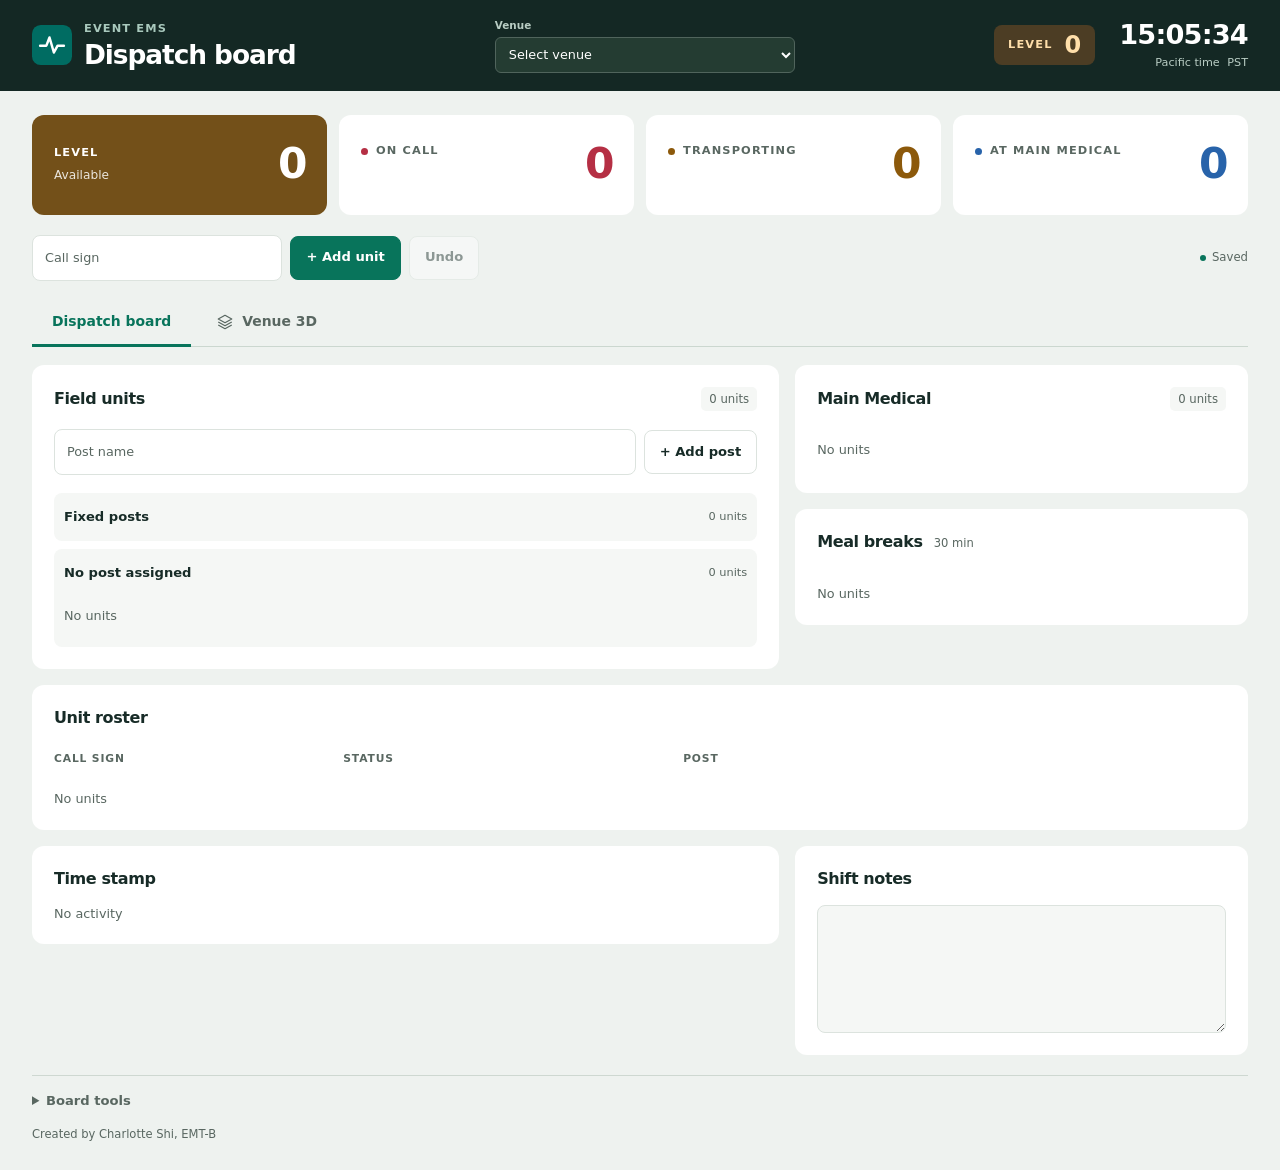
==== commit 596adddd: "Fixed multiple teams at one post Fixed both: - Map teams spread across separate spots within their " ====
--- a/Event_EMS_Dispatch_Board.html
+++ b/Event_EMS_Dispatch_Board.html
@@ -104,7 +104,7 @@
 .field-locations { display: grid; grid-template-columns: repeat(3, minmax(0, 1fr)); gap: 8px; }
 .field-location { min-width: 0; padding: 10px; background: var(--soft-surface); border-radius: 8px; }
 .field-location[data-location="pit-table-service"], .field-location[data-location="unassigned"] { grid-column: 1 / -1; }
-.field-location .badge-grid { gap: clamp(2px, calc(12px / var(--unit-count, 1)), 6px); }
+.field-location .badge-grid { --unit-gap: clamp(2px, calc(12px / var(--unit-count, 1)), 6px); }
 .field-location .team-badge { min-height: 82px; padding: clamp(4px, calc(24px / var(--unit-count, 1)), 10px); gap: 3px; }
 .field-location .team-name { font-size: clamp(.75rem, 20cqi, 1.1rem); }
 .location-header { display: flex; align-items: center; gap: 8px; min-height: 28px; margin-bottom: 8px; }
@@ -113,7 +113,7 @@
 .location-header input:hover, .location-header input:focus { background: #fff; border-color: var(--line); }
 .location-count { color: var(--muted); font-size: .71rem; white-space: nowrap; }
 .zone-container.drag-over, .field-location.drag-over { background: #e9f7ef; outline: 2px solid var(--teal); outline-offset: -2px; }
-.badge-grid { display: grid; grid-template-columns: repeat(var(--unit-count, 1), minmax(min(68px, 100%), 1fr)); align-content: start; gap: clamp(2px, calc(12px / var(--unit-count, 1)), 8px); min-width: 0; overflow-x: auto; scrollbar-width: thin; }
+.badge-grid { --unit-gap: clamp(2px, calc(12px / var(--unit-count, 1)), 8px); display: grid; grid-template-columns: repeat(var(--unit-count, 1), minmax(min(68px, 100%), 1fr)); align-content: start; gap: var(--unit-gap); width: 100%; max-width: calc(var(--unit-count, 1) * 132px + (var(--unit-count, 1) - 1) * var(--unit-gap)); min-width: 0; overflow-x: auto; scrollbar-width: thin; }
 .badge-grid:empty::after { content: 'No units'; grid-column: 1 / -1; padding: 12px 0; color: var(--muted); font-size: .8rem; }
 .team-badge, .status-select { --badge-bg: #e2f3e9; --badge-text: #145c3e; --badge-line: #218052; }
 :is(.team-badge, .status-select)[data-status="onscene"] { --badge-bg: #fce8ec; --badge-text: #a1273c; --badge-line: #c73551; }
@@ -313,6 +313,7 @@
 .venue-map-unit.is-selected .venue-selection-ring, .venue-map-unit:focus-visible .venue-selection-ring, .venue-map-unit:hover .venue-selection-ring { opacity: 1; }
 .venue-map-unit:focus-visible { outline: 0; }
 .venue-marker-name { fill: #203c2c; font-family: system-ui, sans-serif; font-size: 16px; font-weight: 750; paint-order: stroke; stroke: #fff; stroke-width: 3px; stroke-linejoin: round; }
+.venue-map-unit[data-crowded] .venue-marker-name { font-size: 12px; }
 .venue-map-footer { padding: 8px 12px; border-top: 1px solid #edf1ee; flex-shrink: 0; }
 .venue-legend { display: flex; flex-wrap: wrap; gap: 6px 12px; }
 .venue-legend span { display: inline-flex; align-items: center; gap: 5px; color: #79877d; font-size: .61rem; }
@@ -1585,22 +1586,56 @@
     const atPost = id => teams.filter(team => venuePostForTeam(team)?.id === id)
         .sort((a, b) => a.name.localeCompare(b.name, 'en', { numeric: true }));
     const rowHeight = 44;
-    const columns = (post, count) => post.side === 'Basement' ? Math.min(5, Math.max(1, count))
-        : post.fixed ? Math.min(2, Math.max(1, count))
-        : post.roaming ? Math.min(3, Math.max(1, count))
-        : post.side === 'Grove' && !['1', '2'].includes(post.level) ? Math.min(3, Math.max(1, count)) : 1;
+    const box = (x1, z1, x2, z2) => [[x1, z1], [x2, z1], [x2, z2], [x1, z2]];
+    const outer = box(-270, -110, 270, 110);
+    const shapesForLevel = level => {
+        const firstFloor = level.id === '1';
+        const shapes = level.id === 'b' ? [
+            { id: 'venue-b-basement', side: 'Basement', coords: outer, x: 0, z: 0 }
+        ] : [
+            { id: `venue-${level.id}-polk`, side: 'Polk', coords: box(170, level.id === '4' ? 0 : -110, 270, 110), x: 220, z: level.id === '4' ? 65 : 0 },
+            { id: `venue-${level.id}-larkin`, side: 'Larkin', coords: box(-270, -110, -170, 110), x: -220, z: 0 },
+            { id: `venue-${level.id}-grove`, side: 'Grove', coords: box(firstFloor ? -65 : -165, 62, 165, 110), x: firstFloor ? 50 : 0, z: 89 }
+        ];
+        if (['1', '2'].includes(level.id)) shapes.push({ id: `venue-${level.id}-roaming`, side: 'Roaming', label: 'ROAMING', coords: box(-165, firstFloor ? -4 : -70, 165, 58), x: 0, z: 0 });
+        if (firstFloor) {
+            shapes.push({ id: 'venue-1-table-service', side: 'Grove', label: 'TABLE SERVICE', coords: box(-165, 62, -70, 110), x: -120, z: 89 });
+            const pit = pitSides[pitSide];
+            shapes.push({ id: 'venue-1-pit', side: 'Pit', coords: box(pit.minX, -80, pit.maxX, -5), x: pit.x, z: -65 });
+        }
+        if (level.id === '4') shapes.push({ id: 'clinic-zone', side: 'Main Medical', coords: box(170, -110, 270, -6), x: 220, z: -70 });
+        return shapes;
+    };
+    const packPost = shape => {
+        const members = atPost(shape.id);
+        const post = shape.id === 'clinic-zone' ? mainMedicalPost : venuePosts.find(post => post.id === shape.id);
+        const maxColumns = post.side === 'Basement' ? 5 : post.fixed ? 2 : post.roaming || post.side === 'Grove' ? 3 : 2;
+        const cols = Math.min(maxColumns, Math.max(1, Math.ceil(Math.sqrt(members.length))));
+        const rows = Math.max(1, Math.ceil(members.length / cols));
+        const [minX, minZ] = shape.coords[0];
+        const [maxX, maxZ] = shape.coords[2];
+        const paddingX = Math.max(18, 12 * Math.hypot(Math.sin(angle), .3 * Math.cos(angle)) / .3);
+        const spacingX = (maxX - minX - paddingX * 2) / Math.max(1, cols - 1);
+        const stagger = cols > 1 && spacingX * Math.cos(angle) < 64 ? 20 : 0;
+        // Reserve depth for complete rows inside the destination, including its angled edges.
+        const depth = maxZ - minZ;
+        const neededDepth = 32 + (rows - 1) * rowHeight + (cols - 1) * stagger;
+        const stretch = members.length > 1 ? Math.max(0, (neededDepth - depth * .3 * Math.cos(angle)) * 220 / depth) : 0;
+        const labelWidth = cols > 1 ? Math.max(36, Math.min(96, spacingX * Math.cos(angle) - 6)) : 96;
+        return { shape, members, post, cols, rows, minX, minZ, maxX, maxZ, spacingX, stagger, stretch, labelWidth, front: minZ >= 62 };
+    };
     let cursor = threeFloorView ? 4 : 12;
     const layout = floors.map(level => {
-        const rowCounts = venuePosts.filter(post => post.level === level.id).map(post => {
-            const count = atPost(post.id).length;
-            return Math.ceil(count / columns(post, count));
-        });
-        if (level.id === '4') rowCounts.push(atPost('clinic-zone').length + atPost('venue-4-polk').length);
+        const posts = shapesForLevel(level).map(packPost);
         const roamingStretch = Math.max(0, Math.ceil(atPost(`venue-${level.id}-roaming`).length / 3) - 1) * rowHeight;
         const roamingPadding = atPost(`venue-${level.id}-roaming`).length ? 28 + roamingStretch / 4 : 0;
-        const band = Math.max((threeFloorView ? slabDepth * 2 + 24 : 154) + roamingStretch + roamingPadding,
-            (threeFloorView ? 90 : 110) + Math.max(0, ...rowCounts) * rowHeight);
-        const item = { level, y: cursor + (threeFloorView ? slabDepth + 12 : 80), band, roamingStretch, roamingPadding };
+        const basementStretch = level.id === 'b' ? Math.max(0, Math.ceil(atPost('venue-b-basement').length / 5) - 1) * rowHeight : 0;
+        const floorStretch = Math.max(roamingStretch + roamingPadding, basementStretch, ...posts.filter(post => !post.front).map(post => post.stretch));
+        // A busy Grove strip grows at the front without stretching the entire auditorium.
+        const frontStretch = Math.max(0, ...posts.filter(post => post.front).map(post => (post.stretch - floorStretch) * (post.maxZ - post.minZ) / 220));
+        const band = Math.max((threeFloorView ? slabDepth * 2 + 24 : 154) + floorStretch + frontStretch,
+            (threeFloorView ? 90 : 110) + Math.max(0, ...posts.map(post => post.rows)) * rowHeight);
+        const item = { level, y: cursor + (threeFloorView ? slabDepth + 12 : 80), band, floorStretch, frontStretch, posts };
         cursor += band;
         return item;
     });
@@ -1616,90 +1651,82 @@
     const outsideCenterY = outsideY + outsideRy;
     const height = Math.max(focused ? 240 : 0, outsideVisible ? outsideY + outsideRy * 2 + 20 : cursor + 12);
     const project = (x, z, y, bottom = 0) => [mapCenter + x * Math.cos(angle) - z * Math.sin(angle), y + (x * Math.sin(angle) + z * Math.cos(angle)) * .3 + bottom];
-    const points = (coords, y, bottom = 0, stretch = 0) => coords.map(([x, z]) => {
+    const points = (coords, y, bottom = 0, stretch = 0, frontStretch = 0) => coords.map(([x, z]) => {
         const point = project(x, z, y, bottom);
-        point[1] += stretch * (z + 110) / 220;
+        point[1] += stretch * (z + 110) / 220 + frontStretch * Math.max(0, (z - 62) / 48);
         return point.map(n => n.toFixed(1)).join(',');
     }).join(' ');
-    const box = (x1, z1, x2, z2) => [[x1, z1], [x2, z1], [x2, z2], [x1, z2]];
-    const outer = box(-270, -110, 270, 110);
     const ballColors = {
         roaming: ['#b5efd1', '#278159', '#145c3e'], onscene: ['#ffbfc9', '#ce405b', '#96273e'],
         transporting: ['#ffe1a8', '#b27a1e', '#805008'], atclinic: ['#b6dcff', '#3b81c9', '#245993'],
         meal: ['#e0e6e2', '#87958c', '#5c6a61'], fixed: ['#eceff0', '#b8c0c4', '#909ba1']
     };
     const gradients = Object.entries(ballColors).map(([status, colors]) => `<radialGradient id="venue-ball-${status}" cx="32%" cy="25%" r="75%"><stop offset="0" stop-color="${colors[0]}"/><stop offset=".55" stop-color="${colors[1]}"/><stop offset="1" stop-color="${colors[2]}"/></radialGradient>`).join('');
-    const teamMarker = (team, post, x, markerY) => {
-        const label = team.name.length > 14 ? `${team.name.slice(0, 13)}…` : team.name;
+    const teamMarker = (team, post, x, markerY, labelWidth = 0) => {
+        const limit = labelWidth ? 10 : 14;
+        const label = team.name.length > limit ? `${team.name.slice(0, limit - 1)}…` : team.name;
+        const fitLabel = labelWidth && label.length * 8 > labelWidth ? ` textLength="${labelWidth}" lengthAdjust="spacingAndGlyphs"` : '';
         const status = isOnMealBreak(team) ? 'meal' : isFixedPost(team) ? 'fixed' : team.status;
-        return `<g class="venue-map-unit${team.id === selectedVenueTeam ? ' is-selected' : ''}" data-map-team="${team.id}" data-status="${team.status}"${isFixedPost(team) ? ' data-fixed-post="true"' : ''}${isOnMealBreak(team) ? ' data-meal-break="true"' : ''}${team.status === 'onscene' ? ' aria-haspopup="dialog" aria-expanded="false"' : ''} role="button" tabindex="0" aria-label="Change status for ${escapeHTML(team.name)}, ${escapeHTML(post.name)}, ${statusNames[team.status]}${isOnMealBreak(team) ? ', on meal break' : ''}"><title>${escapeHTML(team.name)} · ${escapeHTML(post.name)} · ${statusNames[team.status]}${isFixedPost(team) ? ' · Fixed post' : ''}${isOnMealBreak(team) ? ' · On meal break' : ''}</title><circle class="venue-unit-hit" cx="${x}" cy="${markerY - 5}" r="23"/><ellipse class="venue-ball-shadow" cx="${x + 1}" cy="${markerY + 9}" rx="8" ry="2.5"/><circle class="venue-selection-ring" cx="${x}" cy="${markerY}" r="13"/><circle class="venue-unit-ball" cx="${x}" cy="${markerY}" r="8" fill="url(#venue-ball-${status})"/><text x="${x}" y="${markerY - 16}" text-anchor="middle" class="venue-marker-name">${escapeHTML(label)}</text></g>`;
+        return `<g class="venue-map-unit${team.id === selectedVenueTeam ? ' is-selected' : ''}" data-map-team="${team.id}" data-status="${team.status}"${labelWidth ? ' data-crowded="true"' : ''}${isFixedPost(team) ? ' data-fixed-post="true"' : ''}${isOnMealBreak(team) ? ' data-meal-break="true"' : ''}${team.status === 'onscene' ? ' aria-haspopup="dialog" aria-expanded="false"' : ''} role="button" tabindex="0" aria-label="Change status for ${escapeHTML(team.name)}, ${escapeHTML(post.name)}, ${statusNames[team.status]}${isOnMealBreak(team) ? ', on meal break' : ''}"><title>${escapeHTML(team.name)} · ${escapeHTML(post.name)} · ${statusNames[team.status]}${isFixedPost(team) ? ' · Fixed post' : ''}${isOnMealBreak(team) ? ' · On meal break' : ''}</title><circle class="venue-unit-hit" cx="${x}" cy="${markerY - 5}" r="23"/><ellipse class="venue-ball-shadow" cx="${x + 1}" cy="${markerY + 9}" rx="8" ry="2.5"/><circle class="venue-selection-ring" cx="${x}" cy="${markerY}" r="13"/><circle class="venue-unit-ball" cx="${x}" cy="${markerY}" r="8" fill="url(#venue-ball-${status})"/><text x="${x}" y="${markerY - 16}" text-anchor="middle" class="venue-marker-name"${fitLabel}>${escapeHTML(label)}</text></g>`;
     };
     let drawing = `<svg xmlns="http://www.w3.org/2000/svg" viewBox="0 0 ${mapWidth} ${height}" role="group" aria-labelledby="venue-svg-title"><title id="venue-svg-title">Bill Graham Civic Auditorium · ${focused ? floors[0].name : '3D view'}</title><defs>${gradients}</defs>`;
-    for (const { level, y, roamingStretch, roamingPadding } of [...layout].reverse()) {
+    for (const { level, y, floorStretch, frontStretch, posts } of [...layout].reverse()) {
         const count = teams.filter(team => venuePostForTeam(team)?.level === level.id).length;
-        const floorStretch = level.id === 'b' ? Math.max(0, Math.ceil(count / 5) - 1) * rowHeight : roamingStretch + roamingPadding;
         const floorPoint = (x, z, bottom = 0) => {
             const point = project(x, z, y, bottom);
-            point[1] += floorStretch * (z + 110) / 220;
+            point[1] += floorStretch * (z + 110) / 220 + frontStretch * Math.max(0, (z - 62) / 48);
             return point;
         };
+        const splitEdge = (a, b) => {
+            if (!frontStretch || (a[1] - 62) * (b[1] - 62) >= 0) return [a, b];
+            const ratio = (62 - a[1]) / (b[1] - a[1]);
+            return [a, [a[0] + (b[0] - a[0]) * ratio, 62], b];
+        };
+        const splitShape = coords => coords.flatMap((a, i) => splitEdge(a, coords[(i + 1) % coords.length]).slice(0, -1));
         drawing += `<g class="venue-floor" data-floor="${level.id}"><text x="24" y="${y - 2}" class="venue-floor-name">${level.name}</text><text x="24" y="${y + 18}" class="venue-floor-detail">${count} unit${count === 1 ? '' : 's'}</text>`;
         for (const edge of [[outer[1], outer[2]], [outer[2], outer[3]], [outer[3], outer[0]]]) {
-            const face = [...edge.map(([x, z]) => floorPoint(x, z)), ...edge.slice().reverse().map(([x, z]) => floorPoint(x, z, 6))];
+            const vertices = splitEdge(...edge);
+            const face = [...vertices.map(([x, z]) => floorPoint(x, z)), ...vertices.slice().reverse().map(([x, z]) => floorPoint(x, z, 6))];
             drawing += `<polygon points="${face.map(p => p.join(',')).join(' ')}" class="venue-slab-edge"/>`;
         }
-        drawing += `<polygon points="${points(outer, y, 0, floorStretch)}" class="venue-slab"/>`;
+        drawing += `<polygon points="${points(splitShape(outer), y, 0, floorStretch, frontStretch)}" class="venue-slab"/>`;
         if (level.id === '1') {
             const [sx, sy] = floorPoint(0, -96);
-            drawing += `<polygon points="${points(box(-120, -107, 120, -85), y, 0, floorStretch)}" class="venue-stage"/><text x="${sx}" y="${sy + 3}" text-anchor="middle" class="venue-stage-label">STAGE</text>`;
+            drawing += `<polygon points="${points(box(-120, -107, 120, -85), y, 0, floorStretch, frontStretch)}" class="venue-stage"/><text x="${sx}" y="${sy + 3}" text-anchor="middle" class="venue-stage-label">STAGE</text>`;
         }
-        const hasRoaming = ['1', '2'].includes(level.id);
-        const groveHasTableService = level.id === '1';
-        const shapes = level.id === 'b' ? [
-            { id: 'venue-b-basement', side: 'Basement', coords: outer, x: 0, z: 0 }
-        ] : [
-            { id: `venue-${level.id}-polk`, side: 'Polk', coords: box(170, level.id === '4' ? 0 : -110, 270, 110), x: 220, z: level.id === '4' ? 65 : 0 },
-            { id: `venue-${level.id}-larkin`, side: 'Larkin', coords: box(-270, -110, -170, 110), x: -220, z: 0 },
-            { id: `venue-${level.id}-grove`, side: 'Grove', coords: box(groveHasTableService ? -65 : -165, 62, 165, 110), x: groveHasTableService ? 50 : 0, z: 89 }
-        ];
-        if (hasRoaming) shapes.push({ id: `venue-${level.id}-roaming`, side: 'Roaming', label: 'ROAMING', coords: box(-165, groveHasTableService ? -4 : -70, 165, 58), x: 0, z: 0 });
-        if (groveHasTableService) shapes.push({ id: 'venue-1-table-service', side: 'Grove', label: 'TABLE SERVICE', coords: box(-165, 62, -70, 110), x: -120, z: 89 });
         const pitPosition = pitSides[pitSide];
-        if (level.id === '1') shapes.push({ id: 'venue-1-pit', side: 'Pit', coords: box(pitPosition.minX, -80, pitPosition.maxX, -5), x: pitPosition.x, z: -65 });
-        if (level.id === '4') shapes.push({ id: 'clinic-zone', side: 'Main Medical', coords: box(170, -110, 270, -6), x: 220, z: -70 });
         // Destination surfaces paint before markers, so no neighboring zone can cover a unit.
-        const zoneData = shapes.map(shape => {
-            const members = atPost(shape.id);
+        const zoneData = posts.map(packing => {
+            const { shape, members, post } = packing;
             const medical = shape.id === 'clinic-zone';
-            const post = medical ? mainMedicalPost : venuePosts.find(post => post.id === shape.id);
             const description = shape.id === 'venue-1-pit'
                 ? `${pitSide === 'stage-left' ? 'stage left' : 'stage right'} inside 1st floor auditorium, near ${pitPosition.street}`
                 : post.mapDescription;
-            const [cx, projectedY] = project(shape.x, shape.z, y);
-            const cy = projectedY + (roamingStretch + roamingPadding) * (shape.z + 110) / 220;
+            const [cx, cy] = floorPoint(shape.x, shape.z);
             const selected = members.some(team => team.id === selectedVenueTeam);
             const cls = `venue-destination${medical ? ' venue-medical' : ''}${post.fixed ? ' venue-fixed-post' : ''}${post.roaming ? ' venue-roaming' : ''}${selected ? ' venue-occupied-selected' : ''}`;
-            drawing += `<g class="${cls}" data-venue-post="${shape.id}" data-venue-side="${shape.side}"><polygon points="${points(shape.coords, y, 0, floorStretch)}" class="venue-zone-surface" tabindex="0" role="button" aria-label="${escapeHTML(post.name)}${post.fixed ? `, fixed post, ${escapeHTML(description)}` : ''}, ${members.length} units"/></g>`;
-            return { shape, members, cx, cy, post };
+            drawing += `<g class="${cls}" data-venue-post="${shape.id}" data-venue-side="${shape.side}"><polygon points="${points(splitShape(shape.coords), y, 0, floorStretch, frontStretch)}" class="venue-zone-surface" tabindex="0" role="button" aria-label="${escapeHTML(post.name)}${post.fixed ? `, fixed post, ${escapeHTML(description)}` : ''}, ${members.length} units"/></g>`;
+            return { ...packing, cx, cy };
         });
-        for (const { shape, members, cx, cy, post } of zoneData) {
+        for (const { shape, members, cx, cy, post, cols, rows, minX, minZ, maxX, maxZ, spacingX, stagger, labelWidth, front } of zoneData) {
             // Marker groups retain their destination for drag hit testing and keyboard moves.
             drawing += `<g class="venue-team-layer" data-venue-post="${shape.id}">`;
-            const cols = columns(post, members.length);
-            const medicalOffset = level.id === '4' && shape.side === 'Polk' ? Math.max(0, atPost('clinic-zone').length - 1) * rowHeight : 0;
-            const labelY = post.roaming ? (members.length ? cy + roamingStretch / 2 + 25 : cy + 4)
-                : shape.id === 'clinic-zone' || shape.side === 'Pit' ? cy - 37
-                : cy + (members.length ? (Math.ceil(members.length / cols) - 1) * rowHeight + 25 + medicalOffset : 4);
-            drawing += `<text x="${cx}" y="${labelY}" text-anchor="middle" class="venue-side-label${shape.id === 'clinic-zone' ? ' venue-medical-label' : ''}">${shape.id === 'clinic-zone' ? '+ MEDICAL' : shape.label || shape.side.toUpperCase()}</text>`;
-            for (let slot = 0; slot < members.length; slot++) {
-                const team = members[slot];
+            const positions = members.map((team, slot) => {
+                if (members.length === 1) return [cx, cy];
                 const row = Math.floor(slot / cols);
                 const rowSize = Math.min(cols, members.length - row * cols);
                 const column = slot % cols - (rowSize - 1) / 2;
-                const pitMarker = shape.side === 'Pit' ? floorPoint(shape.x + column * 80, shape.z) : null;
-                const x = pitMarker ? pitMarker[0] : cx + column * (post.fixed ? 72 : 104);
-                const markerY = (pitMarker ? pitMarker[1] : cy) + row * rowHeight + medicalOffset - (post.roaming ? roamingStretch / 2 : 0);
-                drawing += teamMarker(team, post, x, markerY);
+                const x = (minX + maxX) / 2 + column * spacingX;
+                const depthScale = .3 * Math.cos(angle) + floorStretch / 220 + (front ? frontStretch / 48 : 0);
+                const z = (minZ + maxZ) / 2 + ((row - (rows - 1) / 2) * rowHeight + column * stagger) / depthScale;
+                return floorPoint(x, z);
+            });
+            const above = shape.id === 'clinic-zone' || shape.side === 'Pit';
+            const labelY = members.length ? (above ? Math.min(...positions.map(point => point[1])) - 37 : Math.max(...positions.map(point => point[1])) + 25)
+                : cy + (above ? -37 : 4);
+            drawing += `<text x="${cx}" y="${labelY}" text-anchor="middle" class="venue-side-label${shape.id === 'clinic-zone' ? ' venue-medical-label' : ''}">${shape.id === 'clinic-zone' ? '+ MEDICAL' : shape.label || shape.side.toUpperCase()}</text>`;
+            for (let slot = 0; slot < members.length; slot++) {
+                drawing += teamMarker(members[slot], post, ...positions[slot], members.length > 1 ? labelWidth : 0);
             }
             drawing += '</g>';
         }
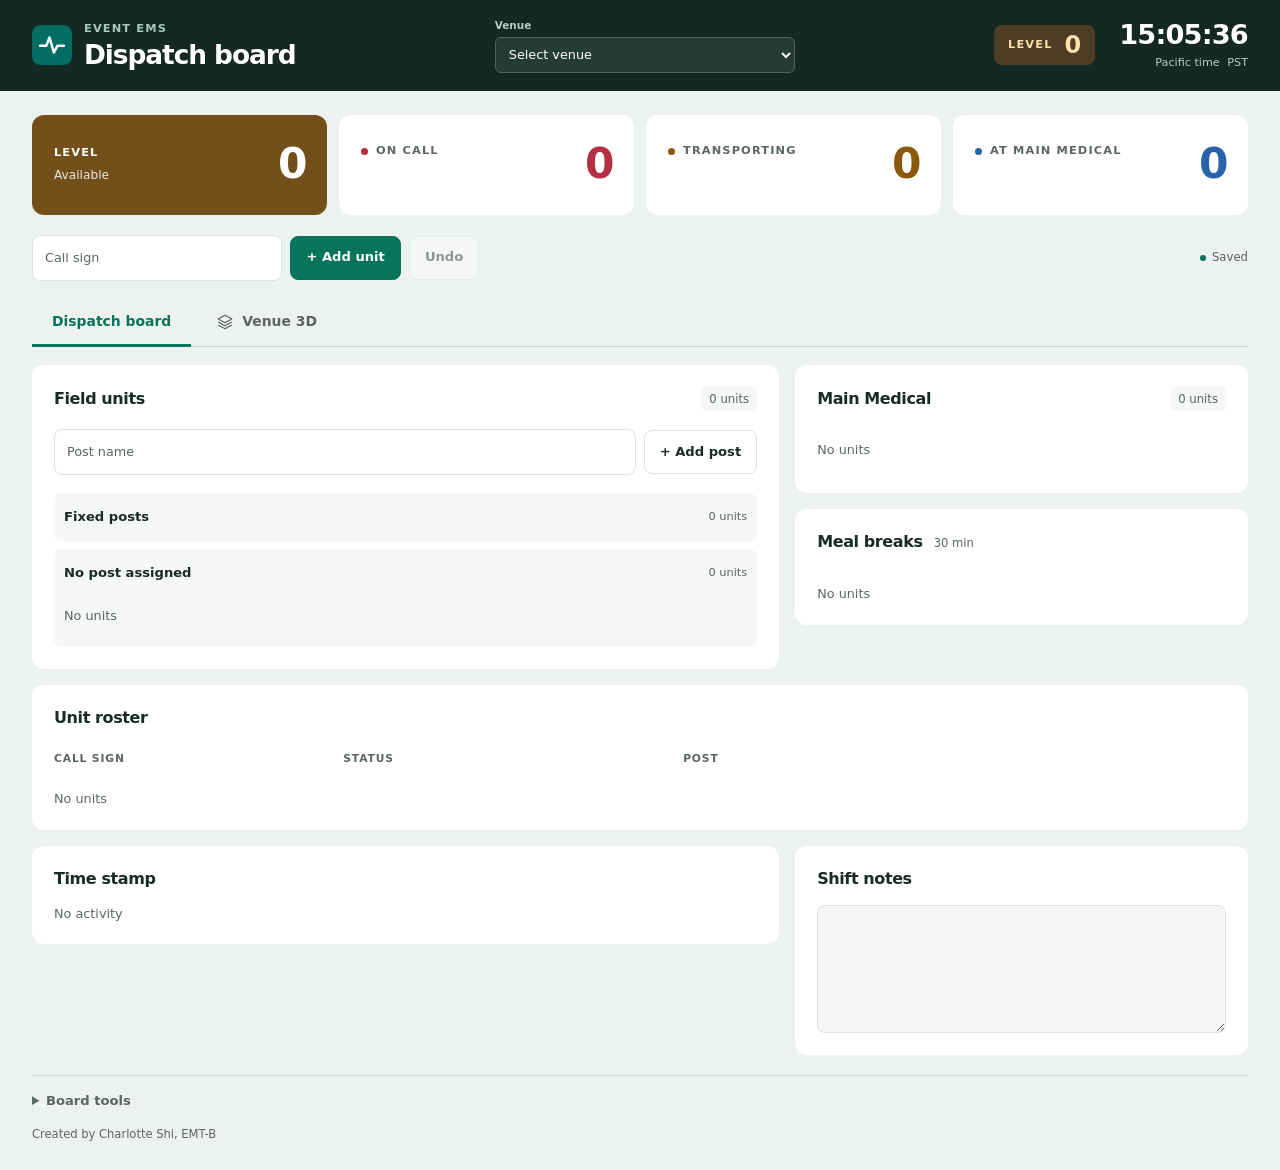
==== commit 4b555fb6: "Fixed crowded posting in map view" ====
--- a/Event_EMS_Dispatch_Board.html
+++ b/Event_EMS_Dispatch_Board.html
@@ -1586,6 +1586,10 @@
     const atPost = id => teams.filter(team => venuePostForTeam(team)?.id === id)
         .sort((a, b) => a.name.localeCompare(b.name, 'en', { numeric: true }));
     const rowHeight = 44;
+    const markerPadding = 10;
+    const edgeScale = Math.hypot(Math.cos(angle), .3 * Math.sin(angle));
+    // The normal floor already has room for a complete row along the Grove strip.
+    const baseFloorStretch = Math.max(0, (markerPadding * 2 * edgeScale / 48 - .3) * 220 / Math.cos(angle));
     const box = (x1, z1, x2, z2) => [[x1, z1], [x2, z1], [x2, z2], [x1, z2]];
     const outer = box(-270, -110, 270, 110);
     const shapesForLevel = level => {
@@ -1609,34 +1613,60 @@
     const packPost = shape => {
         const members = atPost(shape.id);
         const post = shape.id === 'clinic-zone' ? mainMedicalPost : venuePosts.find(post => post.id === shape.id);
-        const maxColumns = post.side === 'Basement' ? 5 : post.fixed ? 2 : post.roaming || post.side === 'Grove' ? 3 : 2;
-        const cols = Math.min(maxColumns, Math.max(1, Math.ceil(Math.sqrt(members.length))));
-        const rows = Math.max(1, Math.ceil(members.length / cols));
         const [minX, minZ] = shape.coords[0];
         const [maxX, maxZ] = shape.coords[2];
         const paddingX = Math.max(18, 12 * Math.hypot(Math.sin(angle), .3 * Math.cos(angle)) / .3);
-        const spacingX = (maxX - minX - paddingX * 2) / Math.max(1, cols - 1);
-        const stagger = cols > 1 && spacingX * Math.cos(angle) < 64 ? 20 : 0;
-        // Reserve depth for complete rows inside the destination, including its angled edges.
         const depth = maxZ - minZ;
-        const neededDepth = 32 + (rows - 1) * rowHeight + (cols - 1) * stagger;
-        const stretch = members.length > 1 ? Math.max(0, (neededDepth - depth * .3 * Math.cos(angle)) * 220 / depth) : 0;
-        const labelWidth = cols > 1 ? Math.max(36, Math.min(96, spacingX * Math.cos(angle) - 6)) : 96;
-        return { shape, members, post, cols, rows, minX, minZ, maxX, maxZ, spacingX, stagger, stretch, labelWidth, front: minZ >= 62 };
+        const usableWidth = maxX - minX - paddingX * 2;
+        const maxColumns = Math.min(Math.max(1, members.length), Math.max(1, Math.floor(usableWidth * Math.cos(angle) / 28) + 1));
+        let best;
+        // Try the available columns before requesting more space for the post.
+        for (let cols = 1; cols <= maxColumns; cols++) {
+            const rows = Math.max(1, Math.ceil(members.length / cols));
+            const spacingX = usableWidth / Math.max(1, cols - 1);
+            const stagger = cols > 1 && spacingX * Math.cos(angle) < 60 ? 20 : 0;
+            const offset = ((rows - 1) * rowHeight + (cols - 1) * stagger) / 2;
+            // Solve for the depth that keeps the outer balls inside the angled edges.
+            const a = depth / 2 * Math.cos(angle);
+            const b = depth / 2 * .3 * Math.sin(angle) ** 2 - offset * Math.cos(angle) - markerPadding * edgeScale;
+            const c = -offset * .3 * Math.sin(angle) ** 2;
+            const depthScale = (-b + Math.sqrt(b * b - 4 * a * c)) / (2 * a);
+            const stretch = Math.max(0, (depthScale - .3 * Math.cos(angle)) * 220);
+            const labelWidth = cols > 1 ? Math.max(36, Math.min(96, spacingX * Math.cos(angle) - 6)) : 96;
+            if (!best || stretch <= best.stretch + .001) best = { cols, rows, spacingX, stagger, stretch, labelWidth };
+        }
+        return { shape, members, post, minX, minZ, maxX, maxZ, ...best, front: minZ >= 62 };
+    };
+    const markerSpots = (packing, floorStretch, frontStretch) => {
+        const { shape, members, cols, rows, minX, minZ, maxX, maxZ, spacingX, stagger, front } = packing;
+        const depthScale = .3 * Math.cos(angle) + floorStretch / 220 + (front ? frontStretch / 48 : 0);
+        return members.map((team, slot) => {
+            if (members.length === 1) return [shape.x, shape.z];
+            const row = Math.floor(slot / cols);
+            const rowSize = Math.min(cols, members.length - row * cols);
+            const column = slot % cols - (rowSize - 1) / 2;
+            return [(minX + maxX) / 2 + column * spacingX,
+                (minZ + maxZ) / 2 + ((row - (rows - 1) / 2) * rowHeight + column * stagger) / depthScale];
+        });
     };
     let cursor = threeFloorView ? 4 : 12;
     const layout = floors.map(level => {
         const posts = shapesForLevel(level).map(packPost);
-        const roamingStretch = Math.max(0, Math.ceil(atPost(`venue-${level.id}-roaming`).length / 3) - 1) * rowHeight;
-        const roamingPadding = atPost(`venue-${level.id}-roaming`).length ? 28 + roamingStretch / 4 : 0;
-        const basementStretch = level.id === 'b' ? Math.max(0, Math.ceil(atPost('venue-b-basement').length / 5) - 1) * rowHeight : 0;
-        const floorStretch = Math.max(roamingStretch + roamingPadding, basementStretch, ...posts.filter(post => !post.front).map(post => post.stretch));
+        const floorStretch = Math.max(baseFloorStretch, ...posts.filter(post => !post.front).map(post => post.stretch));
         // A busy Grove strip grows at the front without stretching the entire auditorium.
-        const frontStretch = Math.max(0, ...posts.filter(post => post.front).map(post => (post.stretch - floorStretch) * (post.maxZ - post.minZ) / 220));
-        const band = Math.max((threeFloorView ? slabDepth * 2 + 24 : 154) + floorStretch + frontStretch,
+        const frontStretch = Math.max(0, ...posts.filter(post => post.front)
+            .map(post => post.stretch > floorStretch + .001 ? (post.stretch - floorStretch) * (post.maxZ - post.minZ) / 220 : 0));
+        const band = Math.max((threeFloorView ? slabDepth * 2 + 20 : 154) + floorStretch + frontStretch,
             (threeFloorView ? 90 : 110) + Math.max(0, ...posts.map(post => post.rows)) * rowHeight);
-        const item = { level, y: cursor + (threeFloorView ? slabDepth + 12 : 80), band, floorStretch, frontStretch, posts };
-        cursor += band;
+        let y = cursor + (threeFloorView ? slabDepth + 12 : 80);
+        const top = Math.min(Infinity, ...posts.flatMap(post => markerSpots(post, floorStretch, frontStretch)
+            .map(([x, z]) => y + (x * Math.sin(angle) + z * Math.cos(angle)) * .3
+                + floorStretch * (z + 110) / 220 + frontStretch * Math.max(0, (z - 62) / 48)
+                - (post.shape.id === 'clinic-zone' || post.shape.side === 'Pit' ? 49 : 28))));
+        const topPadding = Math.max(0, -top);
+        y += topPadding;
+        const item = { level, y, band, floorStretch, frontStretch, posts };
+        cursor += band + topPadding;
         return item;
     });
     const outsideMembers = atPost('venue-outside');
@@ -1708,19 +1738,11 @@
             drawing += `<g class="${cls}" data-venue-post="${shape.id}" data-venue-side="${shape.side}"><polygon points="${points(splitShape(shape.coords), y, 0, floorStretch, frontStretch)}" class="venue-zone-surface" tabindex="0" role="button" aria-label="${escapeHTML(post.name)}${post.fixed ? `, fixed post, ${escapeHTML(description)}` : ''}, ${members.length} units"/></g>`;
             return { ...packing, cx, cy };
         });
-        for (const { shape, members, cx, cy, post, cols, rows, minX, minZ, maxX, maxZ, spacingX, stagger, labelWidth, front } of zoneData) {
+        for (const packing of zoneData) {
+            const { shape, members, cx, cy, post, labelWidth } = packing;
             // Marker groups retain their destination for drag hit testing and keyboard moves.
             drawing += `<g class="venue-team-layer" data-venue-post="${shape.id}">`;
-            const positions = members.map((team, slot) => {
-                if (members.length === 1) return [cx, cy];
-                const row = Math.floor(slot / cols);
-                const rowSize = Math.min(cols, members.length - row * cols);
-                const column = slot % cols - (rowSize - 1) / 2;
-                const x = (minX + maxX) / 2 + column * spacingX;
-                const depthScale = .3 * Math.cos(angle) + floorStretch / 220 + (front ? frontStretch / 48 : 0);
-                const z = (minZ + maxZ) / 2 + ((row - (rows - 1) / 2) * rowHeight + column * stagger) / depthScale;
-                return floorPoint(x, z);
-            });
+            const positions = markerSpots(packing, floorStretch, frontStretch).map(([x, z]) => floorPoint(x, z));
             const above = shape.id === 'clinic-zone' || shape.side === 'Pit';
             const labelY = members.length ? (above ? Math.min(...positions.map(point => point[1])) - 37 : Math.max(...positions.map(point => point[1])) + 25)
                 : cy + (above ? -37 : 4);
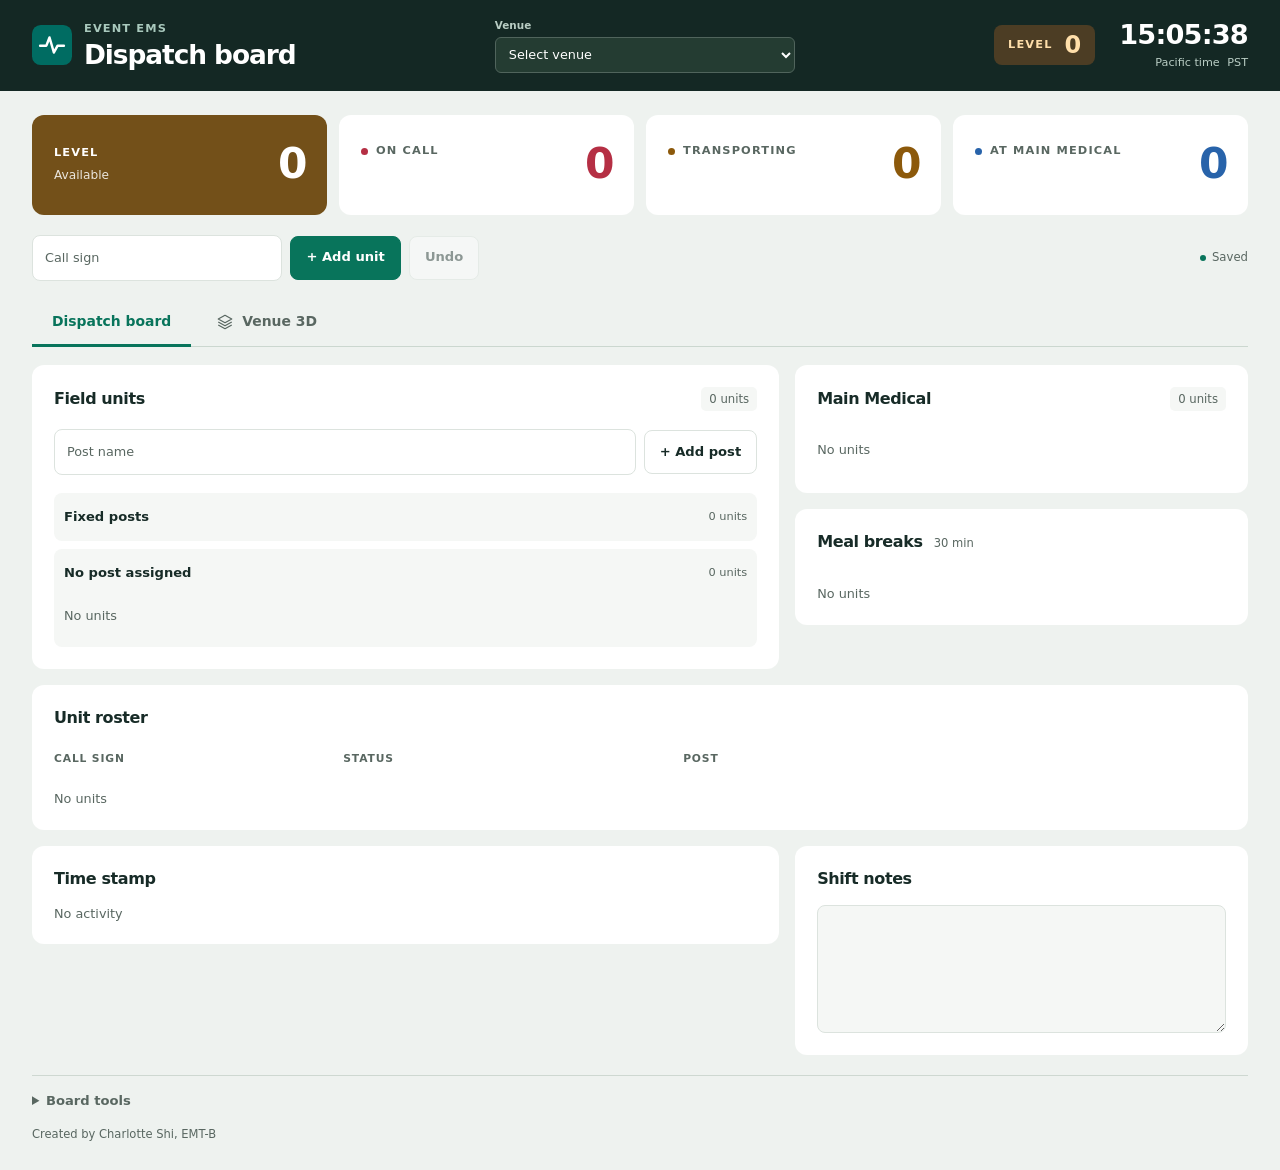
==== commit 4db01400: "Add files via upload" ====
--- a/Event_EMS_Dispatch_Board.html
+++ b/Event_EMS_Dispatch_Board.html
@@ -308,12 +308,14 @@
 .venue-unit-hit { fill: transparent; }
 .venue-ball-shadow { fill: #284f3830; pointer-events: none; }
 .venue-unit-ball { stroke: #fff; stroke-width: 1.5; }
-.venue-map-unit[data-fixed-post]:not([data-meal-break]) .venue-unit-ball { stroke: #87949c; stroke-width: 1.2; }
+.venue-fixed-pin { fill: #344e43; stroke: #fff; stroke-width: 2; paint-order: stroke; stroke-linejoin: round; pointer-events: none; }
 .venue-selection-ring { fill: none; stroke: var(--teal); stroke-width: 2px; opacity: 0; }
 .venue-map-unit.is-selected .venue-selection-ring, .venue-map-unit:focus-visible .venue-selection-ring, .venue-map-unit:hover .venue-selection-ring { opacity: 1; }
 .venue-map-unit:focus-visible { outline: 0; }
 .venue-marker-name { fill: #203c2c; font-family: system-ui, sans-serif; font-size: 16px; font-weight: 750; paint-order: stroke; stroke: #fff; stroke-width: 3px; stroke-linejoin: round; }
 .venue-map-unit[data-crowded] .venue-marker-name { font-size: 12px; }
+.venue-meal-countdown { fill: #526459; font-family: system-ui, sans-serif; font-size: 12px; font-weight: 700; font-variant-numeric: tabular-nums; paint-order: stroke; stroke: #fff; stroke-width: 3px; stroke-linejoin: round; }
+.venue-meal-countdown[data-overdue="true"] { fill: #a1273c; }
 .venue-map-footer { padding: 8px 12px; border-top: 1px solid #edf1ee; flex-shrink: 0; }
 .venue-legend { display: flex; flex-wrap: wrap; gap: 6px 12px; }
 .venue-legend span { display: inline-flex; align-items: center; gap: 5px; color: #79877d; font-size: .61rem; }
@@ -321,10 +323,16 @@
 .venue-legend [data-status="onscene"]::before { background: #ce405b; }
 .venue-legend [data-status="transporting"]::before { background: #b27a1e; }
 .venue-legend [data-status="atclinic"]::before { background: #3b81c9; }
-.venue-legend [data-status="fixed"]::before { width: 7px; height: 7px; background: #b8c0c4; border: 1px solid #87949c; }
+.venue-legend [data-status="fixed"]::before { content: none; }
+.venue-legend [data-status="fixed"] svg { fill: #344e43; flex-shrink: 0; }
 .venue-legend [data-status="meal"]::before { background: #87958c; }
-.venue-sidebar { display: flex; flex-direction: column; gap: 10px; min-width: 0; min-height: 0; height: 100%; overflow: hidden; }
-.venue-unit-panel, .venue-inspector { min-width: 0; padding: 14px; border: 1px solid #d4dfd8; border-radius: 10px; background: #fff; }
+.venue-sidebar { display: flex; flex-direction: column; gap: 10px; min-width: 0; min-height: 0; height: 100%; overflow: auto; }
+.venue-unit-panel, .venue-inspector, .venue-unassigned-panel { min-width: 0; padding: 14px; border: 1px solid #d4dfd8; border-radius: 10px; background: #fff; }
+.venue-unassigned-panel { display: flex; flex-direction: column; flex: 0 0 auto; min-height: 110px; max-height: 36%; }
+.venue-unassigned-panel .venue-sidebar-heading { margin-bottom: 3px; }
+.venue-unassigned-hint { color: var(--muted); font-size: .72rem; }
+.venue-unassigned-tray { min-height: 0; overflow-y: auto; overscroll-behavior: contain; }
+.venue-unassigned-tray > svg { display: block; width: 100%; height: auto; user-select: none; -webkit-user-select: none; }
 .venue-unit-panel { display: flex; flex-direction: column; flex: 1; min-height: 160px; overflow: hidden; }
 .venue-sidebar-heading { display: flex; align-items: center; justify-content: space-between; gap: 8px; margin-bottom: 10px; }
 .venue-sidebar h3 { font-size: .9rem; font-weight: 700; overflow-wrap: anywhere; }
@@ -335,11 +343,8 @@
 .venue-unit[data-status="onscene"] { --unit-line: #ce405b; }
 .venue-unit[data-status="transporting"] { --unit-line: #b27a1e; }
 .venue-unit[data-status="atclinic"] { --unit-line: #3b81c9; }
-.venue-unit[data-fixed-post] { --unit-line: #aab8ae; background: #fff; }
-.venue-unit[data-fixed-post]:not([data-meal-break]) .venue-unit-state { color: #5f7064; }
 .venue-unit[data-meal-break] { --unit-line: #87958c; background: #f1f4f2; }
 .venue-unit[aria-pressed="true"] { border-color: #168064; background: #f0f8f3; }
-.venue-unit[data-fixed-post][aria-pressed="true"] { background: #fff; }
 .venue-unit[data-meal-break][aria-pressed="true"] { background: #e9edeb; }
 .venue-unit:hover { border-color: var(--unit-line); }
 .venue-unit.dragging { opacity: .4; }
@@ -378,6 +383,8 @@
     .venue-map-card { height: max(320px, calc(100dvh - 322px)); }
     .venue-team-picker { display: block; width: 140px; }
     .venue-sidebar { display: grid; grid-template-columns: minmax(0, 1fr) minmax(0, 1fr); height: auto; overflow: visible; }
+    .venue-unassigned-panel { max-height: 250px; }
+    .venue-sidebar:has(.venue-unassigned-panel:not([hidden])) .venue-inspector { grid-column: 1 / -1; }
     .venue-unit-panel { height: 250px; }
     .venue-inspector { max-height: none; align-self: start; }
 }
@@ -408,6 +415,50 @@
 }
 @media (max-width: 600px) {
     .field-locations { grid-template-columns: minmax(0, 1fr); }
+}
+
+.dispatch-mode-controls { display: flex; align-items: center; flex-shrink: 0; gap: 12px; }
+.dispatch-mode-status { display: flex; align-items: center; gap: 12px; }
+.dispatch-mode-level { display: flex; align-items: center; gap: 8px; border-radius: 6px; padding: 8px 10px; background: #e2f3e9; color: #145c3e; font-size: .875rem; }
+.dispatch-mode-level[data-empty="true"] { background: #fbefda; color: #805008; }
+.dispatch-mode-level strong { font-size: 1.1rem; font-variant-numeric: tabular-nums; }
+.dispatch-mode-time { display: flex; align-items: baseline; gap: 5px; font-size: .875rem; font-variant-numeric: tabular-nums; white-space: nowrap; }
+.dispatch-mode-time span, .dispatch-mode-hint { color: var(--muted); font-size: .75rem; }
+.dispatch-mode-save { display: none; }
+body.is-dispatch-mode { overflow: hidden; }
+.is-dispatch-mode :is(.masthead, .overview, .action-bar, .view-tabs, .team-roster, .activity-layout, .board-tools, .app-footer) { display: none; }
+.is-dispatch-mode main.wrap { width: 100%; max-width: none; height: 100vh; height: 100dvh; padding: 8px; }
+.is-dispatch-mode :is(#venue-panel, #venue-content) { display: flex; flex-direction: column; height: 100%; min-height: 0; }
+.is-dispatch-mode .venue-heading { flex-shrink: 0; min-height: 44px; margin-bottom: 8px; }
+.is-dispatch-mode .venue-heading h2 { overflow: hidden; white-space: nowrap; text-overflow: ellipsis; }
+.is-dispatch-mode .venue-layout { display: grid; grid-template-columns: minmax(0, 1fr) clamp(230px, 24vw, 320px); flex: 1; min-height: 0; height: auto; max-height: none; }
+.is-dispatch-mode .venue-map-card { height: 100%; min-height: 0; }
+.is-dispatch-mode .venue-sidebar { display: flex; flex-direction: column; min-height: 0; height: 100%; overflow: auto; }
+.is-dispatch-mode .venue-unit-panel { height: auto; min-height: 210px; }
+.is-dispatch-mode .venue-inspector { max-height: 65%; align-self: stretch; }
+.is-dispatch-mode .venue-unassigned-panel { max-height: 36%; }
+.is-dispatch-mode .pit-side-control { display: none; }
+.is-dispatch-mode .venue-sidebar h3 { font-size: 1rem; }
+.is-dispatch-mode :is(.venue-search, .venue-filter, .venue-inspector .status-select, .venue-inspector .location-select) { min-height: 40px; font-size: .875rem; }
+.is-dispatch-mode .venue-unit-name { font-size: .9rem; }
+.is-dispatch-mode :is(.venue-unit-state, .venue-unit-post, .venue-legend span) { font-size: .75rem; }
+.is-dispatch-mode .dispatch-mode-save[data-error="true"] { display: block; flex-shrink: 0; margin-bottom: 8px; padding: 8px 12px; border-radius: 6px; background: #fce8ec; color: #a1273c; font-size: .875rem; }
+@media (max-width: 1100px) {
+    .dispatch-mode-hint { display: none; }
+}
+@media (max-width: 700px) {
+    .venue-heading { flex-wrap: wrap; }
+    .dispatch-mode-controls { width: 100%; justify-content: flex-end; }
+    .is-dispatch-mode .venue-heading h2 { display: none; }
+    .is-dispatch-mode .dispatch-mode-controls { justify-content: space-between; gap: 8px; }
+    .is-dispatch-mode .dispatch-mode-status { gap: 8px; }
+    .is-dispatch-mode .venue-layout { grid-template-columns: minmax(0, 1fr); grid-template-rows: minmax(0, 1fr) minmax(150px, 34%); gap: 8px; }
+    .is-dispatch-mode .venue-sidebar { min-height: 0; }
+    .is-dispatch-mode .venue-inspector { max-height: none; }
+    .dispatch-mode-controls .secondary-btn { padding-inline: 10px; }
+}
+@media (max-width: 420px) {
+    .dispatch-mode-time { display: none; }
 }
     </style>
 </head>
@@ -505,7 +556,17 @@
             <div id="venue-content" hidden>
             <div class="venue-heading">
                 <h2>Bill Graham Civic Auditorium</h2>
+                <div class="dispatch-mode-controls">
+                    <div id="dispatch-mode-status" class="dispatch-mode-status" hidden>
+                        <div class="level-meter dispatch-mode-level" data-empty="true" role="status" aria-atomic="true"><span>Level</span><strong data-level-value>0</strong><span class="sr-only">units available for dispatch</span></div>
+                        <div class="dispatch-mode-time" aria-label="Current Pacific time"><time id="dispatch-mode-clock">00:00:00</time><span id="dispatch-mode-zone">PT</span></div>
+                        <button type="button" id="dispatch-mode-undo" class="secondary-btn" disabled title="Undo last change (Ctrl/Cmd+Z)">Undo</button>
+                        <span class="dispatch-mode-hint">Esc to exit</span>
+                    </div>
+                    <button type="button" id="dispatch-mode-toggle" class="secondary-btn" aria-pressed="false" aria-controls="venue-content">Full-screen dispatch</button>
+                </div>
             </div>
+            <p id="dispatch-mode-save" class="dispatch-mode-save" role="status" data-error="false">Saved</p>
             <div class="venue-layout">
                 <div class="venue-map-card">
                     <div class="venue-map-toolbar">
@@ -529,10 +590,15 @@
                     </div>
                     <div id="venue-canvas" class="venue-canvas"></div>
                     <div class="venue-map-footer">
-                        <div class="venue-legend" aria-label="Unit markers"><span data-status="roaming">Roaming</span><span data-status="onscene">On call</span><span data-status="transporting">Transporting</span><span data-status="atclinic">At Main Medical</span><span data-status="fixed">Fixed post</span><span data-status="meal">Meal break</span></div>
+                        <div class="venue-legend" aria-label="Unit markers"><span data-status="roaming">Roaming</span><span data-status="onscene">On call</span><span data-status="transporting">Transporting</span><span data-status="atclinic">At Main Medical</span><span data-status="fixed"><svg viewBox="-7 -7 14 18" width="12" height="15" aria-hidden="true"><path d="M-4-5H4L2-1L5 2V3H1V8H-1V3H-5V2L-2-1Z"/></svg>Fixed post</span><span data-status="meal">Meal break</span></div>
                     </div>
                 </div>
                 <aside class="venue-sidebar" aria-label="Move venue units">
+                    <section id="venue-unassigned-panel" class="venue-unassigned-panel" aria-labelledby="venue-unassigned-title" hidden>
+                        <div class="venue-sidebar-heading"><h3 id="venue-unassigned-title">Unassigned on map</h3><span id="venue-unassigned-count" class="team-count">0</span></div>
+                        <p class="venue-unassigned-hint">Drag a ball to a post.</p>
+                        <div id="venue-unassigned-tray" class="venue-unassigned-tray" role="group" aria-label="Unassigned units"></div>
+                    </section>
                     <section class="venue-unit-panel">
                         <div class="venue-sidebar-heading"><h3>Units</h3><span id="venue-unit-count" class="team-count">0 placed</span></div>
                         <label class="sr-only" for="venue-search">Find a unit</label>
@@ -645,6 +711,10 @@
 let additionalVenueLocations = [];
 const mainMedicalPost = { id: 'clinic-zone', name: 'Main Medical · 4th floor · Polk', level: '4', side: 'Polk' };
 let activeView = 'dispatch';
+let dispatchModeActive = false;
+let dispatchModeFullscreenOwned = false;
+let dispatchModeFullscreenPending = false;
+let dispatchModeScroll = null;
 let selectedVenueTeam = null;
 let callActionTeam = null;
 let callActionView = 'dispatch';
@@ -815,14 +885,18 @@
 
 function validLocation(id) { return fieldLocations().some(location => location.id === id); }
 function saveBoard() {
-    const indicator = document.getElementById('save-indicator');
+    let error = false;
+    let message = 'Saved';
     try {
         localStorage.setItem(storageKey, serializeBoard());
-        indicator.dataset.error = 'false';
-        indicator.textContent = 'Saved';
     } catch {
-        indicator.dataset.error = 'true';
-        indicator.textContent = 'Changes could not be saved. Download a backup before closing.';
+        error = true;
+        message = 'Changes could not be saved. Download a backup before closing.';
+    }
+    for (const id of ['save-indicator', 'dispatch-mode-save']) {
+        const indicator = document.getElementById(id);
+        indicator.dataset.error = String(error);
+        indicator.textContent = message;
     }
 }
 function newId(prefix) { return prefix + Date.now().toString(36) + '_' + Math.random().toString(36).slice(2, 9); }
@@ -854,7 +928,10 @@
     undoHistory.push({ snapshot, log: handoffLog, logLength: handoffLog.length });
     if (undoHistory.length > 100) undoHistory.shift();
     notesCheckpoint = null;
-    document.getElementById('undo-button').disabled = false;
+    updateUndoControls();
+}
+function updateUndoControls() {
+    for (const id of ['undo-button', 'dispatch-mode-undo']) document.getElementById(id).disabled = undoHistory.length === 0;
 }
 function undoChange() {
     if (!undoHistory.length) return;
@@ -1007,13 +1084,25 @@
     }).join('');
 }
 
+function mealBreakTiming(deadline, now = Date.now()) {
+    const remaining = deadline - now;
+    const seconds = remaining > 0 ? Math.ceil(remaining / 1000) : Math.floor(-remaining / 1000);
+    const timer = `${Math.floor(seconds / 60)}:${String(seconds % 60).padStart(2, '0')}`;
+    return { overdue: remaining <= 0, timer, description: remaining > 0 ? `${timer} left` : `Overdue · ${timer}` };
+}
+
 function updateMealBreakTimers(now) {
     document.querySelectorAll('.meal-break-row[data-deadline]').forEach(row => {
-        const remaining = Number(row.dataset.deadline) - now;
-        const seconds = remaining > 0 ? Math.ceil(remaining / 1000) : Math.floor(-remaining / 1000);
-        const timer = `${Math.floor(seconds / 60)}:${String(seconds % 60).padStart(2, '0')}`;
-        row.dataset.overdue = String(remaining <= 0);
-        row.querySelector('.meal-break-time').textContent = remaining > 0 ? `${timer} left` : `Overdue · ${timer}`;
+        const timing = mealBreakTiming(Number(row.dataset.deadline), now);
+        row.dataset.overdue = String(timing.overdue);
+        row.querySelector('.meal-break-time').textContent = timing.description;
+    });
+    // Ticking must not replace a focused or dragged marker.
+    document.querySelectorAll('.venue-meal-countdown[data-deadline]').forEach(timer => {
+        const timing = mealBreakTiming(Number(timer.dataset.deadline), now);
+        timer.dataset.overdue = String(timing.overdue);
+        timer.textContent = `${timing.overdue ? '+' : ''}${timing.timer}`;
+        timer.setAttribute('aria-label', `Meal break: ${timing.description}`);
     });
 }
 
@@ -1253,7 +1342,7 @@
     }
     document.getElementById('field-count').textContent = `${fieldCount} unit${fieldCount !== 1 ? 's' : ''}`;
     document.getElementById('clinic-count').textContent = `${clinicCount} unit${clinicCount !== 1 ? 's' : ''}`;
-    document.getElementById('undo-button').disabled = undoHistory.length === 0;
+    updateUndoControls();
 }
 function refresh() { hideCallActions(); renderBoard(); renderVenue(); saveBoard(); }
 function addTeam() {
@@ -1466,7 +1555,77 @@
     return standard + (assigned ? `<optgroup label="Current post">${option(assigned)}</optgroup>` : '');
 }
 
+function setDispatchMode(active, restoreFocus = true) {
+    dispatchModeActive = active;
+    document.body.classList[active ? 'add' : 'remove']('is-dispatch-mode');
+    document.getElementById('dispatch-mode-status').hidden = !active;
+    const button = document.getElementById('dispatch-mode-toggle');
+    button.setAttribute('aria-pressed', String(active));
+    button.textContent = active ? 'Exit full-screen' : 'Full-screen dispatch';
+    if (!active) {
+        hideCallActions();
+        finishVenueDrag();
+        if (dispatchModeScroll) window.scrollTo?.({ left: dispatchModeScroll.x, top: dispatchModeScroll.y, behavior: 'instant' });
+        dispatchModeScroll = null;
+        if (restoreFocus && activeView === 'venue' && selectedVenue === 'bill-graham') button.focus({ preventScroll: true });
+    }
+}
+
+async function releaseDispatchFullscreen() {
+    // Leave only a fullscreen session opened by this feature.
+    if (!dispatchModeFullscreenOwned || document.fullscreenElement !== document.documentElement || typeof document.exitFullscreen !== 'function') return;
+    try {
+        await document.exitFullscreen();
+    } catch {
+        dispatchModeFullscreenOwned = false;
+    }
+    if (!document.fullscreenElement) dispatchModeFullscreenOwned = false;
+}
+
+async function enterDispatchMode() {
+    if (dispatchModeActive || selectedVenue !== 'bill-graham' || activeView !== 'venue') return;
+    dispatchModeScroll = { x: window.scrollX || 0, y: window.scrollY || 0 };
+    hideCallActions();
+    finishVenueDrag();
+    setDispatchMode(true);
+    venueMessage('Full-screen dispatch mode. Press Escape or choose Exit full-screen to return.');
+    const page = document.documentElement;
+    if (dispatchModeFullscreenPending || document.fullscreenElement || typeof page?.requestFullscreen !== 'function') return;
+    dispatchModeFullscreenPending = true;
+    dispatchModeFullscreenOwned = true;
+    try {
+        await page.requestFullscreen();
+    } catch {
+        // The same focused layout fills the browser window when native fullscreen is unavailable.
+        dispatchModeFullscreenOwned = false;
+    } finally {
+        dispatchModeFullscreenPending = false;
+    }
+    // The exit button can be used while the browser is still entering fullscreen.
+    if (!dispatchModeActive) await releaseDispatchFullscreen();
+}
+
+async function exitDispatchMode(restoreFocus = true) {
+    if (dispatchModeActive) setDispatchMode(false, restoreFocus);
+    await releaseDispatchFullscreen();
+}
+
+function initializeDispatchMode() {
+    document.getElementById('dispatch-mode-toggle').addEventListener('click', () => {
+        if (dispatchModeActive) exitDispatchMode();
+        else enterDispatchMode();
+    });
+    document.getElementById('dispatch-mode-undo').addEventListener('click', undoChange);
+    document.addEventListener('fullscreenchange', () => {
+        if (!document.fullscreenElement && dispatchModeFullscreenOwned) {
+            dispatchModeFullscreenOwned = false;
+            if (dispatchModeActive) setDispatchMode(false);
+        }
+    });
+}
+
 function setView(view, focus = false) {
+    if (view !== 'venue' && dispatchModeActive) exitDispatchMode(false);
     hideCallActions();
     activeView = view;
     document.body.classList[view === 'venue' ? 'add' : 'remove']('is-venue-view');
@@ -1520,7 +1679,13 @@
     const billGraham = selectedVenue === 'bill-graham';
     document.getElementById('venue-content').hidden = !billGraham;
     document.getElementById('venue-no-view').hidden = billGraham;
-    if (!billGraham) { document.getElementById('venue-canvas').replaceChildren(); return; }
+    if (!billGraham) {
+        if (dispatchModeActive) exitDispatchMode(false);
+        document.getElementById('venue-canvas').replaceChildren();
+        document.getElementById('venue-unassigned-tray').replaceChildren();
+        document.getElementById('venue-unassigned-panel').hidden = true;
+        return;
+    }
     if (!teams.some(team => team.id === selectedVenueTeam)) selectedVenueTeam = null;
     const placed = teams.filter(team => venuePostForTeam(team)).length;
     document.getElementById('venue-unit-count').textContent = `${placed}/${teams.length} placed`;
@@ -1570,6 +1735,55 @@
     document.getElementById('venue-selected-break').textContent = isOnMealBreak(team)
         ? `On meal break · Return ETA ${pacificFormatter.format(team.mealBreak.startedAt + mealBreakDuration)}`
         : team.mealBreak ? `Meal break completed · ${pacificFormatter.format(team.mealBreak.returnedAt)}` : '';
+}
+
+function venueBallGradients(prefix) {
+    const colors = {
+        roaming: ['#b5efd1', '#278159', '#145c3e'], onscene: ['#ffbfc9', '#ce405b', '#96273e'],
+        transporting: ['#ffe1a8', '#b27a1e', '#805008'], atclinic: ['#b6dcff', '#3b81c9', '#245993'],
+        meal: ['#e0e6e2', '#87958c', '#5c6a61']
+    };
+    return Object.entries(colors).map(([status, stops]) => `<radialGradient id="${prefix}-${status}" cx="32%" cy="25%" r="75%"><stop offset="0" stop-color="${stops[0]}"/><stop offset=".55" stop-color="${stops[1]}"/><stop offset="1" stop-color="${stops[2]}"/></radialGradient>`).join('');
+}
+
+function venueTeamMarker(team, post, x, markerY, labelWidth = 0, gradientPrefix = 'venue-ball') {
+    const limit = labelWidth ? 10 : 14;
+    const label = team.name.length > limit ? `${team.name.slice(0, limit - 1)}…` : team.name;
+    const fitLabel = labelWidth && label.length * 8 > labelWidth ? ` textLength="${labelWidth}" lengthAdjust="spacingAndGlyphs"` : '';
+    const onBreak = isOnMealBreak(team);
+    const fixed = isFixedPost(team);
+    const status = onBreak ? 'meal' : team.status;
+    let countdown = '';
+    if (onBreak) {
+        const deadline = team.mealBreak.startedAt + mealBreakDuration;
+        const timing = mealBreakTiming(deadline);
+        const fitTimer = labelWidth && (timing.timer.length + 1) * 8 > labelWidth ? ` textLength="${labelWidth}" lengthAdjust="spacingAndGlyphs"` : '';
+        countdown = `<text x="${x}" y="${markerY - 16}" text-anchor="middle" class="venue-meal-countdown" data-deadline="${deadline}" data-overdue="${timing.overdue}" role="timer" aria-live="off" aria-label="Meal break: ${timing.description}"${fitTimer}>${timing.overdue ? '+' : ''}${timing.timer}</text>`;
+    }
+    const pin = fixed ? `<path class="venue-fixed-pin" d="M-4-5H4L2-1L5 2V3H1V8H-1V3H-5V2L-2-1Z" transform="translate(${x + 11} ${markerY - 8})" aria-hidden="true"/>` : '';
+    return `<g class="venue-map-unit${team.id === selectedVenueTeam ? ' is-selected' : ''}" data-map-team="${team.id}" data-status="${team.status}"${labelWidth ? ' data-crowded="true"' : ''}${fixed ? ' data-fixed-post="true"' : ''}${onBreak ? ' data-meal-break="true"' : ''}${team.status === 'onscene' ? ' aria-haspopup="dialog" aria-expanded="false"' : ''} role="button" tabindex="0" aria-label="Change status for ${escapeHTML(team.name)}, ${escapeHTML(post.name)}, ${statusNames[team.status]}${fixed ? ', fixed post' : ''}${onBreak ? ', on meal break' : ''}">
+        <title>${escapeHTML(team.name)} · ${escapeHTML(post.name)} · ${statusNames[team.status]}${fixed ? ' · Fixed post' : ''}${onBreak ? ' · On meal break' : ''}</title>
+        <circle class="venue-unit-hit" cx="${x}" cy="${markerY - 5}" r="23"/>
+        <ellipse class="venue-ball-shadow" cx="${x + 1}" cy="${markerY + 9}" rx="8" ry="2.5"/>
+        <circle class="venue-selection-ring" cx="${x}" cy="${markerY}" r="13"/>
+        <circle class="venue-unit-ball" cx="${x}" cy="${markerY}" r="8" fill="url(#${gradientPrefix}-${status})"/>
+        ${pin}
+        <text x="${x}" y="${markerY - (onBreak ? 32 : 16)}" text-anchor="middle" class="venue-marker-name"${fitLabel}>${escapeHTML(label)}</text>
+        ${countdown}
+    </g>`;
+}
+
+function renderUnassignedVenueTeams() {
+    const unassigned = teams.filter(team => !venuePostForTeam(team))
+        .sort((a, b) => a.name.localeCompare(b.name, 'en', { numeric: true, sensitivity: 'base' }));
+    const panel = document.getElementById('venue-unassigned-panel');
+    const tray = document.getElementById('venue-unassigned-tray');
+    panel.hidden = unassigned.length === 0;
+    document.getElementById('venue-unassigned-count').textContent = String(unassigned.length);
+    if (!unassigned.length) { tray.replaceChildren(); return; }
+    // The independent side tray never changes the venue map's drawing dimensions.
+    const height = Math.ceil(unassigned.length / 2) * 76;
+    tray.innerHTML = `<svg xmlns="http://www.w3.org/2000/svg" viewBox="0 0 224 ${height}" width="224" height="${height}" role="group" aria-label="Units awaiting a map post"><defs>${venueBallGradients('venue-unassigned-ball')}</defs>${unassigned.map((team, slot) => venueTeamMarker(team, { name: teamLocationName(team) }, 56 + slot % 2 * 112, 54 + Math.floor(slot / 2) * 76, 96, 'venue-unassigned-ball')).join('')}</svg>`;
 }
 
 function renderVenueMap() {
@@ -1612,20 +1826,22 @@
     };
     const packPost = shape => {
         const members = atPost(shape.id);
+        const markerRowHeight = members.some(isOnMealBreak) ? 60 : rowHeight;
         const post = shape.id === 'clinic-zone' ? mainMedicalPost : venuePosts.find(post => post.id === shape.id);
         const [minX, minZ] = shape.coords[0];
         const [maxX, maxZ] = shape.coords[2];
         const paddingX = Math.max(18, 12 * Math.hypot(Math.sin(angle), .3 * Math.cos(angle)) / .3);
         const depth = maxZ - minZ;
         const usableWidth = maxX - minX - paddingX * 2;
-        const maxColumns = Math.min(Math.max(1, members.length), Math.max(1, Math.floor(usableWidth * Math.cos(angle) / 28) + 1));
+        const minSpacing = members.some(isOnMealBreak) ? 40 : 28;
+        const maxColumns = Math.min(Math.max(1, members.length), Math.max(1, Math.floor(usableWidth * Math.cos(angle) / minSpacing) + 1));
         let best;
         // Try the available columns before requesting more space for the post.
         for (let cols = 1; cols <= maxColumns; cols++) {
             const rows = Math.max(1, Math.ceil(members.length / cols));
             const spacingX = usableWidth / Math.max(1, cols - 1);
-            const stagger = cols > 1 && spacingX * Math.cos(angle) < 60 ? 20 : 0;
-            const offset = ((rows - 1) * rowHeight + (cols - 1) * stagger) / 2;
+            const stagger = cols > 1 && spacingX * Math.cos(angle) < 60 ? (markerRowHeight > rowHeight ? 36 : 20) : 0;
+            const offset = ((rows - 1) * markerRowHeight + (cols - 1) * stagger) / 2;
             // Solve for the depth that keeps the outer balls inside the angled edges.
             const a = depth / 2 * Math.cos(angle);
             const b = depth / 2 * .3 * Math.sin(angle) ** 2 - offset * Math.cos(angle) - markerPadding * edgeScale;
@@ -1635,10 +1851,10 @@
             const labelWidth = cols > 1 ? Math.max(36, Math.min(96, spacingX * Math.cos(angle) - 6)) : 96;
             if (!best || stretch <= best.stretch + .001) best = { cols, rows, spacingX, stagger, stretch, labelWidth };
         }
-        return { shape, members, post, minX, minZ, maxX, maxZ, ...best, front: minZ >= 62 };
+        return { shape, members, post, minX, minZ, maxX, maxZ, ...best, rowHeight: markerRowHeight, front: minZ >= 62 };
     };
     const markerSpots = (packing, floorStretch, frontStretch) => {
-        const { shape, members, cols, rows, minX, minZ, maxX, maxZ, spacingX, stagger, front } = packing;
+        const { shape, members, cols, rows, minX, minZ, maxX, maxZ, spacingX, stagger, front, rowHeight } = packing;
         const depthScale = .3 * Math.cos(angle) + floorStretch / 220 + (front ? frontStretch / 48 : 0);
         return members.map((team, slot) => {
             if (members.length === 1) return [shape.x, shape.z];
@@ -1657,12 +1873,13 @@
         const frontStretch = Math.max(0, ...posts.filter(post => post.front)
             .map(post => post.stretch > floorStretch + .001 ? (post.stretch - floorStretch) * (post.maxZ - post.minZ) / 220 : 0));
         const band = Math.max((threeFloorView ? slabDepth * 2 + 20 : 154) + floorStretch + frontStretch,
-            (threeFloorView ? 90 : 110) + Math.max(0, ...posts.map(post => post.rows)) * rowHeight);
+            (threeFloorView ? 90 : 110) + Math.max(0, ...posts.map(post => post.rows * post.rowHeight)));
         let y = cursor + (threeFloorView ? slabDepth + 12 : 80);
         const top = Math.min(Infinity, ...posts.flatMap(post => markerSpots(post, floorStretch, frontStretch)
             .map(([x, z]) => y + (x * Math.sin(angle) + z * Math.cos(angle)) * .3
                 + floorStretch * (z + 110) / 220 + frontStretch * Math.max(0, (z - 62) / 48)
-                - (post.shape.id === 'clinic-zone' || post.shape.side === 'Pit' ? 49 : 28))));
+                - (post.shape.id === 'clinic-zone' || post.shape.side === 'Pit' ? 49 : 28)
+                - (post.members.some(isOnMealBreak) ? 16 : 0))));
         const topPadding = Math.max(0, -top);
         y += topPadding;
         const item = { level, y, band, floorStretch, frontStretch, posts };
@@ -1670,13 +1887,14 @@
         return item;
     });
     const outsideMembers = atPost('venue-outside');
+    const outsideRowHeight = outsideMembers.some(isOnMealBreak) ? 60 : rowHeight;
     const outsideVisible = additionalVenueLocations.includes('outside');
     const outsideColumns = Math.min(3, Math.max(1, outsideMembers.length));
     const outsideY = cursor + 10;
     const outsideRows = Math.max(1, Math.ceil(outsideMembers.length / outsideColumns));
     const outsideRx = 170;
     const outsideHalfWidth = (outsideColumns - 1) * 44 + 24;
-    const outsideRy = Math.max(48, Math.ceil(((outsideRows - 1) * rowHeight / 2 + 30)
+    const outsideRy = Math.max(48, Math.ceil(((outsideRows - 1) * outsideRowHeight / 2 + 30)
         / Math.sqrt(1 - (outsideHalfWidth / outsideRx) ** 2)));
     const outsideCenterY = outsideY + outsideRy;
     const height = Math.max(focused ? 240 : 0, outsideVisible ? outsideY + outsideRy * 2 + 20 : cursor + 12);
@@ -1686,19 +1904,7 @@
         point[1] += stretch * (z + 110) / 220 + frontStretch * Math.max(0, (z - 62) / 48);
         return point.map(n => n.toFixed(1)).join(',');
     }).join(' ');
-    const ballColors = {
-        roaming: ['#b5efd1', '#278159', '#145c3e'], onscene: ['#ffbfc9', '#ce405b', '#96273e'],
-        transporting: ['#ffe1a8', '#b27a1e', '#805008'], atclinic: ['#b6dcff', '#3b81c9', '#245993'],
-        meal: ['#e0e6e2', '#87958c', '#5c6a61'], fixed: ['#eceff0', '#b8c0c4', '#909ba1']
-    };
-    const gradients = Object.entries(ballColors).map(([status, colors]) => `<radialGradient id="venue-ball-${status}" cx="32%" cy="25%" r="75%"><stop offset="0" stop-color="${colors[0]}"/><stop offset=".55" stop-color="${colors[1]}"/><stop offset="1" stop-color="${colors[2]}"/></radialGradient>`).join('');
-    const teamMarker = (team, post, x, markerY, labelWidth = 0) => {
-        const limit = labelWidth ? 10 : 14;
-        const label = team.name.length > limit ? `${team.name.slice(0, limit - 1)}…` : team.name;
-        const fitLabel = labelWidth && label.length * 8 > labelWidth ? ` textLength="${labelWidth}" lengthAdjust="spacingAndGlyphs"` : '';
-        const status = isOnMealBreak(team) ? 'meal' : isFixedPost(team) ? 'fixed' : team.status;
-        return `<g class="venue-map-unit${team.id === selectedVenueTeam ? ' is-selected' : ''}" data-map-team="${team.id}" data-status="${team.status}"${labelWidth ? ' data-crowded="true"' : ''}${isFixedPost(team) ? ' data-fixed-post="true"' : ''}${isOnMealBreak(team) ? ' data-meal-break="true"' : ''}${team.status === 'onscene' ? ' aria-haspopup="dialog" aria-expanded="false"' : ''} role="button" tabindex="0" aria-label="Change status for ${escapeHTML(team.name)}, ${escapeHTML(post.name)}, ${statusNames[team.status]}${isOnMealBreak(team) ? ', on meal break' : ''}"><title>${escapeHTML(team.name)} · ${escapeHTML(post.name)} · ${statusNames[team.status]}${isFixedPost(team) ? ' · Fixed post' : ''}${isOnMealBreak(team) ? ' · On meal break' : ''}</title><circle class="venue-unit-hit" cx="${x}" cy="${markerY - 5}" r="23"/><ellipse class="venue-ball-shadow" cx="${x + 1}" cy="${markerY + 9}" rx="8" ry="2.5"/><circle class="venue-selection-ring" cx="${x}" cy="${markerY}" r="13"/><circle class="venue-unit-ball" cx="${x}" cy="${markerY}" r="8" fill="url(#venue-ball-${status})"/><text x="${x}" y="${markerY - 16}" text-anchor="middle" class="venue-marker-name"${fitLabel}>${escapeHTML(label)}</text></g>`;
-    };
+    const gradients = venueBallGradients('venue-ball');
     let drawing = `<svg xmlns="http://www.w3.org/2000/svg" viewBox="0 0 ${mapWidth} ${height}" role="group" aria-labelledby="venue-svg-title"><title id="venue-svg-title">Bill Graham Civic Auditorium · ${focused ? floors[0].name : '3D view'}</title><defs>${gradients}</defs>`;
     for (const { level, y, floorStretch, frontStretch, posts } of [...layout].reverse()) {
         const count = teams.filter(team => venuePostForTeam(team)?.level === level.id).length;
@@ -1744,11 +1950,11 @@
             drawing += `<g class="venue-team-layer" data-venue-post="${shape.id}">`;
             const positions = markerSpots(packing, floorStretch, frontStretch).map(([x, z]) => floorPoint(x, z));
             const above = shape.id === 'clinic-zone' || shape.side === 'Pit';
-            const labelY = members.length ? (above ? Math.min(...positions.map(point => point[1])) - 37 : Math.max(...positions.map(point => point[1])) + 25)
+            const labelY = members.length ? (above ? Math.min(...positions.map(point => point[1])) - 37 - (members.some(isOnMealBreak) ? 16 : 0) : Math.max(...positions.map(point => point[1])) + 25)
                 : cy + (above ? -37 : 4);
             drawing += `<text x="${cx}" y="${labelY}" text-anchor="middle" class="venue-side-label${shape.id === 'clinic-zone' ? ' venue-medical-label' : ''}">${shape.id === 'clinic-zone' ? '+ MEDICAL' : shape.label || shape.side.toUpperCase()}</text>`;
             for (let slot = 0; slot < members.length; slot++) {
-                drawing += teamMarker(members[slot], post, ...positions[slot], members.length > 1 ? labelWidth : 0);
+                drawing += venueTeamMarker(members[slot], post, ...positions[slot], members.length > 1 ? labelWidth : 0);
             }
             drawing += '</g>';
         }
@@ -1761,12 +1967,13 @@
             const row = Math.floor(slot / outsideColumns);
             const rowSize = Math.min(outsideColumns, outsideMembers.length - row * outsideColumns);
             const x = mapCenter + (slot % outsideColumns - (rowSize - 1) / 2) * 88;
-            drawing += teamMarker(outsideMembers[slot], post, x, outsideCenterY + (row - (outsideRows - 1) / 2) * rowHeight);
+            drawing += venueTeamMarker(outsideMembers[slot], post, x, outsideCenterY + (row - (outsideRows - 1) / 2) * outsideRowHeight);
         }
         drawing += '</g></g>';
     }
     drawing += '</svg>';
     document.getElementById('venue-canvas').innerHTML = drawing;
+    renderUnassignedVenueTeams();
     document.getElementById('venue-rotate-left').disabled = venueAngle <= -30;
     document.getElementById('venue-rotate-right').disabled = venueAngle >= 42;
 }
@@ -1885,14 +2092,16 @@
             if (event.type === 'keydown') document.querySelector(`[data-venue-post="${destination}"] .venue-zone-surface`)?.focus({ preventScroll: true });
         } else venueMessage('Select a unit in the unit list first, then choose its destination.');
     };
-    canvas.addEventListener('click', activateMap);
-    canvas.addEventListener('keydown', event => {
-        if (event.key === 'Enter' || event.key === ' ') { event.preventDefault(); activateMap(event); }
-    });
-    canvas.addEventListener('pointerdown', event => {
-        const unit = event.target.closest('[data-map-team]');
-        if (unit && event.button === 0) venueDrag = { id: unit.dataset.mapTeam, pointerId: event.pointerId, x: event.clientX, y: event.clientY, moving: false };
-    });
+    for (const surface of [canvas, document.getElementById('venue-unassigned-tray')]) {
+        surface.addEventListener('click', activateMap);
+        surface.addEventListener('keydown', event => {
+            if (event.key === 'Enter' || event.key === ' ') { event.preventDefault(); activateMap(event); }
+        });
+        surface.addEventListener('pointerdown', event => {
+            const unit = event.target.closest('[data-map-team]');
+            if (unit && event.button === 0) venueDrag = { id: unit.dataset.mapTeam, pointerId: event.pointerId, x: event.clientX, y: event.clientY, moving: false };
+        });
+    }
     document.addEventListener('pointermove', event => {
         if (!venueDrag || event.pointerId !== venueDrag.pointerId) return;
         if (!venueDrag.moving && Math.hypot(event.clientX - venueDrag.x, event.clientY - venueDrag.y) < 6) return;
@@ -1927,7 +2136,8 @@
     document.addEventListener('keydown', event => {
         if (event.key !== 'Escape') return;
         if (callActionTeam) { event.preventDefault(); hideCallActions(true); return; }
-        if (venueDrag) { suppressVenueClickUntil = Date.now() + 350; finishVenueDrag(); }
+        if (venueDrag) { suppressVenueClickUntil = Date.now() + 350; finishVenueDrag(); return; }
+        if (dispatchModeActive) { event.preventDefault(); exitDispatchMode(); return; }
         else if (activeView === 'venue' && selectedVenueTeam) { selectedVenueTeam = null; renderVenue(); venueMessage('Selection cleared.'); }
     });
 }
@@ -1941,10 +2151,12 @@
 function updateClock(now = new Date()) {
     const parts = pacificFormatter.formatToParts(now);
     const part = type => parts.find(p => p.type === type).value;
-    const clock = document.getElementById('pacific-time');
-    clock.textContent = `${part('hour')}:${part('minute')}:${part('second')}`;
-    clock.dateTime = now.toISOString();
-    document.getElementById('pacific-zone').textContent = part('timeZoneName');
+    for (const id of ['pacific-time', 'dispatch-mode-clock']) {
+        const clock = document.getElementById(id);
+        clock.textContent = `${part('hour')}:${part('minute')}:${part('second')}`;
+        clock.dateTime = now.toISOString();
+    }
+    for (const id of ['pacific-zone', 'dispatch-mode-zone']) document.getElementById(id).textContent = part('timeZoneName');
 }
 updateClock();
 setInterval(() => { updateClock(); updateTimers(); }, 1000);
@@ -1983,6 +2195,7 @@
     }
 });
 initializeVenue();
+initializeDispatchMode();
 initializeCallActions();
 initializeDragScrolling();
 refresh();
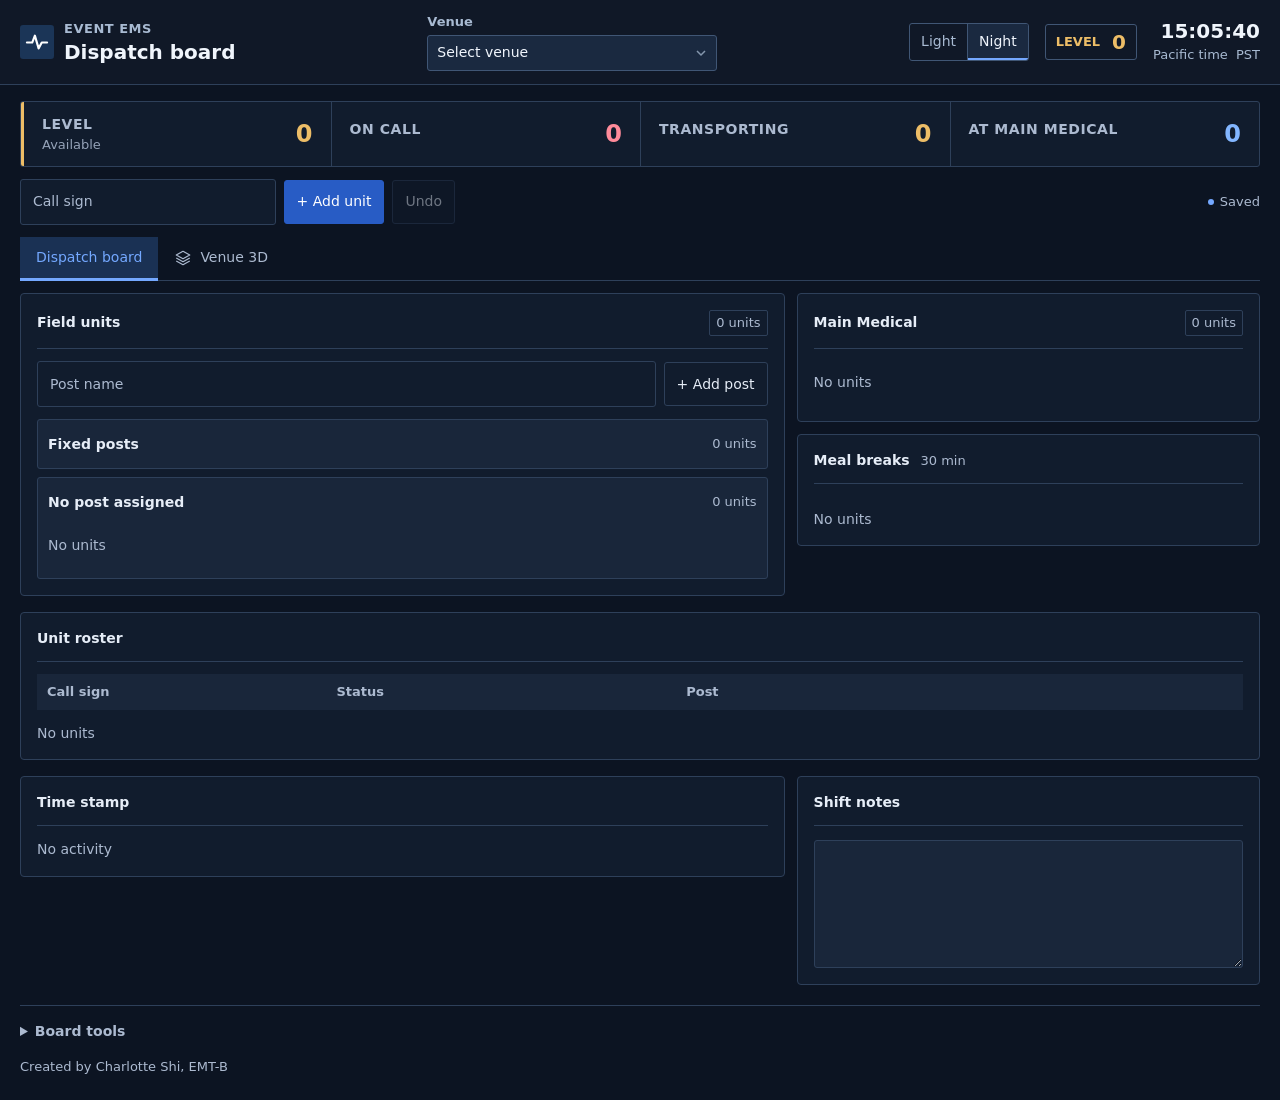
==== commit ffa56a36: "Add files via upload" ====
--- a/Event_EMS_Dispatch_Board.html
+++ b/Event_EMS_Dispatch_Board.html
@@ -1,59 +1,199 @@
 <!doctype html>
 <!-- Generated by scripts/build-standalone.py. Edit the shared sources. -->
-<html lang="en">
+<html lang="en" data-theme="night">
 <head>
     <meta charset="utf-8">
     <meta name="viewport" content="width=device-width, initial-scale=1">
-    <meta name="theme-color" content="#142824">
+    <meta name="theme-color" content="#101827">
     <meta name="description" content="Track event EMS unit status, post assignments, and time in status.">
     <title>Event EMS Dispatch Board</title>
-    <link rel="icon" href="[data-uri]" type="image/svg+xml">
+    <link rel="icon" href="[data-uri]" type="image/svg+xml">
+    <script>
+// Apply the saved appearance before the stylesheet paints. Keep this setting
+// separate from dispatch data so switching modes never changes the shift.
+(() => {
+    'use strict';
+    const appearanceKey = 'charlotte-dispatch-appearance-v1';
+    const root = document.documentElement;
+    const validMode = mode => mode === 'light' || mode === 'night';
+
+    function applyAppearance(mode) {
+        root.dataset.theme = mode;
+        root.style.colorScheme = mode === 'night' ? 'dark' : 'light';
+        document.querySelector('meta[name="theme-color"]')?.setAttribute(
+            'content', mode === 'night' ? '#101827' : '#f7f9fc'
+        );
+        for (const button of document.querySelectorAll('[data-theme-choice]')) {
+            button.setAttribute('aria-pressed', String(button.dataset.themeChoice === mode));
+        }
+    }
+
+    let initialMode = 'night';
+    try {
+        const saved = localStorage.getItem(appearanceKey);
+        if (validMode(saved)) initialMode = saved;
+    } catch {
+        // Mode switching still works when browser storage is unavailable.
+    }
+    applyAppearance(initialMode);
+
+    function initializeAppearanceControls() {
+        for (const button of document.querySelectorAll('[data-theme-choice]')) {
+            button.addEventListener('click', () => {
+                const mode = button.dataset.themeChoice;
+                if (!validMode(mode)) return;
+                applyAppearance(mode);
+                try { localStorage.setItem(appearanceKey, mode); } catch { /* Keep the current mode for this session. */ }
+            });
+        }
+        applyAppearance(root.dataset.theme);
+    }
+
+    if (document.readyState === 'loading') {
+        document.addEventListener('DOMContentLoaded', initializeAppearanceControls, { once: true });
+    } else {
+        initializeAppearanceControls();
+    }
+
+    window.addEventListener('storage', event => {
+        if (event.key === appearanceKey && (validMode(event.newValue) || event.newValue === null)) {
+            applyAppearance(event.newValue || 'night');
+        }
+    });
+})();
+    </script>
     <style>
+/* Shared console layout. Only these tokens change between modes. */
 :root {
+    color-scheme: dark;
+    scroll-padding-block-start: 6rem;
+    --ink: #e6edf7;
+    --muted: #acbad0;
+    --faint: #91a1b8;
+    --line: #2e405a;
+    --line-strong: #536b8a;
+    --surface: #111c2d;
+    --soft-surface: #19263a;
+    --canvas: #0c1422;
+    --navy: #101827;
+    --header-ink: #f0f5fc;
+    --header-muted: #a8bad2;
+    --header-control: #1a2940;
+    --header-line: #405675;
+    --teal: #74a8ff;
+    --accent: #74a8ff;
+    --accent-soft: #1a3154;
+    --button: #285cc5;
+    --button-hover: #326bdc;
+    --on-button: #fff;
+    --success: #60d49a;
+    --success-text: #8de2b6;
+    --success-soft: #17382e;
+    --warning: #edbd67;
+    --warning-text: #f3ce8b;
+    --warning-soft: #352d20;
+    --danger: #ff8b9a;
+    --danger-text: #ffadba;
+    --danger-soft: #3a2330;
+    --medical: #83b6ff;
+    --medical-text: #afd0ff;
+    --medical-soft: #1a3151;
+    --meal: #a1aec2;
+    --meal-text: #c0cada;
+    --meal-soft: #242f40;
+    --map-floor: #19283d;
+    --map-edge: #22334b;
+    --map-zone: #1d3049;
+    --map-outline: #45607e;
+    --map-halo: #111c2d;
+    --popup-shadow: #00000060;
+    --map-shadow: #00000045;
+    --radius: 4px;
+    --font-ui: system-ui, -apple-system, BlinkMacSystemFont, "Segoe UI", sans-serif;
+    --text-meta: .8125rem;
+    --text-ui: .875rem;
+    --text-title: 1.25rem;
+    --text-number: 1.5rem;
+    font-family: var(--font-ui);
+    font-weight: 400;
+    font-variant-numeric: tabular-nums;
+    -webkit-font-smoothing: antialiased;
+}
+:root[data-theme="light"] {
     color-scheme: light;
-    scroll-padding-block-start: 6rem;
-    --ink: #172b27;
-    --muted: #596761;
-    --line: #dce3de;
+    --ink: #192b42;
+    --muted: #4f627a;
+    --faint: #5c6e85;
+    --line: #cbd5e2;
+    --line-strong: #8b9eb8;
     --surface: #fff;
-    --soft-surface: #f5f7f5;
-    --canvas: #eef2ef;
-    --navy: #142824;
-    --teal: #08745b;
-    --radius: 12px;
-    font-family: system-ui, -apple-system, "Segoe UI", sans-serif;
-    -webkit-font-smoothing: antialiased;
-}
+    --soft-surface: #f1f4f8;
+    --canvas: #e8edf3;
+    --navy: #f7f9fc;
+    --header-ink: #172b46;
+    --header-muted: #4d6381;
+    --header-control: #eaf0f7;
+    --header-line: #aebfd5;
+    --teal: #245eae;
+    --accent: #245eae;
+    --accent-soft: #e6eefb;
+    --button: #245bbb;
+    --button-hover: #194b9f;
+    --success: #1a7550;
+    --success-text: #176143;
+    --success-soft: #eaf5ef;
+    --warning: #8c5908;
+    --warning-text: #7a4d05;
+    --warning-soft: #fff4de;
+    --danger: #b52d46;
+    --danger-text: #a1273f;
+    --danger-soft: #fff0f3;
+    --medical: #2867ad;
+    --medical-text: #255c98;
+    --medical-soft: #edf4ff;
+    --meal: #617187;
+    --meal-text: #4e6079;
+    --meal-soft: #e9edf3;
+    --map-floor: #f7f9fc;
+    --map-edge: #e0e7f0;
+    --map-zone: #edf2f8;
+    --map-outline: #b1bfd2;
+    --map-halo: #fff;
+    --popup-shadow: #162c4829;
+    --map-shadow: #162c4826;
+}
+
 * { box-sizing: border-box; }
 body { margin: 0; background: var(--canvas); color: var(--ink); line-height: 1.4; }
 h1, h2, h3, p { margin: 0; }
+strong, th { font-weight: 600; }
 button, input, select, textarea { font: inherit; }
 button { cursor: pointer; }
 button:disabled { opacity: .45; cursor: default; }
 :is(button, input, select, textarea, summary, .timestamp-scroll, .meal-break-row):focus-visible {
-    outline: 3px solid #16806d;
+    outline: 3px solid var(--accent);
     outline-offset: 3px;
 }
 [hidden] { display: none !important; }
-.wrap { width: min(1280px, calc(100% - 64px)); margin-inline: auto; }
-.masthead { position: sticky; top: 0; z-index: 10; background: var(--navy); color: #fff; }
-.masthead .wrap { display: flex; justify-content: space-between; align-items: center; gap: 24px; padding-block: 18px; }
+.wrap { width: min(1480px, calc(100% - 40px)); margin-inline: auto; }
+.masthead { position: sticky; top: 0; z-index: 10; background: var(--navy); color: var(--header-ink); border-bottom: 1px solid var(--line); }
+.masthead .wrap { display: flex; justify-content: space-between; align-items: center; gap: 20px; padding-block: 13px; }
 .brand { display: flex; align-items: center; gap: 12px; min-width: 0; }
 .brand img { flex-shrink: 0; width: 40px; height: 40px; }
-.eyebrow, .metric-label { font-size: .71rem; font-weight: 700; text-transform: uppercase; letter-spacing: .1em; }
-.eyebrow { color: #a9c9bd; margin-bottom: 3px; }
-h1 { font-size: clamp(1.2rem, 2.8vw, 1.65rem); font-weight: 700; line-height: 1.12; letter-spacing: -.04em; }
+.eyebrow, .metric-label { font-size: var(--text-meta); font-weight: 600; text-transform: uppercase; letter-spacing: normal; }
+.eyebrow { color: var(--header-muted); margin-bottom: 3px; }
+h1 { font-size: var(--text-title); font-weight: 600; line-height: 1.12; letter-spacing: normal; }
 .header-status { display: flex; align-items: center; flex-shrink: 0; gap: 24px; }
-.header-level { display: flex; align-items: center; gap: 12px; padding: 8px 14px; border-radius: 8px; background: #264d3e; color: #d9f6e6; }
-.header-level[data-empty="true"] { background: #4c3d24; color: #ffdfaa; }
+.header-level { display: flex; align-items: center; gap: 12px; padding: 8px 14px; border-radius: 3px; background: var(--success-soft); color: var(--success-text); }
+.header-level[data-empty="true"] { background: var(--warning-soft); color: var(--warning-text); }
 .header-level .metric-label { color: inherit; }
-#header-level-number { font-size: 1.5rem; line-height: 1; }
+#header-level-number { font-size: var(--text-number); line-height: 1; }
 .pacific-clock { text-align: right; white-space: nowrap; }
-#pacific-time { display: block; font-size: clamp(1.2rem, 2.8vw, 1.7rem); font-weight: 650; line-height: 1.12; letter-spacing: -.03em; }
+#pacific-time { display: block; font-size: var(--text-ui); font-weight: 600; line-height: 1.12; letter-spacing: normal; }
 #pacific-time, [data-level-value], .metric-value, .team-timer { font-variant-numeric: tabular-nums; }
-.clock-caption { margin-top: 4px; color: #b9cdc4; font-size: .7rem; }
+.clock-caption { margin-top: 4px; color: var(--header-muted); font-size: var(--text-meta); }
 #pacific-zone { margin-left: 4px; }
-main { padding-block: 24px 28px; }
+main { padding-block: 16px 24px; }
 .overview { display: grid; grid-template-columns: repeat(4, minmax(0, 1fr)); gap: 12px; }
 .metric {
     display: grid; grid-template-columns: minmax(0, 1fr) auto; align-items: center;
@@ -61,133 +201,133 @@
     background: var(--surface); border-radius: var(--radius);
 }
 .metric-label { display: block; color: var(--muted); }
-.metric-value { grid-area: 1 / 2 / span 2; color: var(--status-color, var(--ink)); font-size: 2.65rem; font-weight: 700; line-height: 1; letter-spacing: -.06em; }
-.metric-caption { color: var(--muted); font-size: .76rem; }
-.metric.level-meter { color: #fff; background: var(--teal); }
-.metric.level-meter[data-empty="true"] { background: #735019; }
+.metric-value { grid-area: 1 / 2 / span 2; color: var(--status-color, var(--ink)); font-size: var(--text-number); font-weight: 600; line-height: 1; letter-spacing: normal; }
+.metric-caption { color: var(--muted); font-size: var(--text-meta); }
+.metric.level-meter { color: var(--on-button); background: var(--teal); }
+.metric.level-meter[data-empty="true"] { background: var(--warning-soft); }
 .metric.level-meter :is(.metric-label, .metric-value, .metric-caption) { color: inherit; }
 .metric.level-meter .metric-caption { opacity: .85; }
-.onscene { --status-color: #b52f44; }
-.transporting { --status-color: #8c590b; }
-.atclinic { --status-color: #2863aa; }
+.onscene { --status-color: var(--danger); }
+.transporting { --status-color: var(--warning); }
+.atclinic { --status-color: var(--medical); }
 .metric:is(.onscene, .transporting, .atclinic) .metric-label { display: flex; align-items: center; gap: 8px; }
 .metric:is(.onscene, .transporting, .atclinic) .metric-label::before { content: ''; width: 7px; height: 7px; border-radius: 50%; background: var(--status-color); flex-shrink: 0; }
 .action-bar { display: flex; align-items: center; justify-content: space-between; flex-wrap: wrap; gap: 10px 16px; margin-block: 20px; }
 .controls, .location-form, .tool-buttons { display: flex; align-items: center; gap: 8px; min-width: 0; }
-.input-field { display: flex; align-items: center; gap: 10px; min-width: 0; background: var(--surface); border: 1px solid var(--line); border-radius: 8px; padding-inline: 12px; }
-.input-field label { color: var(--muted); font-size: .8rem; white-space: nowrap; }
+.input-field { display: flex; align-items: center; gap: 10px; min-width: 0; background: var(--surface); border: 1px solid var(--line); border-radius: 3px; padding-inline: 12px; }
+.input-field label { color: var(--muted); font-size: var(--text-ui); white-space: nowrap; }
 .input-field input { border: 0; background: transparent; color: var(--ink); min-width: 0; width: 160px; min-height: 44px; padding: 8px 0; }
 .input-field:focus-within { border-color: var(--teal); outline: 2px solid var(--teal); outline-offset: 2px; }
 .input-field input:focus-visible { outline: 0; }
-.primary-btn, .secondary-btn { min-height: 44px; padding: 10px 15px; border: 1px solid var(--line); border-radius: 8px; white-space: nowrap; font-size: .82rem; font-weight: 650; }
-.primary-btn { background: var(--teal); color: #fff; border-color: var(--teal); }
-.primary-btn:hover { background: #075d49; }
+.primary-btn, .secondary-btn { min-height: 44px; padding: 10px 15px; border: 1px solid var(--line); border-radius: 3px; white-space: nowrap; font-size: var(--text-ui); font-weight: 500; }
+.primary-btn { background: var(--button); color: var(--on-button); border-color: var(--button); }
+.primary-btn:hover { background: var(--button-hover); }
 .secondary-btn { background: var(--surface); color: var(--ink); }
-.secondary-btn:hover:not(:disabled) { background: #edf3ef; border-color: #a9bab0; }
-.danger-btn { color: #a02d3c; }
-.danger-btn:hover:not(:disabled) { background: #fff1f3; border-color: #dcacb4; }
-#save-indicator { display: inline-flex; align-items: center; gap: 6px; color: var(--muted); font-size: .73rem; }
+.secondary-btn:hover:not(:disabled) { background: var(--soft-surface); border-color: var(--line-strong); }
+.danger-btn { color: var(--danger); }
+.danger-btn:hover:not(:disabled) { background: var(--danger-soft); border-color: var(--line-strong); }
+#save-indicator { display: inline-flex; align-items: center; gap: 6px; color: var(--muted); font-size: var(--text-meta); }
 #save-indicator::before { content: ''; width: 6px; height: 6px; border-radius: 50%; background: var(--teal); flex-shrink: 0; }
-#save-indicator[data-error="true"], .form-error { color: #a02d3c; font-weight: 650; }
+#save-indicator[data-error="true"], .form-error { color: var(--danger); font-weight: 600; }
 #save-indicator[data-error="true"]::before { background: currentColor; }
-.form-error { font-size: .82rem; }
+.form-error { font-size: var(--text-ui); }
 .main-layout { display: grid; grid-template-columns: minmax(0, 1.65fr) minmax(0, 1fr); align-items: start; gap: 16px; }
-.zone-container, .team-roster, .timestamp-panel, .notes-panel { min-width: 0; padding: 22px; background: var(--surface); border-radius: var(--radius); }
+.zone-container, .team-roster, .timestamp-panel, .notes-panel { min-width: 0; padding: 16px; background: var(--surface); border: 1px solid var(--line); border-radius: var(--radius); }
 .zone-title, .roster-heading { display: flex; justify-content: space-between; align-items: center; flex-wrap: wrap; gap: 8px; margin-bottom: 18px; }
-h2 { font-size: 1rem; font-weight: 700; letter-spacing: -.025em; }
-.team-count { border-radius: 5px; padding: 4px 8px; background: var(--soft-surface); color: var(--muted); font-size: .73rem; font-variant-numeric: tabular-nums; white-space: nowrap; }
-.section-meta { margin-left: 6px; color: var(--muted); font-size: .72rem; font-weight: 500; letter-spacing: 0; white-space: nowrap; }
+h2 { font-size: var(--text-ui); font-weight: 600; letter-spacing: normal; }
+.team-count { border-radius: 3px; padding: 4px 8px; background: var(--soft-surface); color: var(--muted); font-size: var(--text-meta); font-variant-numeric: tabular-nums; white-space: nowrap; }
+.section-meta { margin-left: 6px; color: var(--muted); font-size: var(--text-meta); font-weight: 500; letter-spacing: normal; white-space: nowrap; }
 .clinic-column { display: grid; gap: 16px; min-width: 0; }
 .location-form { margin-bottom: 18px; }
 .location-form .input-field { flex: 1; }
 .location-form input { width: 100%; }
 .field-locations { display: grid; grid-template-columns: repeat(3, minmax(0, 1fr)); gap: 8px; }
-.field-location { min-width: 0; padding: 10px; background: var(--soft-surface); border-radius: 8px; }
+.field-location { min-width: 0; padding: 10px; background: var(--soft-surface); border-radius: 3px; }
 .field-location[data-location="pit-table-service"], .field-location[data-location="unassigned"] { grid-column: 1 / -1; }
 .field-location .badge-grid { --unit-gap: clamp(2px, calc(12px / var(--unit-count, 1)), 6px); }
 .field-location .team-badge { min-height: 82px; padding: clamp(4px, calc(24px / var(--unit-count, 1)), 10px); gap: 3px; }
-.field-location .team-name { font-size: clamp(.75rem, 20cqi, 1.1rem); }
+.field-location .team-name { font-size: var(--text-ui); }
 .location-header { display: flex; align-items: center; gap: 8px; min-height: 28px; margin-bottom: 8px; }
-.location-header h3, .location-header input { flex: 1; min-width: 0; font-size: .82rem; font-weight: 650; }
-.location-header input { width: 0; border: 1px solid transparent; border-radius: 5px; background: transparent; color: var(--ink); padding: 4px 6px; margin-left: -6px; }
-.location-header input:hover, .location-header input:focus { background: #fff; border-color: var(--line); }
-.location-count { color: var(--muted); font-size: .71rem; white-space: nowrap; }
-.zone-container.drag-over, .field-location.drag-over { background: #e9f7ef; outline: 2px solid var(--teal); outline-offset: -2px; }
+.location-header h3, .location-header input { flex: 1; min-width: 0; font-size: var(--text-ui); font-weight: 600; }
+.location-header input { width: 0; border: 1px solid transparent; border-radius: 3px; background: transparent; color: var(--ink); padding: 4px 6px; margin-left: -6px; }
+.location-header input:hover, .location-header input:focus { background: var(--surface); border-color: var(--line); }
+.location-count { color: var(--muted); font-size: var(--text-meta); white-space: nowrap; }
+.zone-container.drag-over, .field-location.drag-over { background: var(--accent-soft); outline: 2px solid var(--teal); outline-offset: -2px; }
 .badge-grid { --unit-gap: clamp(2px, calc(12px / var(--unit-count, 1)), 8px); display: grid; grid-template-columns: repeat(var(--unit-count, 1), minmax(min(68px, 100%), 1fr)); align-content: start; gap: var(--unit-gap); width: 100%; max-width: calc(var(--unit-count, 1) * 132px + (var(--unit-count, 1) - 1) * var(--unit-gap)); min-width: 0; overflow-x: auto; scrollbar-width: thin; }
-.badge-grid:empty::after { content: 'No units'; grid-column: 1 / -1; padding: 12px 0; color: var(--muted); font-size: .8rem; }
-.team-badge, .status-select { --badge-bg: #e2f3e9; --badge-text: #145c3e; --badge-line: #218052; }
-:is(.team-badge, .status-select)[data-status="onscene"] { --badge-bg: #fce8ec; --badge-text: #a1273c; --badge-line: #c73551; }
-:is(.team-badge, .status-select)[data-status="transporting"] { --badge-bg: #fbefda; --badge-text: #805008; --badge-line: #a87516; }
-:is(.team-badge, .status-select)[data-status="atclinic"] { --badge-bg: #e6effb; --badge-text: #265c9d; --badge-line: #3978c3; }
-.team-badge[data-fixed-post], tr[data-fixed-post] .status-select { --badge-bg: #fff; --badge-text: #526459; --badge-line: #bbc7bf; }
-.team-badge[data-meal-break], tr[data-meal-break] .status-select { --badge-bg: #e9edeb; --badge-text: #56615a; --badge-line: #7e8a82; }
-.team-badge { display: grid; container-type: inline-size; align-content: center; gap: 4px; min-width: 0; min-height: 98px; border: 1px solid transparent; border-inline-start: 4px solid var(--badge-line); border-radius: 8px; padding: clamp(4px, calc(24px / var(--unit-count, 1)), 12px); background: var(--badge-bg); color: var(--badge-text); text-align: left; touch-action: manipulation; overflow-wrap: anywhere; }
+.badge-grid:empty::after { content: 'No units'; grid-column: 1 / -1; padding: 12px 0; color: var(--muted); font-size: var(--text-ui); }
+.team-badge, .status-select { --badge-bg: var(--success-soft); --badge-text: var(--success-text); --badge-line: var(--success); }
+:is(.team-badge, .status-select)[data-status="onscene"] { --badge-bg: var(--danger-soft); --badge-text: var(--danger-text); --badge-line: var(--danger); }
+:is(.team-badge, .status-select)[data-status="transporting"] { --badge-bg: var(--warning-soft); --badge-text: var(--warning-text); --badge-line: var(--warning); }
+:is(.team-badge, .status-select)[data-status="atclinic"] { --badge-bg: var(--medical-soft); --badge-text: var(--medical-text); --badge-line: var(--medical); }
+.team-badge[data-fixed-post], tr[data-fixed-post] .status-select { --badge-bg: var(--surface); --badge-text: var(--muted); --badge-line: var(--line-strong); }
+.team-badge[data-meal-break], tr[data-meal-break] .status-select { --badge-bg: var(--meal-soft); --badge-text: var(--meal-text); --badge-line: var(--meal); }
+.team-badge { display: grid; container-type: inline-size; align-content: center; gap: 4px; min-width: 0; min-height: 98px; border: 1px solid transparent; border-inline-start: 4px solid var(--badge-line); border-radius: 3px; padding: clamp(4px, calc(24px / var(--unit-count, 1)), 12px); background: var(--badge-bg); color: var(--badge-text); text-align: left; touch-action: manipulation; overflow-wrap: anywhere; }
 .team-badge:hover { border-color: var(--badge-line); }
 .team-badge:focus-visible { outline-offset: -3px; }
 .team-badge.dragging { opacity: .45; }
-.team-name { font-size: clamp(.75rem, 20cqi, 1.2rem); font-weight: 750; line-height: 1.15; letter-spacing: -.03em; }
-.team-status { font-size: clamp(.625rem, 14cqi, .75rem); font-weight: 650; }
-.call-actions { position: fixed; z-index: 30; width: 276px; max-width: calc(100vw - 16px); padding: 10px; border: 1px solid #c8d7cd; border-radius: 10px; background: #fff; box-shadow: 0 6px 24px #17372730; }
-.call-actions::after { content: ''; position: absolute; top: 100%; left: var(--call-arrow-left, 50%); width: 12px; height: 12px; border-right: 1px solid #c8d7cd; border-bottom: 1px solid #c8d7cd; background: #fff; transform: translate(-50%, -5px) rotate(45deg); }
-.call-actions-heading { display: flex; align-items: baseline; justify-content: space-between; gap: 8px; margin-bottom: 8px; font-size: .8rem; }
+.team-name { font-size: var(--text-ui); font-weight: 600; line-height: 1.15; letter-spacing: normal; }
+.team-status { font-size: var(--text-ui); font-weight: 500; }
+.call-actions { position: fixed; z-index: 30; width: 276px; max-width: calc(100vw - 16px); padding: 10px; border: 1px solid var(--line); border-radius: 3px; background: var(--surface); box-shadow: 0 6px 24px var(--popup-shadow); }
+.call-actions::after { content: ''; position: absolute; top: 100%; left: var(--call-arrow-left, 50%); width: 12px; height: 12px; border-right: 1px solid var(--line); border-bottom: 1px solid var(--line); background: var(--surface); transform: translate(-50%, -5px) rotate(45deg); }
+.call-actions-heading { display: flex; align-items: baseline; justify-content: space-between; gap: 8px; margin-bottom: 8px; font-size: var(--text-ui); }
 .call-actions-heading strong { min-width: 0; overflow-wrap: anywhere; }
-.call-actions-heading > span { flex-shrink: 0; color: #a1273c; font-size: .7rem; }
+.call-actions-heading > span { flex-shrink: 0; color: var(--danger-text); font-size: var(--text-meta); }
 .call-actions-options { display: grid; grid-template-columns: 1fr 1fr; gap: 8px; }
-.call-actions-options button { min-height: 52px; border: 1px solid #b7d9c5; border-radius: 6px; padding: 8px 6px; background: #e2f3e9; color: #145c3e; text-align: center; touch-action: manipulation; }
-.call-actions-options button[data-call-status="transporting"] { border-color: #e3c98c; background: #fbefda; color: #805008; }
+.call-actions-options button { min-height: 52px; border: 1px solid var(--line-strong); border-radius: 3px; padding: 8px 6px; background: var(--success-soft); color: var(--success-text); text-align: center; touch-action: manipulation; }
+.call-actions-options button[data-call-status="transporting"] { border-color: var(--line-strong); background: var(--warning-soft); color: var(--warning-text); }
 .call-actions-options button:hover { filter: brightness(.96); }
-.call-actions-options strong { display: block; font-size: .78rem; }
-.call-actions-options span { display: block; margin-top: 2px; font-size: .68rem; }
-.team-timer { font-size: clamp(.625rem, 12cqi, .73rem); }
-.meal-break-flag { display: block; font-size: .72rem; font-weight: 650; }
-.team-badge .meal-break-flag { font-size: clamp(.625rem, 12cqi, .72rem); }
+.call-actions-options strong { display: block; font-size: var(--text-meta); }
+.call-actions-options span { display: block; margin-top: 2px; font-size: var(--text-meta); }
+.team-timer { font-size: var(--text-meta); }
+.meal-break-flag { display: block; font-size: var(--text-meta); font-weight: 600; }
+.team-badge .meal-break-flag { font-size: var(--text-meta); }
 .meal-break-list { list-style: none; padding: 0; margin: 0; }
 .meal-break-row { display: grid; grid-template-columns: minmax(0, 1fr) auto; align-items: center; gap: 12px; padding-block: 12px; }
 .meal-break-row + .meal-break-row { border-top: 1px solid var(--line); }
 .meal-break-row:last-child { padding-bottom: 0; }
-.meal-break-name { display: block; font-size: .87rem; overflow-wrap: anywhere; }
-.meal-break-detail, .meal-break-time { display: block; color: var(--muted); font-size: .73rem; line-height: 1.5; }
-.meal-break-time { color: #805008; font-weight: 700; font-variant-numeric: tabular-nums; }
-.meal-break-row[data-overdue="true"] .meal-break-time { color: #a1273c; }
+.meal-break-name { display: block; font-size: var(--text-ui); overflow-wrap: anywhere; }
+.meal-break-detail, .meal-break-time { display: block; color: var(--muted); font-size: var(--text-meta); line-height: 1.5; }
+.meal-break-time { color: var(--warning-text); font-weight: 600; font-variant-numeric: tabular-nums; }
+.meal-break-row[data-overdue="true"] .meal-break-time { color: var(--danger-text); }
 .meal-break-row button { white-space: normal; }
 .team-roster { margin-top: 16px; }
 .roster-heading { margin-bottom: 12px; }
 .roster-scroll { overflow-x: auto; }
-.roster-table { border-collapse: collapse; table-layout: fixed; width: 100%; font-size: .875rem; }
+.roster-table { border-collapse: collapse; table-layout: fixed; width: 100%; font-size: var(--text-ui); }
 .roster-table .team-col { width: 24%; }
 .roster-table .status-col { width: 29%; }
 .roster-table .remove-col { width: 44px; }
-.roster-table thead th { color: var(--muted); text-transform: uppercase; letter-spacing: .08em; font-size: .67rem; font-weight: 600; }
+.roster-table thead th { color: var(--muted); text-transform: none; letter-spacing: normal; font-size: var(--text-meta); font-weight: 600; }
 .roster-table th, .roster-table td { padding: 10px 8px; text-align: left; overflow-wrap: anywhere; }
 .roster-table tr > :first-child { padding-left: 0; }
 .roster-table tr > :last-child { padding-right: 0; text-align: right; }
 .roster-table tbody tr { border-top: 1px solid var(--line); }
-.roster-table tr[data-meal-break] { background: var(--soft-surface); color: #56615a; }
-.status-select, .location-select { display: block; width: 100%; min-height: 40px; min-width: 0; border: 1px solid transparent; border-radius: 6px; padding: 8px; font-size: .82rem; text-overflow: ellipsis; cursor: pointer; }
-.status-select { background: var(--badge-bg); color: var(--badge-text); font-weight: 650; }
+.roster-table tr[data-meal-break] { background: var(--soft-surface); color: var(--meal-text); }
+.status-select, .location-select { display: block; width: 100%; min-height: 40px; min-width: 0; border: 1px solid transparent; border-radius: 3px; padding: 8px; font-size: var(--text-ui); text-overflow: ellipsis; cursor: pointer; }
+.status-select { background: var(--badge-bg); color: var(--badge-text); font-weight: 600; }
 .location-select { background: var(--soft-surface); color: var(--ink); }
-:is(.status-select, .location-select):hover { border-color: #a9bab0; }
-:is(.status-select, .location-select) option { background: #fff; color: var(--ink); }
-.delete-btn, .remove-location { width: 36px; height: 36px; border: 0; border-radius: 6px; padding: 0; background: transparent; color: var(--muted); font-size: 1.35rem; }
-.delete-btn:hover, .remove-location:hover { background: #fce8ec; color: #a1273c; }
+:is(.status-select, .location-select):hover { border-color: var(--line-strong); }
+:is(.status-select, .location-select) option { background: var(--surface); color: var(--ink); }
+.delete-btn, .remove-location { width: 36px; height: 36px; border: 0; border-radius: 3px; padding: 0; background: transparent; color: var(--muted); font-size: var(--text-title); }
+.delete-btn:hover, .remove-location:hover { background: var(--danger-soft); color: var(--danger-text); }
 .activity-layout { display: grid; grid-template-columns: minmax(0, 1.65fr) minmax(0, 1fr); align-items: start; gap: 16px; margin-top: 16px; }
 .timestamp-scroll { margin-top: 14px; max-height: 18rem; overflow: auto; }
 #timestamp-list { list-style: none; padding: 0; margin: 0; }
-#timestamp-list li { display: grid; grid-template-columns: 10rem minmax(0, 1fr); gap: 6px 16px; padding-block: 12px; border-top: 1px solid var(--line); font-size: .8rem; overflow-wrap: anywhere; }
-#timestamp-list time { color: var(--muted); font-size: .72rem; font-variant-numeric: tabular-nums; }
-.empty-state { padding-top: 14px; color: var(--muted); font-size: .8rem; }
-.shift-log { display: block; width: 100%; min-height: 128px; margin-top: 14px; border: 1px solid var(--line); border-radius: 8px; padding: 12px; background: var(--soft-surface); color: var(--ink); font-size: .875rem; line-height: 1.6; resize: vertical; }
-.board-tools { margin-top: 20px; padding-block: 16px; border-top: 1px solid #ced8d1; }
-.board-tools summary { width: fit-content; color: var(--muted); font-size: .82rem; font-weight: 650; cursor: pointer; }
+#timestamp-list li { display: grid; grid-template-columns: 10rem minmax(0, 1fr); gap: 6px 16px; padding-block: 12px; border-top: 1px solid var(--line); font-size: var(--text-ui); overflow-wrap: anywhere; }
+#timestamp-list time { color: var(--muted); font-size: var(--text-meta); font-variant-numeric: tabular-nums; }
+.empty-state { padding-top: 14px; color: var(--muted); font-size: var(--text-ui); }
+.shift-log { display: block; width: 100%; min-height: 128px; margin-top: 14px; border: 1px solid var(--line); border-radius: 3px; padding: 12px; background: var(--soft-surface); color: var(--ink); font-size: var(--text-ui); line-height: 1.6; resize: vertical; }
+.board-tools { margin-top: 20px; padding-block: 16px; border-top: 1px solid var(--line); }
+.board-tools summary { width: fit-content; color: var(--muted); font-size: var(--text-ui); font-weight: 600; cursor: pointer; }
 .tool-buttons { flex-wrap: wrap; margin-top: 14px; }
-.board-tools p { margin-top: 12px; font-size: .8rem; }
-.app-footer { color: var(--muted); font-size: .72rem; }
+.board-tools p { margin-top: 12px; font-size: var(--text-ui); }
+.app-footer { color: var(--muted); font-size: var(--text-meta); }
 .sr-only { position: absolute; width: 1px; height: 1px; padding: 0; margin: -1px; overflow: hidden; clip-path: inset(50%); white-space: nowrap; border: 0; }
 @media (max-width: 900px) {
     .wrap { width: calc(100% - 40px); }
     .metric { padding: 16px; }
-    .metric-label { font-size: .65rem; letter-spacing: .06em; }
-    .metric-value { font-size: 2.25rem; }
+    .metric-label { font-size: var(--text-meta); letter-spacing: normal; }
+    .metric-value { font-size: var(--text-number); }
     .main-layout, .activity-layout { grid-template-columns: minmax(0, 1.35fr) minmax(0, 1fr); }
     .zone-container, .team-roster, .timestamp-panel, .notes-panel { padding: 18px; }
     #timestamp-list li { grid-template-columns: minmax(0, 1fr); gap: 4px; }
@@ -200,16 +340,16 @@
     .brand img { width: 32px; height: 32px; }
     .header-status { gap: 12px; }
     .header-level { gap: 7px; padding: 7px 9px; }
-    #header-level-number { font-size: 1.2rem; }
-    .eyebrow { font-size: .59rem; }
-    h1 { font-size: 1.22rem; }
-    #pacific-time { font-size: 1.2rem; }
-    .clock-caption { font-size: .63rem; }
+    #header-level-number { font-size: var(--text-title); }
+    .eyebrow { font-size: var(--text-meta); }
+    h1 { font-size: var(--text-title); }
+    #pacific-time { font-size: var(--text-title); }
+    .clock-caption { font-size: var(--text-meta); }
     main { padding-top: 16px; }
     .overview { grid-template-columns: repeat(2, minmax(0, 1fr)); gap: 8px; }
     .metric { min-height: 82px; padding: 14px 16px; }
-    .metric .metric-label { font-size: .72rem; text-transform: none; letter-spacing: 0; }
-    .metric-value { font-size: 2.1rem; }
+    .metric .metric-label { font-size: var(--text-meta); text-transform: none; letter-spacing: normal; }
+    .metric-value { font-size: var(--text-number); }
     .action-bar { margin-block: 16px; }
     .controls { width: 100%; flex-wrap: wrap; }
     .controls .input-field { flex: 1; }
@@ -230,7 +370,7 @@
     .brand img { display: none; }
     .header-status { gap: 9px; }
     .header-level { display: grid; justify-items: center; gap: 2px; padding: 6px 8px; }
-    .header-level .metric-label { font-size: .6rem; }
+    .header-level .metric-label { font-size: var(--text-meta); }
     .controls .input-field { flex: 1 1 calc(100% - 112px); }
     .controls #undo-button { margin-left: auto; }
     .metric { padding: 12px; }
@@ -243,11 +383,11 @@
 
 /* Venue selection and the shared assignment views. */
 .venue-picker { display: grid; gap: 4px; flex: 0 1 300px; min-width: 150px; }
-.venue-picker label { color: #b9cdc4; font-size: .65rem; font-weight: 650; }
-.venue-picker select { width: 100%; min-height: 36px; border: 1px solid #50645c; border-radius: 6px; padding: 6px 9px; background: #243c32; color: #fff; font-size: .8rem; }
-.venue-picker option { background: #fff; color: var(--ink); }
-.input-field select { width: 100%; min-width: 0; min-height: 44px; padding: 8px 0; border: 0; background: transparent; color: var(--ink); font-size: .82rem; }
-.post-name-select { flex: 1; width: 0; min-width: 0; min-height: 36px; padding: 4px; border: 1px solid #d3ded6; border-radius: 6px; background: #fff; color: var(--ink); font-size: .8rem; font-weight: 650; cursor: pointer; }
+.venue-picker label { color: var(--header-muted); font-size: var(--text-meta); font-weight: 600; }
+.venue-picker select { width: 100%; min-height: 36px; border: 1px solid var(--header-line); border-radius: 3px; padding: 6px 9px; background: var(--header-control); color: var(--on-button); font-size: var(--text-ui); }
+.venue-picker option { background: var(--surface); color: var(--ink); }
+.input-field select { width: 100%; min-width: 0; min-height: 44px; padding: 8px 0; border: 0; background: transparent; color: var(--ink); font-size: var(--text-ui); }
+.post-name-select { flex: 1; width: 0; min-width: 0; min-height: 36px; padding: 4px; border: 1px solid var(--line); border-radius: 3px; background: var(--surface); color: var(--ink); font-size: var(--text-ui); font-weight: 600; cursor: pointer; }
 .venue-board-post .badge-grid:empty::after { content: none; }
 .venue-board-post .location-header { margin-bottom: 0; }
 .venue-board-post .badge-grid:not(:empty) { margin-top: 8px; }
@@ -256,116 +396,115 @@
 .fixed-posts > .location-header, .fixed-general-grid { grid-column: 1 / -1; }
 .fixed-posts > .location-header { margin-bottom: 0; }
 .fixed-general-grid:empty { display: none; }
-.fixed-subpost { display: flex; flex-direction: column; min-width: 0; padding: 10px; border: 1px solid #dce4df; border-radius: 7px; background: #edf2ee; }
-.fixed-subpost h4 { min-width: 0; margin: 0; font-size: .8rem; font-weight: 650; overflow-wrap: anywhere; }
+.fixed-subpost { display: flex; flex-direction: column; min-width: 0; padding: 10px; border: 1px solid var(--line); border-radius: 3px; background: var(--soft-surface); }
+.fixed-subpost h4 { min-width: 0; margin: 0; font-size: var(--text-ui); font-weight: 600; overflow-wrap: anywhere; }
 .fixed-subpost .location-header { display: grid; grid-template-columns: minmax(0, 1fr) auto; margin-bottom: 8px; }
 .fixed-subpost .badge-grid { margin-top: auto; }
-.pit-side-select { min-width: 0; min-height: 36px; padding: 6px 8px; border: 1px solid #d3ded6; border-radius: 6px; background: #fff; color: var(--ink); font: inherit; font-size: .74rem; cursor: pointer; }
+.pit-side-select { min-width: 0; min-height: 36px; padding: 6px 8px; border: 1px solid var(--line); border-radius: 3px; background: var(--surface); color: var(--ink); font: inherit; font-size: var(--text-meta); cursor: pointer; }
 .fixed-subpost .pit-side-select { grid-column: 1 / -1; grid-row: 2; width: 100%; }
-.pit-side-control { display: flex; align-items: center; gap: 6px; min-width: 0; color: var(--muted); font-size: .7rem; }
-.fixed-subpost.drag-over { outline: 2px solid var(--teal); background: #e0f0e7; }
-.view-tabs { display: flex; gap: 5px; margin-bottom: 18px; border-bottom: 1px solid #cbd7cf; }
-.view-tab { display: inline-flex; align-items: center; justify-content: center; gap: 8px; min-height: 46px; margin-bottom: -1px; padding: 10px 20px; background: transparent; border: 0; border-bottom: 3px solid transparent; color: var(--muted); font-size: .87rem; font-weight: 650; }
+.pit-side-control { display: flex; align-items: center; gap: 6px; min-width: 0; color: var(--muted); font-size: var(--text-meta); }
+.fixed-subpost.drag-over { outline: 2px solid var(--teal); background: var(--accent-soft); }
+.view-tabs { display: flex; gap: 5px; margin-bottom: 18px; border-bottom: 1px solid var(--line); }
+.view-tab { display: inline-flex; align-items: center; justify-content: center; gap: 8px; min-height: 46px; margin-bottom: -1px; padding: 10px 20px; background: transparent; border: 0; border-bottom: 3px solid transparent; color: var(--muted); font-size: var(--text-ui); font-weight: 500; }
 .view-tab:hover, .view-tab[aria-selected="true"] { color: var(--teal); }
 .view-tab[aria-selected="true"] { border-bottom-color: var(--teal); }
-.venue-no-view { display: grid; place-items: center; min-height: 320px; background: #fff; border: 1px solid var(--line); border-radius: 10px; color: var(--muted); font-size: .9rem; }
+.venue-no-view { display: grid; place-items: center; min-height: 320px; background: var(--surface); border: 1px solid var(--line); border-radius: 3px; color: var(--muted); font-size: var(--text-ui); }
 .venue-heading { display: flex; align-items: center; justify-content: space-between; gap: 12px; margin-bottom: 8px; }
-.venue-heading h2 { font-size: 1.1rem; }
+.venue-heading h2 { font-size: var(--text-title); }
 .venue-layout { display: grid; grid-template-columns: minmax(0, 1fr) 260px; gap: 12px; height: max(320px, calc(100dvh - 322px)); max-height: 850px; align-items: stretch; }
-.venue-map-card { display: flex; flex-direction: column; min-width: 0; min-height: 0; height: 100%; border: 1px solid #d4dfd8; border-radius: 10px; background: #fff; overflow: hidden; }
+.venue-map-card { display: flex; flex-direction: column; min-width: 0; min-height: 0; height: 100%; border: 1px solid var(--line); border-radius: 3px; background: var(--surface); overflow: hidden; }
 .venue-map-toolbar { display: flex; align-items: center; flex-wrap: wrap; gap: 7px; padding: 8px 10px; flex-shrink: 0; }
-.venue-levels { display: flex; gap: 2px; padding: 3px; background: #edf2ee; border-radius: 6px; }
-.venue-levels button { min-width: 30px; min-height: 32px; padding: 5px 8px; border: 0; border-radius: 4px; background: transparent; color: #5a6d61; font-size: .73rem; font-weight: 650; }
-.venue-levels button[aria-pressed="true"] { background: #fff; color: var(--ink); box-shadow: 0 1px 3px #17372712; }
-.additional-locations { position: relative; z-index: 3; color: #52665a; font-size: .72rem; }
-.additional-locations summary { min-height: 36px; padding: 9px; border: 1px solid #dce4df; border-radius: 5px; background: #fff; cursor: pointer; }
-.additional-locations-menu { position: absolute; top: calc(100% + 5px); left: 0; min-width: 218px; padding: 6px; border: 1px solid #d4dfd8; border-radius: 7px; background: #fff; box-shadow: 0 6px 20px #17372720; }
+.venue-levels { display: flex; gap: 2px; padding: 3px; background: var(--soft-surface); border-radius: 3px; }
+.venue-levels button { min-width: 30px; min-height: 32px; padding: 5px 8px; border: 0; border-radius: 4px; background: transparent; color: var(--muted); font-size: var(--text-meta); font-weight: 600; }
+.venue-levels button[aria-pressed="true"] { background: var(--surface); color: var(--ink); box-shadow: 0 1px 3px var(--popup-shadow); }
+.additional-locations { position: relative; z-index: 3; color: var(--muted); font-size: var(--text-meta); }
+.additional-locations summary { min-height: 36px; padding: 9px; border: 1px solid var(--line); border-radius: 3px; background: var(--surface); cursor: pointer; }
+.additional-locations-menu { position: absolute; top: calc(100% + 5px); left: 0; min-width: 218px; padding: 6px; border: 1px solid var(--line); border-radius: 3px; background: var(--surface); box-shadow: 0 6px 20px var(--popup-shadow); }
 .additional-locations-menu label { display: flex; align-items: center; gap: 8px; min-height: 40px; padding: 6px 9px; white-space: nowrap; cursor: pointer; }
-.additional-locations-menu label:hover { background: #edf5ef; border-radius: 4px; }
+.additional-locations-menu label:hover { background: var(--accent-soft); border-radius: 4px; }
 .additional-locations-menu input { width: 16px; height: 16px; accent-color: var(--teal); }
 .venue-camera { display: flex; gap: 3px; margin-left: auto; }
-.venue-camera button { min-width: 30px; min-height: 34px; border: 1px solid #dce4df; border-radius: 5px; padding: 5px 7px; background: #fff; color: var(--muted); font-size: 1rem; }
-.venue-camera button:last-child { font-size: .66rem; }
-.venue-team-picker { display: none; min-width: 0; min-height: 36px; padding: 5px 8px; border: 1px solid #dce4df; border-radius: 5px; background: #fff; color: var(--ink); font-size: .76rem; }
+.venue-camera button { min-width: 30px; min-height: 34px; border: 1px solid var(--line); border-radius: 3px; padding: 5px 7px; background: var(--surface); color: var(--muted); font-size: 1rem; }
+.venue-camera button:last-child { font-size: var(--text-meta); }
+.venue-team-picker { display: none; min-width: 0; min-height: 36px; padding: 5px 8px; border: 1px solid var(--line); border-radius: 3px; background: var(--surface); color: var(--ink); font-size: var(--text-meta); }
 .venue-canvas { flex: 1; min-height: 0; width: 100%; padding: 0 6px; }
 .venue-canvas > svg { display: block; width: 100%; height: 100%; user-select: none; -webkit-user-select: none; }
-.venue-floor-name { fill: #3a4b40; font-family: system-ui, sans-serif; font-size: 18px; font-weight: 650; }
-.venue-floor-detail { fill: #89948c; font-family: system-ui, sans-serif; font-size: 12px; }
-.venue-slab { fill: #fafcfb; stroke: #d5ddd7; stroke-width: 1; }
-.venue-slab-edge { fill: #e9eeeb; stroke: #d5ddd7; stroke-width: .8; }
-.venue-stage { fill: #e9eeeb; stroke: #d5ddd7; stroke-width: .8; }
-.venue-stage-label { fill: #97a49c; font-family: system-ui, sans-serif; font-size: 9px; letter-spacing: 1px; pointer-events: none; }
-.venue-zone-surface { fill: #f7faf8; stroke: #e0e6e2; stroke-width: .8; cursor: pointer; }
-.venue-fixed-post .venue-zone-surface { fill: #e9ecee; stroke: #c9d0d4; }
-.venue-medical .venue-zone-surface { fill: #f0f6fc; stroke: #d0e0ef; }
+.venue-floor-name { fill: var(--muted); font-family: inherit; font-size: 18px; font-weight: 600; }
+.venue-floor-detail { fill: var(--faint); font-family: inherit; font-size: 12px; }
+.venue-slab { fill: var(--soft-surface); stroke: var(--map-outline); stroke-width: 1; }
+.venue-slab-edge { fill: var(--map-edge); stroke: var(--map-outline); stroke-width: .8; }
+.venue-stage { fill: var(--map-edge); stroke: var(--map-outline); stroke-width: .8; }
+.venue-stage-label { fill: var(--faint); font-family: inherit; font-size: 10px; letter-spacing: normal; pointer-events: none; }
+.venue-zone-surface { fill: var(--map-floor); stroke: var(--map-outline); stroke-width: .8; cursor: pointer; }
+.venue-fixed-post .venue-zone-surface { fill: var(--soft-surface); stroke: var(--line-strong); }
+.venue-medical .venue-zone-surface { fill: var(--medical-soft); stroke: var(--line-strong); }
 .venue-roaming .venue-zone-surface { fill: transparent; stroke: transparent; }
-.venue-outside-area .venue-zone-surface { fill: #f1f6f2; stroke: #bacdbf; }
-.venue-side-label { fill: #8b9990; font-family: system-ui, sans-serif; font-size: 11px; font-weight: 550; letter-spacing: 1px; pointer-events: none; }
-.venue-medical-label { fill: #7292b4; font-size: 10px; letter-spacing: .2px; }
-.venue-canvas[data-selecting="true"] .venue-zone-surface:hover, .venue-destination.is-drop-target .venue-zone-surface { fill: #e0f0e7; stroke: #72ae8c; stroke-width: 2px; }
+.venue-outside-area .venue-zone-surface { fill: var(--map-floor); stroke: var(--line-strong); }
+.venue-side-label { fill: var(--faint); font-family: inherit; font-size: 12px; font-weight: 600; letter-spacing: normal; pointer-events: none; }
+.venue-medical-label { fill: var(--medical-text); font-size: 12px; letter-spacing: normal; }
+.venue-canvas[data-selecting="true"] .venue-zone-surface:hover, .venue-destination.is-drop-target .venue-zone-surface { fill: var(--accent-soft); stroke: var(--success); stroke-width: 2px; }
 .venue-zone-surface:focus-visible { outline: 0; stroke: var(--teal); stroke-width: 3px; }
 .venue-map-unit { cursor: grab; touch-action: none; }
 .venue-unit-hit { fill: transparent; }
-.venue-ball-shadow { fill: #284f3830; pointer-events: none; }
-.venue-unit-ball { stroke: #fff; stroke-width: 1.5; }
-.venue-fixed-pin { fill: #344e43; stroke: #fff; stroke-width: 2; paint-order: stroke; stroke-linejoin: round; pointer-events: none; }
+.venue-ball-shadow { fill: var(--map-shadow); pointer-events: none; }
+.venue-unit-ball { stroke: var(--surface); stroke-width: 1.5; }
+.venue-fixed-pin { fill: var(--muted); stroke: var(--surface); stroke-width: 2; paint-order: stroke; stroke-linejoin: round; pointer-events: none; }
 .venue-selection-ring { fill: none; stroke: var(--teal); stroke-width: 2px; opacity: 0; }
 .venue-map-unit.is-selected .venue-selection-ring, .venue-map-unit:focus-visible .venue-selection-ring, .venue-map-unit:hover .venue-selection-ring { opacity: 1; }
 .venue-map-unit:focus-visible { outline: 0; }
-.venue-marker-name { fill: #203c2c; font-family: system-ui, sans-serif; font-size: 16px; font-weight: 750; paint-order: stroke; stroke: #fff; stroke-width: 3px; stroke-linejoin: round; }
-.venue-map-unit[data-crowded] .venue-marker-name { font-size: 12px; }
-.venue-meal-countdown { fill: #526459; font-family: system-ui, sans-serif; font-size: 12px; font-weight: 700; font-variant-numeric: tabular-nums; paint-order: stroke; stroke: #fff; stroke-width: 3px; stroke-linejoin: round; }
-.venue-meal-countdown[data-overdue="true"] { fill: #a1273c; }
-.venue-map-footer { padding: 8px 12px; border-top: 1px solid #edf1ee; flex-shrink: 0; }
+.venue-marker-name { fill: var(--ink); font-family: inherit; font-size: 14px; font-weight: 600; }
+.venue-meal-countdown { fill: var(--muted); font-family: inherit; font-size: 12px; font-weight: 500; font-variant-numeric: tabular-nums; }
+.venue-meal-countdown[data-overdue="true"] { fill: var(--danger-text); }
+.venue-map-footer { padding: 8px 12px; border-top: 1px solid var(--line); flex-shrink: 0; }
 .venue-legend { display: flex; flex-wrap: wrap; gap: 6px 12px; }
-.venue-legend span { display: inline-flex; align-items: center; gap: 5px; color: #79877d; font-size: .61rem; }
-.venue-legend span::before { content: ''; width: 6px; height: 6px; border-radius: 50%; background: #278159; }
-.venue-legend [data-status="onscene"]::before { background: #ce405b; }
-.venue-legend [data-status="transporting"]::before { background: #b27a1e; }
-.venue-legend [data-status="atclinic"]::before { background: #3b81c9; }
+.venue-legend span { display: inline-flex; align-items: center; gap: 5px; color: var(--faint); font-size: var(--text-meta); }
+.venue-legend span::before { content: ''; width: 6px; height: 6px; border-radius: 50%; background: var(--success); }
+.venue-legend [data-status="onscene"]::before { background: var(--danger); }
+.venue-legend [data-status="transporting"]::before { background: var(--warning); }
+.venue-legend [data-status="atclinic"]::before { background: var(--medical); }
 .venue-legend [data-status="fixed"]::before { content: none; }
-.venue-legend [data-status="fixed"] svg { fill: #344e43; flex-shrink: 0; }
-.venue-legend [data-status="meal"]::before { background: #87958c; }
+.venue-legend [data-status="fixed"] svg { fill: var(--muted); flex-shrink: 0; }
+.venue-legend [data-status="meal"]::before { background: var(--meal); }
 .venue-sidebar { display: flex; flex-direction: column; gap: 10px; min-width: 0; min-height: 0; height: 100%; overflow: auto; }
-.venue-unit-panel, .venue-inspector, .venue-unassigned-panel { min-width: 0; padding: 14px; border: 1px solid #d4dfd8; border-radius: 10px; background: #fff; }
+.venue-unit-panel, .venue-inspector, .venue-unassigned-panel { min-width: 0; padding: 14px; border: 1px solid var(--line); border-radius: 3px; background: var(--surface); }
 .venue-unassigned-panel { display: flex; flex-direction: column; flex: 0 0 auto; min-height: 110px; max-height: 36%; }
 .venue-unassigned-panel .venue-sidebar-heading { margin-bottom: 3px; }
-.venue-unassigned-hint { color: var(--muted); font-size: .72rem; }
+.venue-unassigned-hint { color: var(--muted); font-size: var(--text-meta); }
 .venue-unassigned-tray { min-height: 0; overflow-y: auto; overscroll-behavior: contain; }
 .venue-unassigned-tray > svg { display: block; width: 100%; height: auto; user-select: none; -webkit-user-select: none; }
 .venue-unit-panel { display: flex; flex-direction: column; flex: 1; min-height: 160px; overflow: hidden; }
 .venue-sidebar-heading { display: flex; align-items: center; justify-content: space-between; gap: 8px; margin-bottom: 10px; }
-.venue-sidebar h3 { font-size: .9rem; font-weight: 700; overflow-wrap: anywhere; }
-.venue-search, .venue-filter { flex-shrink: 0; width: 100%; min-width: 0; min-height: 36px; border: 1px solid var(--line); border-radius: 6px; padding: 7px 9px; background: #fafcfb; color: var(--ink); font-size: .72rem; }
-.venue-filter { margin-top: 6px; background: #fff; }
+.venue-sidebar h3 { font-size: var(--text-ui); font-weight: 600; overflow-wrap: anywhere; }
+.venue-search, .venue-filter { flex-shrink: 0; width: 100%; min-width: 0; min-height: 36px; border: 1px solid var(--line); border-radius: 3px; padding: 7px 9px; background: var(--soft-surface); color: var(--ink); font-size: var(--text-meta); }
+.venue-filter { margin-top: 6px; background: var(--surface); }
 .venue-unit-list { display: grid; align-content: start; gap: 5px; flex: 1; min-height: 0; overflow-y: auto; padding: 3px; margin: 7px -3px -3px; overscroll-behavior: contain; }
-.venue-unit { --unit-line: #278159; display: grid; grid-template-columns: minmax(0, 1fr) auto; align-items: center; gap: 3px 5px; width: 100%; min-height: 52px; border: 1px solid #e1e8e3; border-left: 3px solid var(--unit-line); border-radius: 6px; padding: 8px; background: #fff; color: var(--ink); text-align: left; cursor: grab; touch-action: manipulation; }
-.venue-unit[data-status="onscene"] { --unit-line: #ce405b; }
-.venue-unit[data-status="transporting"] { --unit-line: #b27a1e; }
-.venue-unit[data-status="atclinic"] { --unit-line: #3b81c9; }
-.venue-unit[data-meal-break] { --unit-line: #87958c; background: #f1f4f2; }
-.venue-unit[aria-pressed="true"] { border-color: #168064; background: #f0f8f3; }
-.venue-unit[data-meal-break][aria-pressed="true"] { background: #e9edeb; }
+.venue-unit { --unit-line: var(--success); display: grid; grid-template-columns: minmax(0, 1fr) auto; align-items: center; gap: 3px 5px; width: 100%; min-height: 52px; border: 1px solid var(--line); border-left: 3px solid var(--unit-line); border-radius: 3px; padding: 8px; background: var(--surface); color: var(--ink); text-align: left; cursor: grab; touch-action: manipulation; }
+.venue-unit[data-status="onscene"] { --unit-line: var(--danger); }
+.venue-unit[data-status="transporting"] { --unit-line: var(--warning); }
+.venue-unit[data-status="atclinic"] { --unit-line: var(--medical); }
+.venue-unit[data-meal-break] { --unit-line: var(--meal); background: var(--meal-soft); }
+.venue-unit[aria-pressed="true"] { border-color: var(--accent); background: var(--accent-soft); }
+.venue-unit[data-meal-break][aria-pressed="true"] { background: var(--meal-soft); }
 .venue-unit:hover { border-color: var(--unit-line); }
 .venue-unit.dragging { opacity: .4; }
-.venue-unit-name { font-size: .8rem; font-weight: 750; overflow-wrap: anywhere; }
-.venue-unit-state { color: var(--unit-line); font-size: .6rem; font-weight: 650; }
-.venue-unit-post { grid-column: 1 / -1; color: #77867c; font-size: .63rem; overflow-wrap: anywhere; }
+.venue-unit-name { font-size: var(--text-ui); font-weight: 600; overflow-wrap: anywhere; }
+.venue-unit-state { color: var(--unit-line); font-size: var(--text-meta); font-weight: 600; }
+.venue-unit-post { grid-column: 1 / -1; color: var(--faint); font-size: var(--text-meta); overflow-wrap: anywhere; }
 .venue-inspector { flex: 0 1 auto; max-height: 65%; overflow-y: auto; }
-.venue-eyebrow { color: #74887b; font-size: .6rem; font-weight: 650; text-transform: uppercase; letter-spacing: .08em; }
+.venue-eyebrow { color: var(--faint); font-size: var(--text-meta); font-weight: 600; text-transform: uppercase; letter-spacing: normal; }
 .venue-inspector .venue-sidebar-heading { margin-block: 5px 1px; }
-.venue-deselect { flex-shrink: 0; width: 28px; height: 28px; border: 0; border-radius: 5px; background: #f0f4f1; color: #5e7265; font-size: 1.2rem; }
-.venue-selected-post { color: #627268; font-size: .7rem; overflow-wrap: anywhere; }
-.venue-inspector label { display: block; margin: 10px 0 4px; color: var(--muted); font-size: .65rem; font-weight: 650; }
-.venue-inspector .status-select, .venue-inspector .location-select { min-height: 36px; font-size: .73rem; }
-.venue-inspector .secondary-btn { margin-top: 11px; width: 100%; min-height: 38px; font-size: .7rem; white-space: normal; }
-.venue-break-detail { margin-top: 6px; color: var(--muted); font-size: .65rem; line-height: 1.5; }
+.venue-deselect { flex-shrink: 0; width: 28px; height: 28px; border: 0; border-radius: 3px; background: var(--soft-surface); color: var(--muted); font-size: var(--text-title); }
+.venue-selected-post { color: var(--muted); font-size: var(--text-meta); overflow-wrap: anywhere; }
+.venue-inspector label { display: block; margin: 10px 0 4px; color: var(--muted); font-size: var(--text-meta); font-weight: 600; }
+.venue-inspector .status-select, .venue-inspector .location-select { min-height: 36px; font-size: var(--text-meta); }
+.venue-inspector .secondary-btn { margin-top: 11px; width: 100%; min-height: 38px; font-size: var(--text-meta); white-space: normal; }
+.venue-break-detail { margin-top: 6px; color: var(--muted); font-size: var(--text-meta); line-height: 1.5; }
 .venue-break-detail:empty { display: none; }
-.venue-drag-ghost { position: fixed; z-index: 100; max-width: 240px; padding: 7px 12px; border-radius: 20px; background: #08745b; color: #fff; box-shadow: 0 4px 14px #17372725; font-size: .8rem; font-weight: 700; pointer-events: none; overflow-wrap: anywhere; }
+.venue-drag-ghost { position: fixed; z-index: 100; max-width: 240px; padding: 7px 12px; border-radius: 20px; background: var(--accent); color: var(--on-button); box-shadow: 0 4px 14px var(--popup-shadow); font-size: var(--text-ui); font-weight: 600; pointer-events: none; overflow-wrap: anywhere; }
 .is-venue-view main { padding-top: 12px; }
 .is-venue-view .overview { gap: 8px; }
 .is-venue-view .metric { min-height: 52px; padding: 8px 15px; }
-.is-venue-view .metric-value { font-size: 1.6rem; }
+.is-venue-view .metric-value { font-size: var(--text-number); }
 .is-venue-view .metric-caption { display: none; }
 .is-venue-view .action-bar { margin-block: 10px; }
 .is-venue-view .view-tabs { margin-bottom: 10px; }
@@ -394,8 +533,8 @@
     .brand { flex: 1; }
     .header-status { margin-left: auto; }
     .venue-picker { order: 3; flex: 1 1 100%; display: flex; align-items: center; gap: 10px; }
-    .venue-picker select { flex: 1; width: 0; min-height: 34px; font-size: .8rem; }
-    .venue-heading h2 { font-size: .95rem; }
+    .venue-picker select { flex: 1; width: 0; min-height: 34px; font-size: var(--text-ui); }
+    .venue-heading h2 { font-size: var(--text-ui); }
     .venue-heading { gap: 8px; }
     .venue-map-card { height: max(280px, calc(100dvh - 390px)); }
     .venue-map-toolbar { gap: 5px; padding: 6px; }
@@ -408,10 +547,10 @@
     .venue-inspector .status-select, .venue-inspector .location-select { font-size: 1rem; }
     .is-venue-view .overview { grid-template-columns: repeat(4, minmax(0, 1fr)); gap: 6px; }
     .is-venue-view .metric { padding: 8px; gap: 3px; min-height: 50px; }
-    .is-venue-view .metric .metric-label { font-size: .56rem; }
-    .is-venue-view .metric-value { font-size: 1.35rem; }
+    .is-venue-view .metric .metric-label { font-size: var(--text-meta); }
+    .is-venue-view .metric-value { font-size: var(--text-title); }
     .is-venue-view .controls .input-field { flex: 1; }
-    .view-tab { flex: 1; font-size: .82rem; padding-inline: 10px; }
+    .view-tab { flex: 1; font-size: var(--text-ui); padding-inline: 10px; }
 }
 @media (max-width: 600px) {
     .field-locations { grid-template-columns: minmax(0, 1fr); }
@@ -419,11 +558,11 @@
 
 .dispatch-mode-controls { display: flex; align-items: center; flex-shrink: 0; gap: 12px; }
 .dispatch-mode-status { display: flex; align-items: center; gap: 12px; }
-.dispatch-mode-level { display: flex; align-items: center; gap: 8px; border-radius: 6px; padding: 8px 10px; background: #e2f3e9; color: #145c3e; font-size: .875rem; }
-.dispatch-mode-level[data-empty="true"] { background: #fbefda; color: #805008; }
-.dispatch-mode-level strong { font-size: 1.1rem; font-variant-numeric: tabular-nums; }
-.dispatch-mode-time { display: flex; align-items: baseline; gap: 5px; font-size: .875rem; font-variant-numeric: tabular-nums; white-space: nowrap; }
-.dispatch-mode-time span, .dispatch-mode-hint { color: var(--muted); font-size: .75rem; }
+.dispatch-mode-level { display: flex; align-items: center; gap: 8px; border-radius: 3px; padding: 8px 10px; background: var(--success-soft); color: var(--success-text); font-size: var(--text-ui); }
+.dispatch-mode-level[data-empty="true"] { background: var(--warning-soft); color: var(--warning-text); }
+.dispatch-mode-level strong { font-size: var(--text-title); font-variant-numeric: tabular-nums; }
+.dispatch-mode-time { display: flex; align-items: baseline; gap: 5px; font-size: var(--text-ui); font-variant-numeric: tabular-nums; white-space: nowrap; }
+.dispatch-mode-time span, .dispatch-mode-hint { color: var(--muted); font-size: var(--text-meta); }
 .dispatch-mode-save { display: none; }
 body.is-dispatch-mode { overflow: hidden; }
 .is-dispatch-mode :is(.masthead, .overview, .action-bar, .view-tabs, .team-roster, .activity-layout, .board-tools, .app-footer) { display: none; }
@@ -439,10 +578,10 @@
 .is-dispatch-mode .venue-unassigned-panel { max-height: 36%; }
 .is-dispatch-mode .pit-side-control { display: none; }
 .is-dispatch-mode .venue-sidebar h3 { font-size: 1rem; }
-.is-dispatch-mode :is(.venue-search, .venue-filter, .venue-inspector .status-select, .venue-inspector .location-select) { min-height: 40px; font-size: .875rem; }
-.is-dispatch-mode .venue-unit-name { font-size: .9rem; }
-.is-dispatch-mode :is(.venue-unit-state, .venue-unit-post, .venue-legend span) { font-size: .75rem; }
-.is-dispatch-mode .dispatch-mode-save[data-error="true"] { display: block; flex-shrink: 0; margin-bottom: 8px; padding: 8px 12px; border-radius: 6px; background: #fce8ec; color: #a1273c; font-size: .875rem; }
+.is-dispatch-mode :is(.venue-search, .venue-filter, .venue-inspector .status-select, .venue-inspector .location-select) { min-height: 40px; font-size: var(--text-ui); }
+.is-dispatch-mode .venue-unit-name { font-size: var(--text-ui); }
+.is-dispatch-mode :is(.venue-unit-state, .venue-unit-post, .venue-legend span) { font-size: var(--text-meta); }
+.is-dispatch-mode .dispatch-mode-save[data-error="true"] { display: block; flex-shrink: 0; margin-bottom: 8px; padding: 8px 12px; border-radius: 3px; background: var(--danger-soft); color: var(--danger-text); font-size: var(--text-ui); }
 @media (max-width: 1100px) {
     .dispatch-mode-hint { display: none; }
 }
@@ -460,13 +599,170 @@
 @media (max-width: 420px) {
     .dispatch-mode-time { display: none; }
 }
+
+/* Console hierarchy and controls, shared by Light and Night. */
+.masthead .wrap { min-height: 78px; }
+.brand { gap: 10px; }
+.brand img { width: 34px; height: 34px; }
+h1 { font-size: var(--text-title); letter-spacing: normal; }
+.eyebrow { font-size: var(--text-meta); letter-spacing: .04em; }
+.header-status { gap: 16px; }
+.header-level, .header-level[data-empty="true"] { padding: 7px 10px; background: transparent; border: 1px solid var(--header-line); border-radius: 3px; color: var(--success); }
+.header-level[data-empty="true"] { color: var(--warning); }
+.header-level .metric-label { font-size: var(--text-meta); }
+#header-level-number { font-size: var(--text-title); }
+#pacific-time { font-size: var(--text-title); letter-spacing: normal; }
+.clock-caption { font-size: var(--text-meta); }
+.venue-picker { flex-basis: 290px; }
+.venue-picker label { font-size: var(--text-meta); }
+.venue-picker select { color: var(--header-ink); background-color: var(--header-control); font-size: var(--text-ui); }
+.appearance-picker { display: inline-flex; flex-shrink: 0; gap: 0; border: 1px solid var(--header-line); border-radius: 3px; overflow: hidden; }
+.appearance-btn { min-height: 36px; padding: 7px 11px; border: 0; border-radius: 0; background: transparent; color: var(--header-muted); font-size: var(--text-ui); font-weight: 500; }
+.appearance-btn + .appearance-btn { border-left: 1px solid var(--header-line); }
+.appearance-btn[aria-pressed="true"] { background: var(--header-control); color: var(--header-ink); box-shadow: inset 0 -2px var(--accent); }
+.appearance-btn:hover { background: var(--header-control); color: var(--header-ink); }
+.appearance-btn:focus-visible { outline-offset: -3px; }
+.dispatch-appearance { display: none; }
+.is-dispatch-mode .dispatch-appearance { display: inline-flex; }
+.overview { gap: 0; border: 1px solid var(--line); border-radius: 3px; overflow: hidden; background: var(--surface); }
+.overview .metric { min-height: 64px; padding: 12px 18px; gap: 2px 12px; background: transparent; border-radius: 0; }
+.overview .metric + .metric { border-left: 1px solid var(--line); }
+.overview .metric .metric-label { font-size: var(--text-ui); line-height: 1.35; letter-spacing: .04em; text-transform: uppercase; }
+.overview .metric .metric-value { font-size: var(--text-number); font-weight: 600; line-height: 1.2; letter-spacing: normal; }
+.overview .metric .metric-caption { font-size: var(--text-meta); }
+.overview .metric.level-meter { color: var(--ink); border-left: 3px solid var(--success); }
+.overview .metric.level-meter[data-empty="true"] { background: transparent; border-left-color: var(--warning); }
+.overview .metric.level-meter .metric-label, .overview .metric.level-meter .metric-caption { color: var(--muted); }
+.overview .metric.level-meter .metric-value { color: var(--success); }
+.overview .metric.level-meter[data-empty="true"] .metric-value { color: var(--warning); }
+.overview .metric .metric-label::before { display: none; }
+.action-bar { margin-block: 12px; }
+.primary-btn, .secondary-btn { padding: 8px 12px; font-size: var(--text-ui); }
+.view-tabs { margin-bottom: 12px; gap: 0; }
+.view-tab { min-height: 44px; font-size: var(--text-ui); padding-inline: 16px; }
+.view-tab[aria-selected="true"] { background: var(--accent-soft); }
+.main-layout, .activity-layout { gap: 12px; }
+.clinic-column { gap: 12px; }
+.zone-title, .roster-heading { margin-bottom: 12px; padding-bottom: 12px; border-bottom: 1px solid var(--line); }
+h2 { font-size: var(--text-ui); letter-spacing: normal; text-transform: none; font-weight: 600; }
+.team-count { padding: 3px 6px; border: 1px solid var(--line); border-radius: 2px; background: transparent; font-size: var(--text-meta); }
+.section-meta { font-size: var(--text-meta); }
+.field-location { border: 1px solid var(--line); }
+.location-form { margin-bottom: 12px; }
+.location-count { font-size: var(--text-meta); }
+.location-header h3, .location-header input, .fixed-subpost h4, .post-name-select { font-size: var(--text-ui); }
+.team-badge { min-height: 78px; border: 1px solid var(--line); border-inline-start: 3px solid var(--badge-line); background: var(--surface); }
+.field-location .team-badge { min-height: 74px; }
+.team-name { color: var(--ink); letter-spacing: normal; }
+.team-status { font-size: var(--text-ui); }
+.team-timer { color: var(--muted); }
+.team-badge[data-meal-break] { background: var(--meal-soft); }
+.roster-table thead { background: var(--soft-surface); }
+.roster-table thead th { font-size: var(--text-meta); letter-spacing: normal; }
+.status-select, .location-select { border-color: var(--line); }
+.roster-table th, .roster-table td { padding: 9px 10px; }
+.roster-table tr > :first-child { padding-left: 10px; }
+.roster-table tr > :last-child { padding-right: 10px; }
+.timestamp-panel > h2, .notes-panel > h2 { padding-bottom: 12px; border-bottom: 1px solid var(--line); }
+.call-actions { box-shadow: 0 6px 24px var(--popup-shadow); }
+.call-actions-heading, .call-actions-options strong { font-size: var(--text-ui); }
+.call-actions-heading > span, .call-actions-options span { font-size: var(--text-meta); }
+select, .venue-picker select, .input-field select, .status-select, .location-select, .post-name-select, .pit-side-select, .venue-filter, .venue-team-picker { appearance: none; background-image: url("data:image/svg+xml,%3Csvg xmlns='http://www.w3.org/2000/svg' viewBox='0 0 12 8'%3E%3Cpath d='m2 2 4 4 4-4' fill='none' stroke='%238496ad' stroke-width='1.5'/%3E%3C/svg%3E"); background-repeat: no-repeat; background-position: right 9px center; background-size: 12px 8px; padding-right: 28px; }
+.input-field select { background-position: right 0 center; padding-right: 22px; }
+select option { background: var(--surface); color: var(--ink); }
+.venue-map-toolbar, .venue-map-footer { background: var(--surface); }
+.venue-map-toolbar { border-bottom: 1px solid var(--line); }
+.venue-map-card { background: var(--surface); }
+.venue-zone-surface { fill: var(--map-zone); }
+.venue-floor-name { fill: var(--ink); }
+.venue-floor-detail, .venue-side-label, .venue-stage-label { fill: var(--muted); }
+.venue-medical-label { fill: var(--medical-text); }
+.venue-roaming .venue-zone-surface { fill: transparent; }
+.venue-fixed-post .venue-zone-surface { fill: var(--soft-surface); }
+.venue-medical .venue-zone-surface { fill: var(--medical-soft); }
+.venue-outside-area .venue-zone-surface { fill: var(--map-floor); }
+.venue-marker-name, .venue-meal-countdown { paint-order: stroke; stroke: var(--map-halo); stroke-width: 2px; stroke-linejoin: round; }
+.venue-marker-name { fill: var(--ink); }
+.venue-map-unit .venue-unit-ball { fill: var(--success); stroke: var(--map-halo); stroke-width: 2px; }
+.venue-map-unit[data-status="onscene"] .venue-unit-ball { fill: var(--danger); }
+.venue-map-unit[data-status="transporting"] .venue-unit-ball { fill: var(--warning); }
+.venue-map-unit[data-status="atclinic"] .venue-unit-ball { fill: var(--medical); }
+.venue-map-unit[data-meal-break] .venue-unit-ball { fill: var(--meal); }
+.venue-legend span { color: var(--muted); font-size: var(--text-meta); }
+.venue-unit-name { font-size: var(--text-ui); }
+.venue-unit-state, .venue-unit-post { font-size: var(--text-meta); }
+.venue-selected-post, .venue-inspector label, .venue-break-detail { font-size: var(--text-meta); }
+.venue-inspector .status-select, .venue-inspector .location-select { font-size: var(--text-ui); }
+.venue-inspector .secondary-btn { font-size: var(--text-ui); }
+.venue-search, .venue-filter, .venue-team-picker { font-size: var(--text-ui); }
+.venue-sidebar h3 { font-size: var(--text-ui); }
+.venue-eyebrow { font-size: var(--text-meta); }
+.venue-camera button:last-child, .pit-side-control, .additional-locations { font-size: var(--text-meta); }
+.venue-unit { min-height: 64px; }
+.venue-filter, .venue-search { min-height: 40px; }
+.is-venue-view .overview { gap: 0; }
+.is-venue-view .overview .metric { min-height: 52px; padding: 8px 14px; }
+.is-venue-view .overview .metric-value { font-size: var(--text-number); }
+.is-dispatch-mode main.wrap { background: var(--canvas); }
+.is-dispatch-mode .venue-heading { flex-wrap: wrap; }
+.is-dispatch-mode .venue-heading h2 { flex: 1 1 200px; }
+.is-dispatch-mode .dispatch-mode-controls { flex-wrap: wrap; max-width: 100%; }
+@media (max-width: 1050px) {
+    .masthead .wrap { flex-wrap: wrap; gap: 12px; }
+    .brand { flex: 1; }
+    .venue-picker { order: 3; flex: 1 1 100%; display: flex; align-items: center; gap: 12px; }
+    .venue-picker select { flex: 1; width: 0; }
+    .overview .metric { padding-inline: 12px; }
+}
+@media (max-width: 700px) {
+    .masthead .wrap { padding-block: 12px; }
+    .header-status { gap: 10px; }
+    .header-level { display: none; }
+    .brand img { display: none; }
+    .eyebrow { font-size: var(--text-meta); }
+    h1 { font-size: var(--text-title); }
+    .appearance-btn { min-height: 40px; padding-inline: 9px; }
+    .pacific-clock { min-width: 93px; }
+    #pacific-time { font-size: 1rem; }
+    .clock-caption { font-size: var(--text-meta); }
+    .overview { grid-template-columns: repeat(2, minmax(0, 1fr)); }
+    .overview .metric { min-height: 60px; }
+    .overview .metric:nth-child(3) { border-left: 0; }
+    .overview .metric:nth-child(n+3) { border-top: 1px solid var(--line); }
+    .overview .metric .metric-label { font-size: var(--text-meta); letter-spacing: normal; }
+    .overview .metric .metric-value { font-size: var(--text-number); }
+    .is-venue-view .overview { grid-template-columns: repeat(2, minmax(0, 1fr)); gap: 0; }
+    .zone-container, .team-roster, .timestamp-panel, .notes-panel { padding: 14px; }
+    .venue-picker select, .input-field input, .input-field select, .status-select, .location-select, .venue-search, .venue-filter, .post-name-select, .pit-side-select { font-size: 1rem; }
+    .is-dispatch-mode .dispatch-mode-controls { flex-wrap: wrap; }
+    .is-dispatch-mode .dispatch-mode-status { flex: 1; }
+    .is-dispatch-mode .dispatch-appearance { order: 2; }
+    .is-dispatch-mode #dispatch-mode-toggle { order: 3; }
+}
+@media (max-width: 420px) {
+    .masthead .wrap { column-gap: 8px; }
+    .header-status { gap: 8px; }
+    .brand { flex: 1 1 100%; }
+    .brand img { display: block; }
+    .header-status { width: 100%; justify-content: space-between; }
+    .header-level { display: flex; flex-direction: row; }
+    .roster-table { min-width: 420px; }
+}
+@media (pointer: coarse) {
+    .appearance-btn, .venue-camera button, .venue-levels button, .venue-picker select, .venue-filter, .venue-search { min-height: 44px; }
+}
+
+/* Only displaced labels get a callout. Unit dots and map scale stay compact. */
+.venue-label-callout { fill: var(--surface); stroke: var(--line-strong); stroke-width: 1; }
+.venue-map-unit.is-selected .venue-label-callout { stroke: var(--accent); }
+.venue-label-leader { fill: none; stroke: var(--muted); stroke-width: .8; opacity: .8; pointer-events: none; }
     </style>
 </head>
 <body>
     <header class="masthead">
         <div class="wrap">
             <div class="brand">
-                <img src="[data-uri]" width="36" height="36" alt="">
+                <img src="[data-uri]" width="36" height="36" alt="">
                 <div><p class="eyebrow">Event EMS</p><h1>Dispatch board</h1></div>
             </div>
             <div class="venue-picker">
@@ -474,6 +770,10 @@
                 <select id="venue-select"><option value="">Select venue</option><option value="bill-graham">Bill Graham Civic Auditorium</option></select>
             </div>
             <div class="header-status">
+                <div class="appearance-picker" role="group" aria-label="Display mode">
+                    <button type="button" class="appearance-btn" data-theme-choice="light" aria-pressed="false">Light</button>
+                    <button type="button" class="appearance-btn" data-theme-choice="night" aria-pressed="true">Night</button>
+                </div>
                 <div class="level-meter header-level" data-empty="true" role="status" aria-atomic="true">
                     <span class="metric-label">Level</span>
                     <strong id="header-level-number" data-level-value>0</strong>
@@ -557,6 +857,10 @@
             <div class="venue-heading">
                 <h2>Bill Graham Civic Auditorium</h2>
                 <div class="dispatch-mode-controls">
+                    <div class="appearance-picker dispatch-appearance" role="group" aria-label="Display mode">
+                    <button type="button" class="appearance-btn" data-theme-choice="light" aria-pressed="false">Light</button>
+                    <button type="button" class="appearance-btn" data-theme-choice="night" aria-pressed="true">Night</button>
+                </div>
                     <div id="dispatch-mode-status" class="dispatch-mode-status" hidden>
                         <div class="level-meter dispatch-mode-level" data-empty="true" role="status" aria-atomic="true"><span>Level</span><strong data-level-value>0</strong><span class="sr-only">units available for dispatch</span></div>
                         <div class="dispatch-mode-time" aria-label="Current Pacific time"><time id="dispatch-mode-clock">00:00:00</time><span id="dispatch-mode-zone">PT</span></div>
@@ -588,7 +892,7 @@
                         <label class="sr-only" for="venue-team-picker">Select unit</label>
                         <select id="venue-team-picker" class="venue-team-picker"><option value="">Unit</option></select>
                     </div>
-                    <div id="venue-canvas" class="venue-canvas"></div>
+                    <div id="venue-canvas" class="venue-canvas" role="region" aria-label="Venue map" tabindex="0"></div>
                     <div class="venue-map-footer">
                         <div class="venue-legend" aria-label="Unit markers"><span data-status="roaming">Roaming</span><span data-status="onscene">On call</span><span data-status="transporting">Transporting</span><span data-status="atclinic">At Main Medical</span><span data-status="fixed"><svg viewBox="-7 -7 14 18" width="12" height="15" aria-hidden="true"><path d="M-4-5H4L2-1L5 2V3H1V8H-1V3H-5V2L-2-1Z"/></svg>Fixed post</span><span data-status="meal">Meal break</span></div>
                     </div>
@@ -1098,12 +1402,16 @@
         row.querySelector('.meal-break-time').textContent = timing.description;
     });
     // Ticking must not replace a focused or dragged marker.
+    let labelWidthChanged = false;
     document.querySelectorAll('.venue-meal-countdown[data-deadline]').forEach(timer => {
         const timing = mealBreakTiming(Number(timer.dataset.deadline), now);
+        const text = `${timing.overdue ? '+' : ''}${timing.timer}`;
+        if (timer.textContent.length !== text.length) labelWidthChanged = true;
         timer.dataset.overdue = String(timing.overdue);
-        timer.textContent = `${timing.overdue ? '+' : ''}${timing.timer}`;
+        timer.textContent = text;
         timer.setAttribute('aria-label', `Meal break: ${timing.description}`);
     });
+    if (labelWidthChanged) arrangeVenueLabels(document.getElementById('venue-canvas').querySelector('svg'));
 }
 
 function renderMealBreaks(sortedTeams) {
@@ -1746,10 +2054,16 @@
     return Object.entries(colors).map(([status, stops]) => `<radialGradient id="${prefix}-${status}" cx="32%" cy="25%" r="75%"><stop offset="0" stop-color="${stops[0]}"/><stop offset=".55" stop-color="${stops[1]}"/><stop offset="1" stop-color="${stops[2]}"/></radialGradient>`).join('');
 }
 
+function venueMarkerName(name) {
+    const characters = Array.from(name);
+    const width = value => Array.from(value).reduce((sum, c) => sum + 14 * (/[MW@]/.test(c) ? .95 : /[ilI .-]/.test(c) ? .4 : c.codePointAt(0) > 0x2e80 ? 1 : .68), 0);
+    if (width(name) <= 72) return name;
+    while (characters.length && width(characters.join('') + '…') > 72) characters.pop();
+    return characters.join('') + '…';
+}
+
 function venueTeamMarker(team, post, x, markerY, labelWidth = 0, gradientPrefix = 'venue-ball') {
-    const limit = labelWidth ? 10 : 14;
-    const label = team.name.length > limit ? `${team.name.slice(0, limit - 1)}…` : team.name;
-    const fitLabel = labelWidth && label.length * 8 > labelWidth ? ` textLength="${labelWidth}" lengthAdjust="spacingAndGlyphs"` : '';
+    const label = venueMarkerName(team.name);
     const onBreak = isOnMealBreak(team);
     const fixed = isFixedPost(team);
     const status = onBreak ? 'meal' : team.status;
@@ -1757,18 +2071,17 @@
     if (onBreak) {
         const deadline = team.mealBreak.startedAt + mealBreakDuration;
         const timing = mealBreakTiming(deadline);
-        const fitTimer = labelWidth && (timing.timer.length + 1) * 8 > labelWidth ? ` textLength="${labelWidth}" lengthAdjust="spacingAndGlyphs"` : '';
-        countdown = `<text x="${x}" y="${markerY - 16}" text-anchor="middle" class="venue-meal-countdown" data-deadline="${deadline}" data-overdue="${timing.overdue}" role="timer" aria-live="off" aria-label="Meal break: ${timing.description}"${fitTimer}>${timing.overdue ? '+' : ''}${timing.timer}</text>`;
+        countdown = `<text x="${x}" y="${markerY - 16}" text-anchor="middle" class="venue-meal-countdown" data-deadline="${deadline}" data-overdue="${timing.overdue}" role="timer" aria-live="off" aria-label="Meal break: ${timing.description}">${timing.overdue ? '+' : ''}${timing.timer}</text>`;
     }
     const pin = fixed ? `<path class="venue-fixed-pin" d="M-4-5H4L2-1L5 2V3H1V8H-1V3H-5V2L-2-1Z" transform="translate(${x + 11} ${markerY - 8})" aria-hidden="true"/>` : '';
-    return `<g class="venue-map-unit${team.id === selectedVenueTeam ? ' is-selected' : ''}" data-map-team="${team.id}" data-status="${team.status}"${labelWidth ? ' data-crowded="true"' : ''}${fixed ? ' data-fixed-post="true"' : ''}${onBreak ? ' data-meal-break="true"' : ''}${team.status === 'onscene' ? ' aria-haspopup="dialog" aria-expanded="false"' : ''} role="button" tabindex="0" aria-label="Change status for ${escapeHTML(team.name)}, ${escapeHTML(post.name)}, ${statusNames[team.status]}${fixed ? ', fixed post' : ''}${onBreak ? ', on meal break' : ''}">
+    return `<g class="venue-map-unit${team.id === selectedVenueTeam ? ' is-selected' : ''}" data-map-team="${team.id}" data-status="${team.status}"${fixed ? ' data-fixed-post="true"' : ''}${onBreak ? ' data-meal-break="true"' : ''}${team.status === 'onscene' ? ' aria-haspopup="dialog" aria-expanded="false"' : ''} role="button" tabindex="0" aria-label="Change status for ${escapeHTML(team.name)}, ${escapeHTML(post.name)}, ${statusNames[team.status]}${fixed ? ', fixed post' : ''}${onBreak ? ', on meal break' : ''}">
         <title>${escapeHTML(team.name)} · ${escapeHTML(post.name)} · ${statusNames[team.status]}${fixed ? ' · Fixed post' : ''}${onBreak ? ' · On meal break' : ''}</title>
         <circle class="venue-unit-hit" cx="${x}" cy="${markerY - 5}" r="23"/>
         <ellipse class="venue-ball-shadow" cx="${x + 1}" cy="${markerY + 9}" rx="8" ry="2.5"/>
         <circle class="venue-selection-ring" cx="${x}" cy="${markerY}" r="13"/>
         <circle class="venue-unit-ball" cx="${x}" cy="${markerY}" r="8" fill="url(#${gradientPrefix}-${status})"/>
         ${pin}
-        <text x="${x}" y="${markerY - (onBreak ? 32 : 16)}" text-anchor="middle" class="venue-marker-name"${fitLabel}>${escapeHTML(label)}</text>
+        <text x="${x}" y="${markerY - (onBreak ? 32 : 18)}" text-anchor="middle" class="venue-marker-name">${escapeHTML(label)}</text>
         ${countdown}
     </g>`;
 }
@@ -1784,6 +2097,165 @@
     // The independent side tray never changes the venue map's drawing dimensions.
     const height = Math.ceil(unassigned.length / 2) * 76;
     tray.innerHTML = `<svg xmlns="http://www.w3.org/2000/svg" viewBox="0 0 224 ${height}" width="224" height="${height}" role="group" aria-label="Units awaiting a map post"><defs>${venueBallGradients('venue-unassigned-ball')}</defs>${unassigned.map((team, slot) => venueTeamMarker(team, { name: teamLocationName(team) }, 56 + slot % 2 * 112, 54 + Math.floor(slot / 2) * 76, 96, 'venue-unassigned-ball')).join('')}</svg>`;
+}
+
+// Text is laid out in SVG coordinates after the venue is drawn. Measuring the
+// rendered glyphs keeps this independent of the user's font and display mode.
+// Balls stay inside their assigned posts; only their annotations can move.
+function arrangeVenueLabels(svg) {
+    if (!svg) return;
+    const view = svg.getAttribute('viewBox').split(/\s+/).map(Number);
+    const gap = 4;
+    const padding = 3;
+    const rectangle = (x, y, width, height) => ({ x, y, width, height });
+    const intersects = (a, b) => a.x < b.x + b.width + gap && a.x + a.width + gap > b.x
+        && a.y < b.y + b.height + gap && a.y + a.height + gap > b.y;
+    const measure = text => {
+        if (typeof text.getBBox === 'function') {
+            try {
+                const box = text.getBBox();
+                if (box.width > 0 && box.height > 0 && Number.isFinite(box.x + box.y)) {
+                    return rectangle(box.x, box.y, box.width, box.height);
+                }
+            } catch { /* Hidden SVGs and non-browser checks use conservative bounds. */ }
+        }
+        let size = 12;
+        if (text.classList.contains('venue-marker-name')) size = 14;
+        else if (text.classList.contains('venue-floor-name')) size = 18;
+        else if (text.classList.contains('venue-stage-label')) size = 10;
+        else if (text.classList.contains('venue-medical-label')) size = 12;
+        else if (text.classList.contains('venue-side-label')) size = 12;
+        const width = Number(text.getAttribute('textLength')) || text.textContent.length * size;
+        const x = Number(text.getAttribute('x'));
+        const y = Number(text.getAttribute('y'));
+        return rectangle(x - (text.getAttribute('text-anchor') === 'middle' ? width / 2 : 0), y - size, width, size + 2);
+    };
+    const expanded = box => rectangle(box.x - padding, box.y - padding, box.width + padding * 2, box.height + padding * 2);
+    const obstacles = [...svg.querySelectorAll('.venue-floor-name, .venue-floor-detail')].map(text => expanded(measure(text)));
+    for (const marker of svg.querySelectorAll('.venue-map-unit')) {
+        const ball = marker.querySelector('.venue-unit-ball');
+        const x = Number(ball.getAttribute('cx'));
+        const y = Number(ball.getAttribute('cy'));
+        obstacles.push(rectangle(x - 14, y - 16, marker.querySelector('.venue-fixed-pin') ? 35 : 28, 30));
+    }
+    const globalBounds = () => rectangle(view[0] + 8, view[1] + 8, view[2] - 16, view[3] - 16);
+    const regionFor = element => {
+        const region = element.closest('[data-label-top]');
+        const top = Math.max(view[1] + 8, Number(region?.getAttribute('data-label-top') || view[1] + 8));
+        const bottom = Math.min(view[1] + view[3] - 8, Number(region?.getAttribute('data-label-bottom') || view[1] + view[3] - 8));
+        return rectangle(view[0] + 8, top, view[2] - 16, Math.max(0, bottom - top));
+    };
+    const fits = (box, bounds) => box.x >= bounds.x && box.y >= bounds.y
+        && box.x + box.width <= bounds.x + bounds.width && box.y + box.height <= bounds.y + bounds.height
+        && !obstacles.some(obstacle => intersects(box, obstacle));
+    const place = (width, height, preferred, bounds, anchor) => {
+        const clampX = x => Math.max(bounds.x, Math.min(x, bounds.x + bounds.width - width));
+        const clampY = y => Math.max(bounds.y, Math.min(y, bounds.y + bounds.height - height));
+        const candidates = [preferred];
+        if (anchor) {
+            const { x, y } = anchor;
+            candidates.push(
+                [x + 21, y - height / 2], [x - width - 21, y - height / 2],
+                [x - width / 2, y + 20],
+                [x + 21, y - height - 20], [x - width - 21, y - height - 20],
+                [x + 21, y + 20], [x - width - 21, y + 20]
+            );
+        }
+        for (const step of [16, 32, 48, 72]) {
+            candidates.push([preferred[0] - step, preferred[1]], [preferred[0] + step, preferred[1]],
+                [preferred[0], preferred[1] - step], [preferred[0], preferred[1] + step]);
+        }
+        for (const [x, y] of candidates) {
+            const box = rectangle(clampX(x), clampY(y), width, height);
+            if (fits(box, bounds)) return box;
+        }
+        // Obstacle edges provide useful candidates even in a crowded floor.
+        const near = obstacles.filter(box => box.y < bounds.y + bounds.height + height
+            && box.y + box.height > bounds.y - height);
+        const xs = [...new Set([clampX(preferred[0]), bounds.x, bounds.x + bounds.width - width,
+            ...near.flatMap(box => [clampX(box.x - width - gap), clampX(box.x + box.width + gap)])])]
+            .sort((a, b) => Math.abs(a - preferred[0]) - Math.abs(b - preferred[0]));
+        const ys = [...new Set([clampY(preferred[1]), bounds.y, bounds.y + bounds.height - height,
+            ...near.flatMap(box => [clampY(box.y - height - gap), clampY(box.y + box.height + gap)])])]
+            .sort((a, b) => Math.abs(a - preferred[1]) - Math.abs(b - preferred[1]));
+        let best;
+        let bestDistance = Infinity;
+        for (const y of ys) for (const x of xs) {
+            const distance = (x - preferred[0]) ** 2 + (y - preferred[1]) ** 2;
+            if (distance >= bestDistance) continue;
+            const box = rectangle(x, y, width, height);
+            if (fits(box, bounds)) { best = box; bestDistance = distance; }
+        }
+        return best;
+    };
+    const locate = (width, height, preferred, bounds, anchor) => {
+        let box = place(width, height, preferred, bounds, anchor)
+            || place(width, height, preferred, globalBounds(), anchor);
+        if (!box) {
+            // An unusually full map gains annotation space instead of covering text.
+            box = rectangle(Math.max(view[0] + 8, Math.min(preferred[0], view[0] + view[2] - width - 8)), view[1] + view[3] + 8, width, height);
+            view[3] += height + 16;
+        }
+        obstacles.push(box);
+        return box;
+    };
+    const moveText = (text, x, y) => {
+        text.setAttribute('x', x.toFixed(2));
+        text.setAttribute('y', y.toFixed(2));
+    };
+    // Reserve every venue name first so moving one caption cannot displace a
+    // neighboring caption that already fits at its original location.
+    const captions = [...svg.querySelectorAll('.venue-side-label, .venue-stage-label')]
+        .map(text => ({ text, box: expanded(measure(text)) }));
+    obstacles.push(...captions.map(caption => caption.box));
+    for (const { text, box } of captions) {
+        obstacles.splice(obstacles.indexOf(box), 1);
+        const target = locate(box.width, box.height, [box.x, box.y], regionFor(text));
+        moveText(text, Number(text.getAttribute('x')) + target.x - box.x, Number(text.getAttribute('y')) + target.y - box.y);
+    }
+    for (const marker of svg.querySelectorAll('.venue-map-unit')) {
+        const ball = marker.querySelector('.venue-unit-ball');
+        const anchor = { x: Number(ball.getAttribute('cx')), y: Number(ball.getAttribute('cy')) };
+        const name = marker.querySelector('.venue-marker-name');
+        const timer = marker.querySelector('.venue-meal-countdown');
+        const nameBox = measure(name);
+        const timerBox = timer && measure(timer);
+        const width = Math.max(nameBox.width, timerBox ? Math.max(timerBox.width, 56) : 0) + padding * 2;
+        const height = nameBox.height + (timerBox ? timerBox.height + 5 : 0) + padding * 2;
+        const preferred = [anchor.x - width / 2, anchor.y - 20 - height];
+        const target = locate(width, height, preferred, regionFor(marker), anchor);
+        moveText(name, anchor.x + target.x - preferred[0],
+            target.y + padding + Number(name.getAttribute('y')) - nameBox.y);
+        if (timer) moveText(timer, anchor.x + target.x - preferred[0],
+            target.y + padding + nameBox.height + 5 + Number(timer.getAttribute('y')) - timerBox.y);
+        const moved = Math.abs(target.x - preferred[0]) > 1 || Math.abs(target.y - preferred[1]) > 1;
+        let callout = marker.querySelector('.venue-label-callout');
+        if (moved) {
+            if (!callout) {
+                callout = document.createElementNS ? document.createElementNS('http://www.w3.org/2000/svg', 'rect') : document.createElement('rect');
+                callout.setAttribute('class', 'venue-label-callout');
+                callout.setAttribute('rx', '2');
+                callout.setAttribute('aria-hidden', 'true');
+                marker.insertBefore(callout, name);
+            }
+            for (const [key, value] of Object.entries({ x: target.x, y: target.y, width: target.width, height: target.height })) callout.setAttribute(key, value.toFixed(2));
+        } else if (callout) callout.remove();
+        let leader = marker.querySelector('.venue-label-leader');
+        if (moved && !leader) {
+            leader = document.createElementNS ? document.createElementNS('http://www.w3.org/2000/svg', 'path') : document.createElement('path');
+            leader.setAttribute('class', 'venue-label-leader');
+            leader.setAttribute('aria-hidden', 'true');
+            marker.append(leader);
+        }
+        if (leader) {
+            leader.setAttribute('display', moved ? 'inline' : 'none');
+            const endX = Math.max(target.x, Math.min(anchor.x, target.x + target.width));
+            const endY = Math.max(target.y, Math.min(anchor.y, target.y + target.height));
+            const length = Math.hypot(endX - anchor.x, endY - anchor.y) || 1;
+            leader.setAttribute('d', `M${anchor.x + (endX - anchor.x) * 14 / length},${anchor.y + (endY - anchor.y) * 14 / length} L${endX},${endY}`);
+        }
+    }
+    svg.setAttribute('viewBox', view.join(' '));
 }
 
 function renderVenueMap() {
@@ -1882,7 +2354,7 @@
                 - (post.members.some(isOnMealBreak) ? 16 : 0))));
         const topPadding = Math.max(0, -top);
         y += topPadding;
-        const item = { level, y, band, floorStretch, frontStretch, posts };
+        const item = { level, y, band, floorStretch, frontStretch, posts, labelTop: cursor, labelBottom: cursor + band + topPadding };
         cursor += band + topPadding;
         return item;
     });
@@ -1906,7 +2378,7 @@
     }).join(' ');
     const gradients = venueBallGradients('venue-ball');
     let drawing = `<svg xmlns="http://www.w3.org/2000/svg" viewBox="0 0 ${mapWidth} ${height}" role="group" aria-labelledby="venue-svg-title"><title id="venue-svg-title">Bill Graham Civic Auditorium · ${focused ? floors[0].name : '3D view'}</title><defs>${gradients}</defs>`;
-    for (const { level, y, floorStretch, frontStretch, posts } of [...layout].reverse()) {
+    for (const { level, y, floorStretch, frontStretch, posts, labelTop, labelBottom } of [...layout].reverse()) {
         const count = teams.filter(team => venuePostForTeam(team)?.level === level.id).length;
         const floorPoint = (x, z, bottom = 0) => {
             const point = project(x, z, y, bottom);
@@ -1919,7 +2391,7 @@
             return [a, [a[0] + (b[0] - a[0]) * ratio, 62], b];
         };
         const splitShape = coords => coords.flatMap((a, i) => splitEdge(a, coords[(i + 1) % coords.length]).slice(0, -1));
-        drawing += `<g class="venue-floor" data-floor="${level.id}"><text x="24" y="${y - 2}" class="venue-floor-name">${level.name}</text><text x="24" y="${y + 18}" class="venue-floor-detail">${count} unit${count === 1 ? '' : 's'}</text>`;
+        drawing += `<g class="venue-floor" data-floor="${level.id}" data-label-top="${labelTop}" data-label-bottom="${labelBottom}"><text x="24" y="${y - 2}" class="venue-floor-name">${level.name}</text><text x="24" y="${y + 18}" class="venue-floor-detail">${count} unit${count === 1 ? '' : 's'}</text>`;
         for (const edge of [[outer[1], outer[2]], [outer[2], outer[3]], [outer[3], outer[0]]]) {
             const vertices = splitEdge(...edge);
             const face = [...vertices.map(([x, z]) => floorPoint(x, z)), ...vertices.slice().reverse().map(([x, z]) => floorPoint(x, z, 6))];
@@ -1950,7 +2422,7 @@
             drawing += `<g class="venue-team-layer" data-venue-post="${shape.id}">`;
             const positions = markerSpots(packing, floorStretch, frontStretch).map(([x, z]) => floorPoint(x, z));
             const above = shape.id === 'clinic-zone' || shape.side === 'Pit';
-            const labelY = members.length ? (above ? Math.min(...positions.map(point => point[1])) - 37 - (members.some(isOnMealBreak) ? 16 : 0) : Math.max(...positions.map(point => point[1])) + 25)
+            const labelY = post.roaming ? cy + 4 : members.length ? (above ? Math.min(...positions.map(point => point[1])) - 37 - (members.some(isOnMealBreak) ? 16 : 0) : Math.max(...positions.map(point => point[1])) + 25)
                 : cy + (above ? -37 : 4);
             drawing += `<text x="${cx}" y="${labelY}" text-anchor="middle" class="venue-side-label${shape.id === 'clinic-zone' ? ' venue-medical-label' : ''}">${shape.id === 'clinic-zone' ? '+ MEDICAL' : shape.label || shape.side.toUpperCase()}</text>`;
             for (let slot = 0; slot < members.length; slot++) {
@@ -1973,6 +2445,7 @@
     }
     drawing += '</svg>';
     document.getElementById('venue-canvas').innerHTML = drawing;
+    arrangeVenueLabels(document.getElementById('venue-canvas').querySelector('svg'));
     renderUnassignedVenueTeams();
     document.getElementById('venue-rotate-left').disabled = venueAngle <= -30;
     document.getElementById('venue-rotate-right').disabled = venueAngle >= 42;
